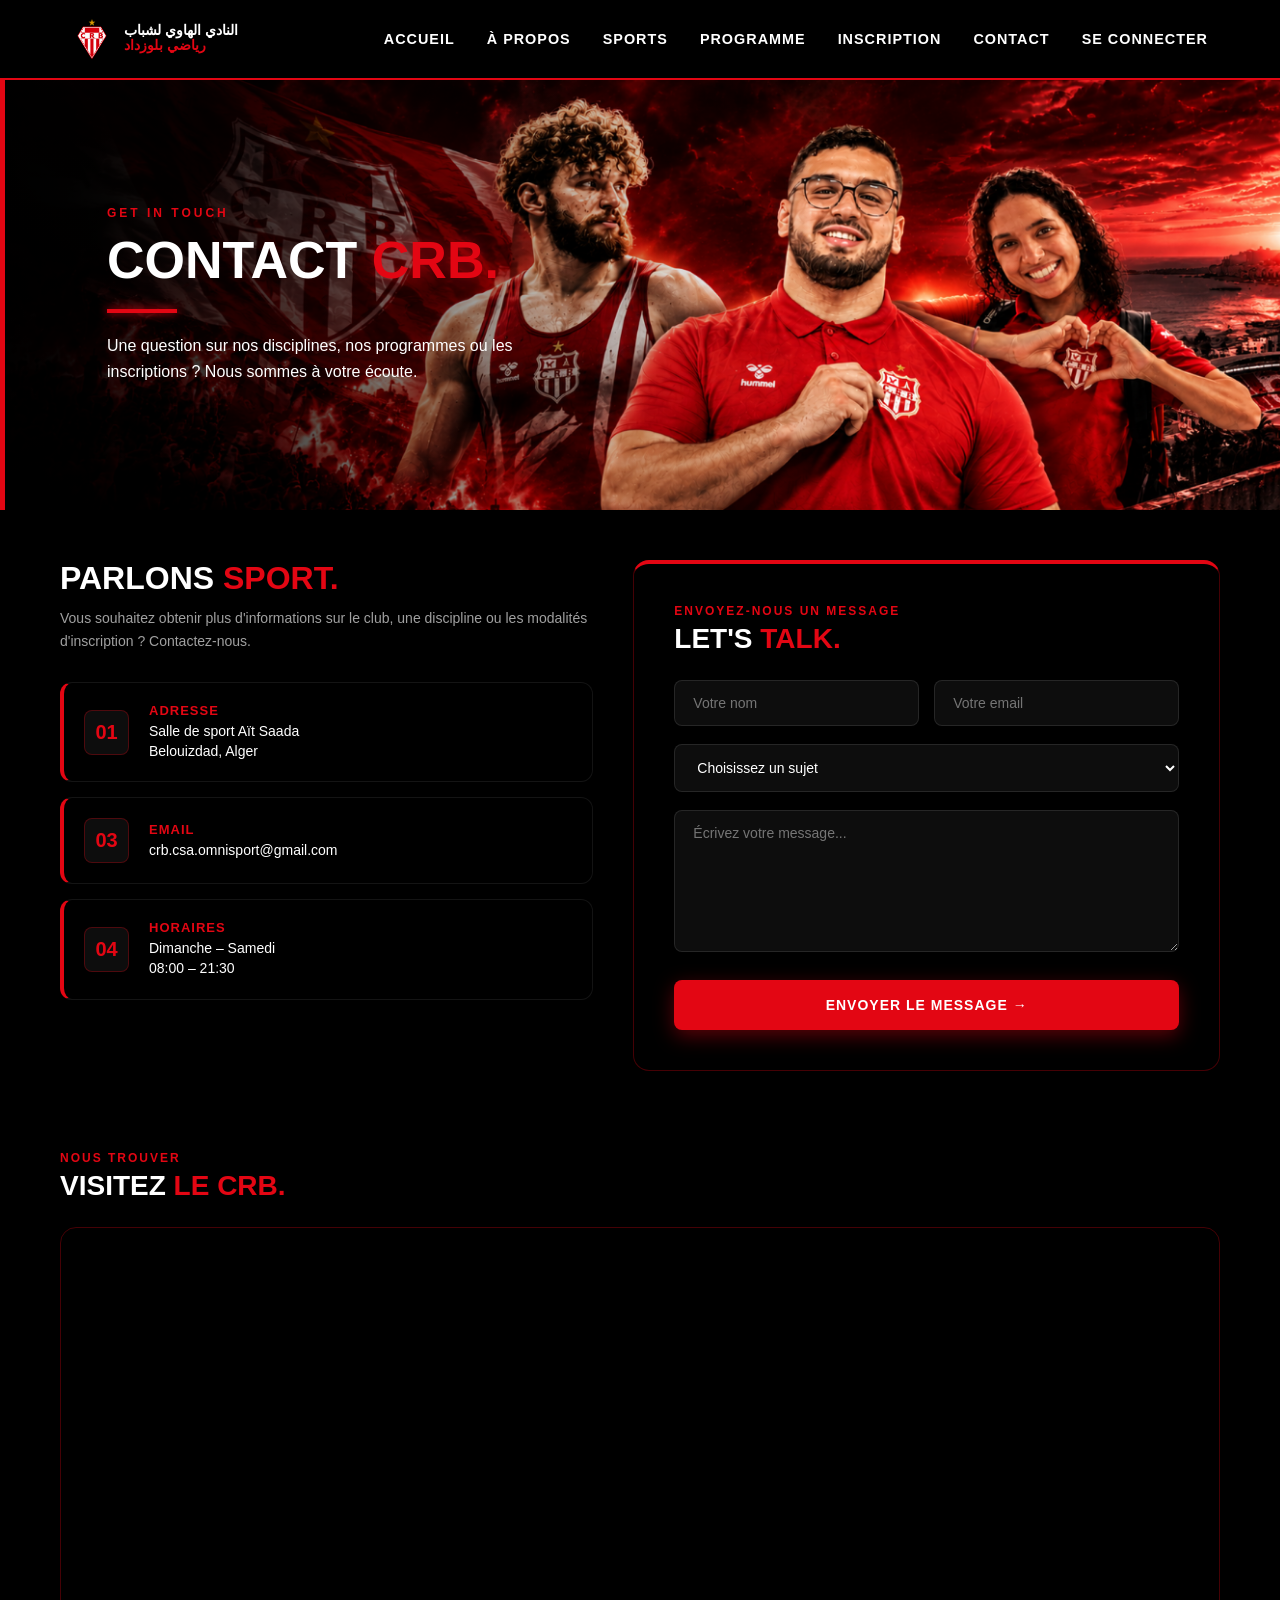
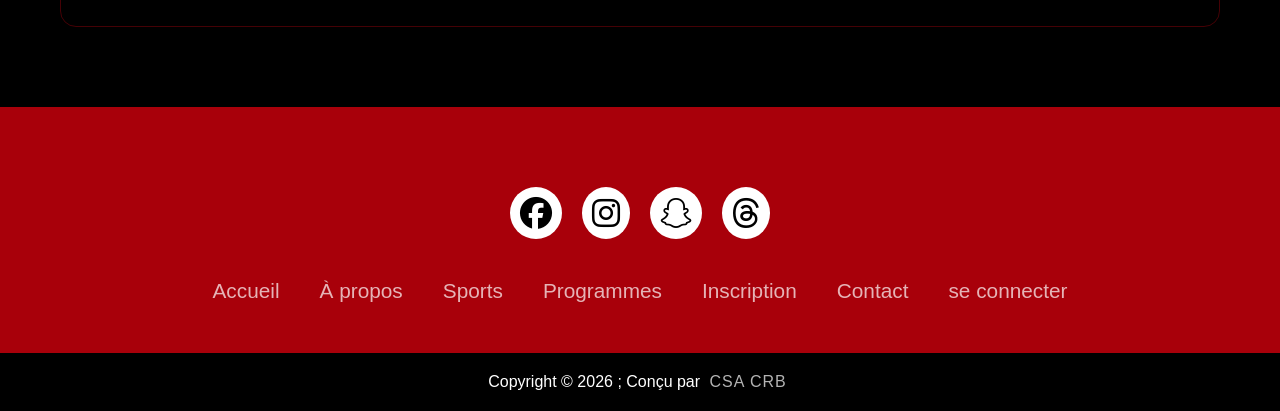
==== html/contact.html @ 75513d18 "Add new logregister page and related styles: Create logregister.html and logregister.css for user lo" ====
<!doctype html>
<html lang="en">
  <head>
    <meta charset="UTF-8" />
    <meta name="viewport" content="width=device-width, initial-scale=1.0" />

    <title>CRB | program</title>

    <!-- Main CSS -->
    <link rel="stylesheet" href="../css/style.css" />

    <!-- Contact CSS -->
    <link rel="stylesheet" href="../css/contact.css" />

    <!--footer css-->
     <link rel="stylesheet" href="../css/footer.css" />

     <link rel="stylesheet" href="https://cdnjs.cloudflare.com/ajax/libs/font-awesome/6.5.1/css/all.min.css" integrity="sha512-DTOQO9RWCH3ppGqcWaEA1BIZOC6xxalwEsw9c2QQeAIftl+Vegovlnee1c9QX4TctnWMn13TZye+giMm8e2LwA==" crossorigin="anonymous" referrerpolicy="no-referrer" />

  </head>

  <body>
    <!-- NAVBAR -->
    <header>
      <nav>
        <a href="index.html" class="logo">
          <img src="../images/CRB étoilé.png" alt="CRB Logo" />
          <div class="logo-text">النادي الهاوي لشباب<span>رياضي بلوزداد</span></div>
        </a>

        <ul>
          <!-- links -->
          <li><a href="index.html">accueil</a></li>

            <li><a href="index.html#about">À propos</a></li>

            <li><a href="index.html#sports">sports</a></li>

            <li><a href="index.html#program">programme</a></li>

            <li><a href="login.html">inscription</a></li>

            <li><a href="contact.html">Contact</a></li>

            <li><a href="logregister.html">se connecter</a></li>

        </ul>
      </nav>
    </header>
  </body>
</html>

 <!-- ================= HERO ================= -->

  <section class="contact-hero">

    <div class="contact-hero-content">

      <p class="small-title">GET IN TOUCH</p>

      <h1>
        CONTACT <span>CRB.</span>
      </h1>

      <div class="red-line"></div>

      <p>
        Une question sur nos disciplines, nos programmes
        ou les inscriptions ? Nous sommes à votre écoute.
      </p>

       <div class="hero-image">
          <img src="../images/BETTER.PNG" alt="legends" />
        </div>

    </div>

  </section>


  <!-- ================= CONTACT INFO ================= -->

  <main>

    <section class="contact-section">

      <div class="contact-grid">

        <!-- LEFT -->

        <div class="contact-info">

          <h2>
            PARLONS <span>SPORT.</span>
          </h2>

          <p class="intro">
            Vous souhaitez obtenir plus d'informations sur le club,
            une discipline ou les modalités d'inscription ?
            Contactez-nous.
          </p>


          <!-- ADDRESS -->

          <div class="info-card">

            <div class="info-number">01</div>

            <div>
              <h3>ADRESSE</h3>
              <p>
               Salle de sport Aït Saada<br>
                Belouizdad, Alger
              </p>
            </div>

          </div>


      

          <!-- EMAIL -->

          <div class="info-card">

            <div class="info-number">03</div>

            <div>
              <h3>EMAIL</h3>
              <p>
                crb.csa.omnisport@gmail.com
              </p>
            </div>

          </div>


          <!-- HOURS -->

          <div class="info-card">

            <div class="info-number">04</div>

            <div>
              <h3>HORAIRES</h3>
              <p>
                Dimanche – Samedi<br>
                08:00 – 21:30
              </p>
            </div>

          </div>

        </div>


        <!-- RIGHT : FORM -->

        <div class="contact-form">

          <p class="form-title">ENVOYEZ-NOUS UN MESSAGE</p>

          <h2>LET'S <span>TALK.</span></h2>

          <form>

            <div class="input-row">

              <input
                type="text"
                placeholder="Votre nom"
                required
              >

              <input
                type="email"
                placeholder="Votre email"
                required
              >

            </div>


            <select required>

              <option value="" disabled selected>
                Choisissez un sujet
              </option>

              <option>
                Information sur une discipline
              </option>

              <option>
                Programmes d'entraînement
              </option>

              <option>
                Inscription
              </option>

              <option>
                Autre demande
              </option>

            </select>


            <textarea
              placeholder="Écrivez votre message..."
              rows="7"
              required
            ></textarea>


            <button type="submit">
              ENVOYER LE MESSAGE →
            </button>

          </form>

        </div>

      </div>

    </section>


  

    <!-- ================= MAP ================= -->

    <section class="map-section">

      <div class="map-title">

        <p class="small-title">NOUS TROUVER</p>

        <h2>
          VISITEZ <span>LE CRB.</span>
        </h2>

      </div>


      <div class="map">

        <!-- Remplace cette iframe par la vraie localisation du club -->

        <iframe
          src="https://www.google.com/maps?q=Salle+de+sport+Aït+Saâda,Belouizdad,Alger&output=embed"
          loading="lazy"
          allowfullscreen>
        </iframe>

      </div>

    </section>

  </main>


      <!--footer-->
   <footer>
    <div class="footerContainer">
    <div class="socialIcons">
        
        <a href="https://www.facebook.com/p/CSA-CRB-Club-Omni-Sport-61580819447930/?locale=fr_FR" target="_blank"><i class="fa-brands fa-facebook"></i></a>
        <a href="https://www.instagram.com/crb_csa/" target="_blank"><i class="fa-brands fa-instagram"></i></a>
        <a href="https://www.snapchat.com/@crbelouizdadcsa" target="_blank"><i class="fa-brands fa-snapchat"></i></a>
        <a href="https://www.threads.com/@crb_csa" target="_blank"><i class="fa-brands fa-threads"></i></a>
        
    </div>

    <div class="footerNav">
        
        <ul>
            <li><a href="index.html">Accueil</a></li>
            <li><a href="index.html#about">À propos</a></li>
            <li><a href="index.html#sports">Sports</a></li>
            <li><a href="index.html#program">Programmes</a></li>
            <li><a href="login.html">Inscription</a></li>
            <li><a href="contact.html">Contact</a></li>
            <li><a href="logregister.html">se connecter</a></li>
        </ul>
    </div>
</div>
    <div class="footerBottom">
        <p>Copyright © 2026 ; Conçu par <span class="designer">CSA CRB</span></p>
    </div>
</footer>

   <script src="../js/main.js"></script>


  </body>
</html>
---- css/style.css ----
/* COLOR PALETTE & VARIABLES (CRB THEME)*/
:root {
  --crb-red: #e30613;
  --crb-red-dark: #a8000a;
  --crb-black: #000000;
  --crb-dark-bg: #0d0d0d;
  --crb-white: #ffffff;
  --crb-gray: #a0a0a0;
  --font-main: "Segoe UI", Tahoma, Geneva, Verdana, sans-serif;
}

/*GLOBAL & RESET STYLES */
* {
  margin: 0;
  padding: 0;
  box-sizing: border-box;
  font-family: var(--font-main);
}

body {
  background-color: var(--crb-dark-bg);
  color: var(--crb-white);
  overflow-x: hidden;
}

a {
  text-decoration: none;
  color: inherit;
}

/* HEADER & NAVBAR */
header {
  background-color: rgba(0, 0, 0, 0.459);
  border-bottom: 0.5px solid var(--crb-red);
  position: sticky;
  top: 0;
  z-index: 1000;
  backdrop-filter: blur(5px);
}

nav {
  max-width: 1200px;
  margin: 0 auto;
  display: flex;
  justify-content: space-between;
  align-items: center;
  padding: 1.2rem 2rem;
}

/* Logo*/
.logo {
  display: flex;
  align-items: center;
  gap: 0.75rem;
  text-decoration: none;
  color: var(--crb-white);
  font-weight: bold;
}

/* Image*/
.logo img {
  height: 40px;
  width: auto;
}


.logo-text {
  display: flex;
  flex-direction: column;
  font-size: 0.85rem;
  line-height: 1.1;
}

.logo-text span {
  color: var(--crb-red);
}


/* Nav Links */
nav ul {
  display: flex;
  list-style: none;
  gap: 2rem;
}

nav ul li a {
  text-transform: uppercase;
  font-size: 0.9rem;
  font-weight: 600;
  letter-spacing: 1px;
  transition: color 0.3s ease;
}

nav ul li a:hover {
  color: var(--crb-red-dark)
}

/*RESET*/

* {
  margin: 0;
  padding: 0;
  box-sizing: border-box;
}

body {
  font-family: Arial, Helvetica, sans-serif;
  background: #000;
  color: white;
}

/* HERO */

.hero {
  position: relative;

  width: 100%;
  height: 430px;

  overflow: hidden;

  background: #000;
}

/* IMAGE*/

.hero-image {
  position: absolute;

  top: 0;
  left: 0;

  width: 100%;
  height: 100%;

  z-index: 1;
}

.hero-image img {
  width: 100%;
  height: 100%;

  object-fit: cover;

  display: block;
}

.hero-image::after {
  content: "";

  position: absolute;

  top: 0;
  left: 0;

  width: 65%;
  height: 100%;

  background: linear-gradient(
    to right,
    rgba(0, 0, 0, 0.9),
    rgba(0, 0, 0, 0.6),
    transparent
  );
}

/* TEXT */

.hero-text {
  position: relative;

  z-index: 2;

  width: 50%;
  height: 100%;

  display: flex;
  flex-direction: column;
  justify-content: center;

  padding-left: 45px;
}

/*  SMALL TITLE*/

.small-title {
  color: white;

  font-size: 14px;

  font-weight: bold;

  text-transform: uppercase;

  margin-bottom: 5px;
}

/*  MAIN TITLE */

.hero h1 {
  color: white;

  font-size: 55px;

  line-height: 0.95;

  font-weight: 900;

  text-transform: uppercase;

  margin-bottom: 15px;
}

.hero h1 span {
  color: #e30613;
}

/* DESCRIPTION */

.description {
  max-width: 430px;

  color: white;

  font-size: 11px;

  line-height: 1.5;

  margin-bottom: 12px;
}

/* POWER*/

.Power {
  color: rgb(255, 255, 255);

  font-size: 15px;

  font-weight: bold;

  font-style: italic;

  text-transform: uppercase;

  margin-bottom: 15px;
}

/*BUTTON */

.buttons {
  display: flex;

  gap: 10px;
}

.main-btn {
  display: inline-block;

  padding: 10px 15px;

  border-radius: 8px;

  background: #e30613;

  color: white;

  text-decoration: none;

  font-size: 15px;

  font-weight: bold;

  text-transform: uppercase;

  border: none;

  transition: 0.3s;
}

.main-btn:hover {
  background: white;

  color: #e30613;
}

/* ================= RESPONSIVE ================= */

/* ---------- TABLET ---------- */
@media (max-width: 992px) {

  /* NAVBAR */
  nav {
    max-width: 100%;
    padding: 1rem 1.5rem;
  }

  nav ul {
    gap: 1.2rem;
  }

  nav ul li a {
    font-size: 0.8rem;
  }

  .logo img {
    height: 36px;
  }

  .logo-text {
    font-size: 0.75rem;
  }

  /* HERO */
  .hero {
    height: 400px;
  }

  .hero-text {
    width: 55%;
    padding-left: 35px;
  }

  .hero h1 {
    font-size: 45px;
  }

  .description {
    max-width: 380px;
    font-size: 11px;
  }
}


/* ---------- MOBILE ---------- */
@media (max-width: 768px) {

  /* HEADER */
  header {
    position: relative;
  }

  nav {
    flex-direction: column;
    justify-content: center;
    gap: 15px;
    padding: 15px 10px;
  }

  /* LOGO */
  .logo {
    justify-content: center;
  }

  .logo img {
    height: 38px;
  }

  .logo-text {
    font-size: 0.75rem;
  }

  /* NAV LINKS */
  nav ul {
    width: 100%;
    justify-content: center;
    flex-wrap: wrap;
    gap: 10px 18px;
  }

  nav ul li a {
    font-size: 0.7rem;
    letter-spacing: 0.5px;
  }


  /* HERO */
  .hero {
    height: 500px;
  }

  /* IMAGE */
  .hero-image img {
    object-fit: cover;
    object-position: center;
  }

  /* DARK OVERLAY */
  .hero-image::after {
    width: 100%;
    height: 100%;
    background: linear-gradient(
      to right,
      rgba(0, 0, 0, 0.85),
      rgba(0, 0, 0, 0.55),
      rgba(0, 0, 0, 0.15)
    );
  }

  /* TEXT */
  .hero-text {
    width: 100%;
    height: 100%;
    padding: 0 25px;
    justify-content: center;
  }

  /* SMALL TITLE */
  .small-title {
    font-size: 12px;
    letter-spacing: 2px;
    margin-bottom: 8px;
  }

  /* MAIN TITLE */
  .hero h1 {
    font-size: 40px;
    line-height: 1;
    margin-bottom: 15px;
  }

  /* DESCRIPTION */
  .description {
    max-width: 330px;
    font-size: 11px;
    line-height: 1.6;
    margin-bottom: 12px;
  }

  /* POWER */
  .Power {
    font-size: 13px;
    margin-bottom: 15px;
  }

  /* BUTTON */
  .buttons {
    gap: 8px;
  }

  .main-btn {
    padding: 10px 13px;
    font-size: 12px;
  }
}


/* ---------- SMALL PHONES ---------- */
@media (max-width: 480px) {

  /* NAVBAR */
  nav {
    padding: 12px 8px;
    gap: 12px;
  }

  .logo img {
    height: 34px;
  }

  .logo-text {
    font-size: 0.7rem;
  }

  nav ul {
    gap: 8px 12px;
  }

  nav ul li a {
    font-size: 0.62rem;
  }


  /* HERO */
  .hero {
    height: 520px;
  }

  .hero-text {
    padding: 0 20px;
  }

  .small-title {
    font-size: 11px;
    letter-spacing: 2px;
  }

  .hero h1 {
    font-size: 34px;
    line-height: 1;
  }

  .description {
    max-width: 290px;
    font-size: 10px;
  }

  .Power {
    font-size: 12px;
  }

  .main-btn {
    padding: 9px 12px;
    font-size: 11px;
  }
}


/* ---------- VERY SMALL PHONES ---------- */
@media (max-width: 360px) {

  .logo img {
    height: 30px;
  }

  .logo-text {
    font-size: 0.65rem;
  }

  nav ul {
    gap: 7px 10px;
  }

  nav ul li a {
    font-size: 0.58rem;
  }

  .hero {
    height: 500px;
  }

  .hero h1 {
    font-size: 30px;
  }

  .description {
    max-width: 260px;
    font-size: 10px;
  }

  .main-btn {
    font-size: 10px;
    padding: 8px 10px;
  }
}
---- css/contact.css ----
/* =========================================================
   ================= HEADER & NAVBAR ========================
   ========================================================= */

header {
  background-color: rgba(0, 0, 0, 0.9);
  border-bottom: 2px solid var(--crb-red);

  position: sticky;
  top: 0;
  z-index: 1000;

  backdrop-filter: blur(5px);
}

nav {
  max-width: 1200px;
  margin: 0 auto;

  display: flex;
  justify-content: space-between;
  align-items: center;

  padding: 1.2rem 2rem;
}


/* ================= LOGO ================= */

.logo {
  display: flex;
  align-items: center;

  gap: 0.75rem;

  text-decoration: none;

  color: var(--crb-white);

  font-weight: bold;
}


/* ================= LOGO IMAGE ================= */

.logo img {
  height: 40px;
  width: auto;
}

.logo-text {
  display: flex;
  flex-direction: column;

  font-size: 0.85rem;

  line-height: 1.1;
}

.logo-text span {
  color: var(--crb-red);
}


/* =========================================================
   ================= HERO BACKGROUND =======================
   ========================================================= */

.login__bg {
  position: absolute;

  top: 0;
  left: 0;

  width: 100%;
  height: 100%;

  object-fit: cover;

  filter: brightness(0.5);

  z-index: -1;
}


/* =========================================================
   ================= CONTACT HERO ==========================
   ========================================================= */

.contact-hero {
  position: relative;

  width: 100%;
  height: 430px;

  overflow: hidden;

  background: #000;

  border-left: 5px solid var(--crb-red);

  padding: 0;
}


/* =========================================================
   ================= HERO IMAGE =============================
   ========================================================= */

/*
   الصورة موجودة داخل contact-hero-content في HTML،
   لذلك نخليها absolute بالنسبة للـ contact-hero
   عن طريق جعل contact-hero-content غير positioned.
*/

.contact-hero .hero-image {
  position: absolute;

  top: 0;
  left: 0;

  width: 100%;
  height: 100%;

  margin: 0;
  padding: 0;

  z-index: 1;
}

.contact-hero .hero-image img {
  width: 100%;
  height: 100%;

  display: block;

  object-fit: cover;
  object-position: center center;
}


/* =========================================================
   ================= DARK OVERLAY ===========================
   ========================================================= */

.contact-hero .hero-image::after {
  content: "";

  position: absolute;

  top: 0;
  left: 0;

  width: 65%;
  height: 100%;

  background: linear-gradient(
    to right,
    rgba(0, 0, 0, 0.95),
    rgba(0, 0, 0, 0.70),
    rgba(0, 0, 0, 0.25),
    transparent
  );

  z-index: 2;

  pointer-events: none;
}


/* =========================================================
   ================= HERO CONTENT ===========================
   ========================================================= */

.contact-hero-content {
  position: static;

  width: 100%;
  height: 100%;

  max-width: none;

  padding: 0 8%;

  box-sizing: border-box;

  display: flex;
  flex-direction: column;
  justify-content: center;

  z-index: 3;
}


/* =========================================================
   ================= SMALL TITLE ============================
   ========================================================= */

.contact-hero-content .small-title {
  position: relative;

  z-index: 4;

  color: var(--crb-red, #e30613);

  font-size: 12px;

  font-weight: 800;

  letter-spacing: 3px;

  text-transform: uppercase;

  margin: 0 0 12px;
}


/* =========================================================
   ================= MAIN TITLE =============================
   ========================================================= */

.contact-hero-content h1 {
  position: relative;

  z-index: 4;

  width: 50%;

  color: var(--crb-white, #ffffff);

  font-size: 52px;

  font-weight: 900;

  text-transform: uppercase;

  line-height: 1.1;

  margin: 0;
}

.contact-hero-content h1 span {
  color: var(--crb-red, #e30613);

  text-shadow: 0 0 15px rgba(227, 6, 19, 0.6);
}


/* =========================================================
   ================= RED LINE ===============================
   ========================================================= */

.contact-hero-content .red-line {
  position: relative;

  z-index: 4;

  width: 70px;
  height: 4px;

  background-color: var(--crb-red, #e30613);

  margin: 20px 0;

  box-shadow: 0 0 10px var(--crb-red, #e30613);
}


/* =========================================================
   ================= HERO DESCRIPTION ======================
   ========================================================= */

.contact-hero-content > p:not(.small-title) {
  position: relative;

  z-index: 4;

  width: 50%;
  max-width: 430px;

  color: var(--crb-white, #ffffff);

  font-size: 16px;

  line-height: 1.6;

  margin: 0;
}


/* =========================================================
   ================= MAIN SECTION & GRID ====================
   ========================================================= */

.contact-section {
  max-width: 1200px;

  margin: 0 auto;

  padding: 50px 20px;
}

.contact-grid {
  display: grid;

  grid-template-columns: 1fr 1.1fr;

  gap: 40px;

  align-items: start;
}


/* =========================================================
   ================= LEFT COLUMN ============================
   ========================================================= */

.contact-info h2 {
  font-size: 32px;

  font-weight: 900;

  text-transform: uppercase;

  margin-bottom: 10px;
}

.contact-info h2 span {
  color: var(--crb-red, #e30613);
}

.contact-info .intro {
  color: var(--crb-gray, #a0a0a0);

  font-size: 14px;

  line-height: 1.6;

  margin-bottom: 30px;
}


/* =========================================================
   ================= CONTACT INFO CARDS =====================
   ========================================================= */

.info-card {
  background-color: var(--crb-black, #000);

  border: 1px solid rgba(255, 255, 255, 0.08);

  border-left: 4px solid var(--crb-red, #e30613);

  padding: 20px;

  border-radius: 12px;

  margin-bottom: 15px;

  display: flex;

  align-items: center;

  gap: 20px;

  transition: all 0.3s ease;
}

.info-card:hover {
  background-color: rgba(227, 6, 19, 0.05);

  transform: translateX(5px);

  border-color: rgba(227, 6, 19, 0.4);
}


/* =========================================================
   ================= INFO NUMBER ============================
   ========================================================= */

.info-number {
  font-size: 20px;

  font-weight: 900;

  color: var(--crb-red, #e30613);

  background: var(--crb-dark-bg, #0d0d0d);

  width: 45px;
  height: 45px;

  display: flex;

  align-items: center;
  justify-content: center;

  border-radius: 8px;

  border: 1px solid rgba(227, 6, 19, 0.3);

  flex-shrink: 0;
}

.info-card h3 {
  font-size: 13px;

  font-weight: 800;

  color: var(--crb-red, #e30613);

  letter-spacing: 1px;

  margin-bottom: 4px;
}

.info-card p {
  font-size: 14px;

  color: var(--crb-white, #fff);

  line-height: 1.4;
}


/* =========================================================
   ================= CONTACT FORM ===========================
   ========================================================= */

.contact-form {
  background-color: var(--crb-black, #000);

  padding: 40px;

  border-radius: 16px;

  border: 1px solid rgba(227, 6, 19, 0.3);

  border-top: 4px solid var(--crb-red, #e30613);

  box-shadow: 0 15px 35px rgba(0, 0, 0, 0.8);
}

.contact-form .form-title {
  color: var(--crb-red, #e30613);

  font-size: 12px;

  font-weight: 800;

  letter-spacing: 2px;

  margin-bottom: 5px;
}

.contact-form h2 {
  font-size: 28px;

  font-weight: 900;

  margin-bottom: 25px;
}

.contact-form h2 span {
  color: var(--crb-red, #e30613);
}


/* =========================================================
   ================= FORM ================================
   ========================================================= */

.contact-form form {
  display: flex;

  flex-direction: column;

  gap: 18px;
}

.input-row {
  display: grid;

  grid-template-columns: 1fr 1fr;

  gap: 15px;
}


/* =========================================================
   ================= INPUTS ================================
   ========================================================= */

.contact-form input,
.contact-form select,
.contact-form textarea {
  width: 100%;

  padding: 14px 18px;

  background-color: var(--crb-dark-bg, #0d0d0d);

  border: 1px solid rgba(255, 255, 255, 0.1);

  border-radius: 8px;

  color: var(--crb-white, #fff);

  font-size: 14px;

  outline: none;

  transition: all 0.3s ease;

  box-sizing: border-box;
}

.contact-form input:focus,
.contact-form select:focus,
.contact-form textarea:focus {
  border-color: var(--crb-red, #e30613);

  box-shadow: 0 0 10px rgba(227, 6, 19, 0.3);
}

.contact-form select option {
  background-color: var(--crb-black, #000);

  color: var(--crb-white, #fff);
}


/* =========================================================
   ================= SUBMIT BUTTON ==========================
   ========================================================= */

.contact-form button[type="submit"] {
  height: 50px;

  background-color: var(--crb-red, #e30613);

  color: var(--crb-white, #fff);

  border: none;

  border-radius: 8px;

  font-size: 14px;

  font-weight: 800;

  letter-spacing: 1px;

  text-transform: uppercase;

  cursor: pointer;

  transition: all 0.3s ease;

  box-shadow: 0 6px 20px rgba(227, 6, 19, 0.4);

  margin-top: 10px;
}

.contact-form button[type="submit"]:hover {
  background-color: var(--crb-red-dark, #a8000a);

  transform: translateY(-2px);

  box-shadow: 0 8px 25px rgba(227, 6, 19, 0.6);
}


/* =========================================================
   ================= MAP SECTION ============================
   ========================================================= */

.map-section {
  max-width: 1200px;

  margin: 0 auto;

  padding: 30px 20px 80px;
}

.map-title {
  margin-bottom: 25px;
}

.map-title .small-title {
  color: var(--crb-red, #e30613);

  font-size: 12px;

  font-weight: 800;

  letter-spacing: 2px;
}

.map-title h2 {
  font-size: 28px;

  font-weight: 900;
}

.map-title h2 span {
  color: var(--crb-red, #e30613);
}


/* =========================================================
   ================= MAP ================================
   ========================================================= */

.map {
  border-radius: 16px;

  overflow: hidden;

  border: 1px solid rgba(227, 6, 19, 0.3);

  box-shadow: 0 15px 35px rgba(0, 0, 0, 0.8);

  height: 400px;
}

.map iframe {
  width: 100%;

  height: 100%;

  border: none;

  filter: grayscale(20%) contrast(1.1);
}


/* =========================================================
   ================= RESPONSIVE =============================
   ========================================================= */

@media (max-width: 992px) {

  .contact-grid {
    grid-template-columns: 1fr;
  }
}


@media (max-width: 768px) {

  /* ================= NAVBAR ================= */

  nav {
    flex-direction: column;

    gap: 15px;
  }


  /* ================= HERO ================= */

  .contact-hero {
    height: 400px;
  }

  .contact-hero-content {
    padding: 0 25px;
  }

  .contact-hero-content h1 {
    width: 90%;

    font-size: 36px;
  }

  .contact-hero-content > p:not(.small-title) {
    width: 90%;

    font-size: 13px;
  }


  /* ================= HERO OVERLAY ================= */

  .contact-hero .hero-image::after {
    width: 100%;

    background: linear-gradient(
      to right,
      rgba(0, 0, 0, 0.9),
      rgba(0, 0, 0, 0.55),
      transparent
    );
  }


  /* ================= FORM ================= */

  .input-row {
    grid-template-columns: 1fr;
  }

  .contact-form {
    padding: 25px;
  }
}
---- css/footer.css ----
*{
    padding: 0;
    margin: 0;
    box-sizing: border-box;
}
footer{
    background-color: var(--crb-red-dark);
}
.footerContainer{
    width: 100%;
    padding: 70px 30px 20px ;
}
.socialIcons{
    display: flex;
    justify-content: center;
}
.socialIcons a{
    text-decoration: none;
    padding:  10px;
    background-color: var(--crb-white);
    margin: 10px;
    border-radius: 50%;
}
.socialIcons a i{
    font-size: 2em;
    color: black;
    opacity: 0,9;
}

.socialIcons a:hover{
    background-color: #111;
    transition: 0.5s;
}
.socialIcons a:hover i{
    color: var(--crb-white)
    transition 0.5s;
}
.footerNav{
    margin: 30px 0;
}
.footerNav ul{
    display: flex;
    justify-content: center;
    list-style-type: none;
}
.footerNav ul li a{
    color:var(--crb-white);
    margin: 20px;
    text-decoration: none;
    font-size: 1.3em;
    opacity: 0.7;
    transition: 0.5s;

}
.footerNav ul li a:hover{
    opacity: 1;
}
.footerBottom{
    background-color: #000;
    padding: 20px;
    text-align: center;
}
.footerBottom p{
    color: white;
}
.designer{
    opacity: 0.7;
    text-transform: uppercase;
    letter-spacing: 1px;
    font-weight: 400;
    margin: 0px 5px;
}


/* ================================
   RESPONSIVE FOOTER
================================ */

@media (max-width: 992px) {

    .footerContainer {
        padding: 60px 25px 20px;
    }

    .socialIcons a {
        padding: 9px;
        margin: 8px;
    }

    .socialIcons a i {
        font-size: 1.7em;
    }

    .footerNav {
        margin: 25px 0;
    }

    .footerNav ul {
        flex-wrap: wrap;
        gap: 5px;
    }

    .footerNav ul li a {
        font-size: 1.1em;
        margin: 12px;
    }

}


/* ================================
   TABLET / MOBILE
================================ */

@media (max-width: 768px) {

    .footerContainer {
        padding: 50px 20px 15px;
    }

    .socialIcons {
        flex-wrap: wrap;
    }

    .socialIcons a {
        padding: 8px;
        margin: 6px;
    }

    .socialIcons a i {
        font-size: 1.5em;
    }

    .footerNav {
        margin: 20px 0;
    }

    .footerNav ul {
        flex-wrap: wrap;
        gap: 5px 10px;
    }

    .footerNav ul li a {
        font-size: 0.95em;
        margin: 8px;
    }

    .footerBottom {
        padding: 18px 12px;
    }

    .footerBottom p {
        font-size: 13px;
        line-height: 1.6;
    }

}


/* ================================
   MOBILE
================================ */

@media (max-width: 480px) {

    .footerContainer {
        padding: 40px 15px 15px;
    }

    .socialIcons {
        gap: 5px;
    }

    .socialIcons a {
        padding: 8px;
        margin: 4px;
    }

    .socialIcons a i {
        font-size: 1.3em;
    }

    .footerNav {
        margin: 20px 0;
    }

    .footerNav ul {
        flex-direction: column;
        gap: 8px;
    }

    .footerNav ul li {
        text-align: center;
    }

    .footerNav ul li a {
        display: block;
        font-size: 0.9em;
        margin: 5px;
    }

    .footerBottom {
        padding: 15px 10px;
    }

    .footerBottom p {
        font-size: 11px;
        line-height: 1.7;
    }

    .designer {
        font-size: 11px;
        letter-spacing: 0.8px;
        margin: 0 3px;
    }

}


/* ================================
   SMALL PHONES
================================ */

@media (max-width: 360px) {

    .footerContainer {
        padding: 35px 10px 12px;
    }

    .socialIcons a {
        padding: 7px;
        margin: 3px;
    }

    .socialIcons a i {
        font-size: 1.1em;
    }

    .footerNav ul li a {
        font-size: 0.8em;
    }

    .footerBottom {
        padding: 12px 8px;
    }

    .footerBottom p {
        font-size: 10px;
    }

    .designer {
        font-size: 10px;
    }

}
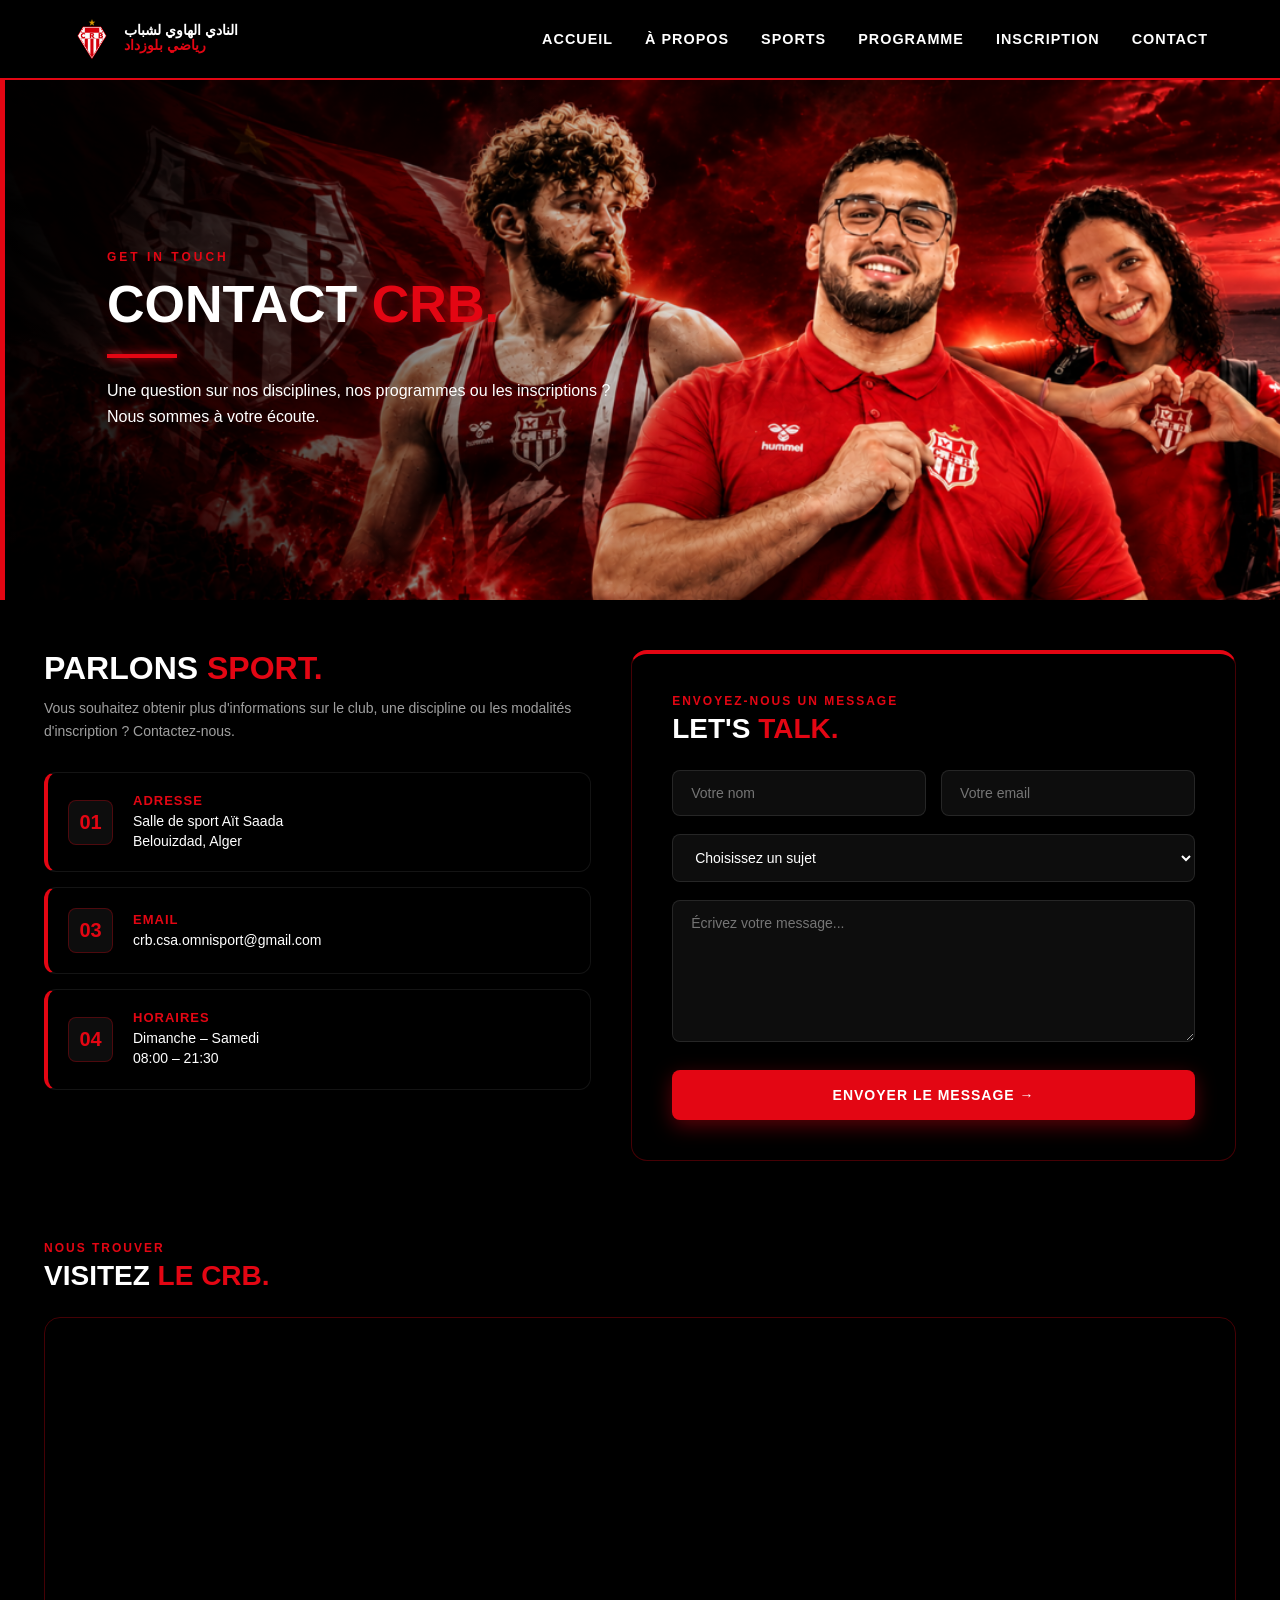
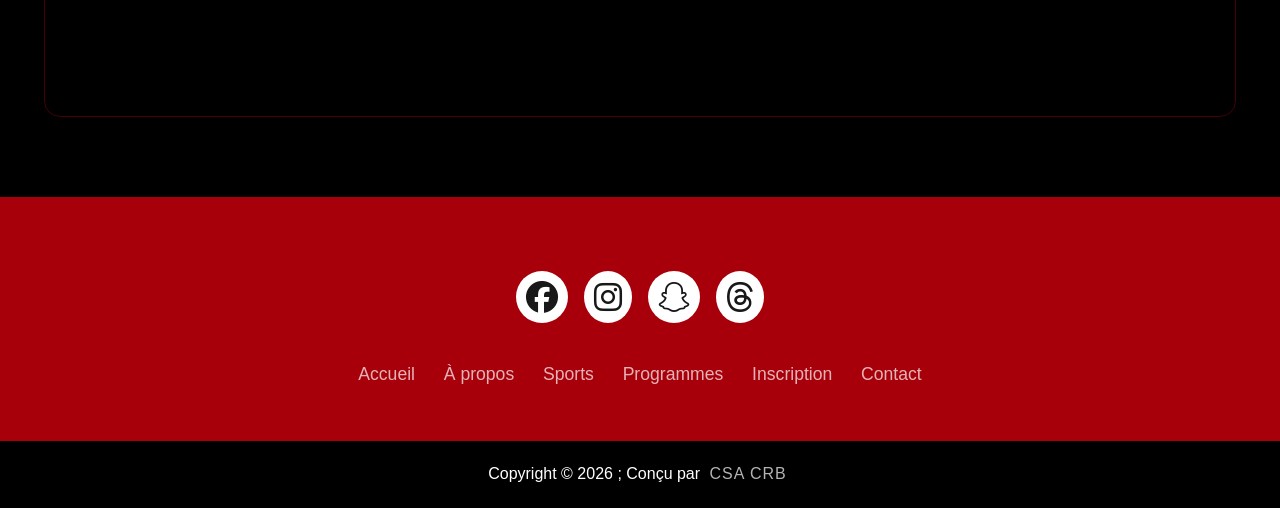
==== commit b2c7c1ad: "Refactor CSS styles for footer, learn more, login, program, and sport pages; enhance responsiveness " ====
--- a/html/contact.html
+++ b/html/contact.html
@@ -15,7 +15,11 @@
     <!--footer css-->
      <link rel="stylesheet" href="../css/footer.css" />
 
-     <link rel="stylesheet" href="https://cdnjs.cloudflare.com/ajax/libs/font-awesome/6.5.1/css/all.min.css" integrity="sha512-DTOQO9RWCH3ppGqcWaEA1BIZOC6xxalwEsw9c2QQeAIftl+Vegovlnee1c9QX4TctnWMn13TZye+giMm8e2LwA==" crossorigin="anonymous" referrerpolicy="no-referrer" />
+    <!--crb responsive-->
+    <link rel="stylesheet" href="../css/crbresponsive.css" />
+
+    <!-- Font Awesome -->
+   <link rel="stylesheet" href="https://cdnjs.cloudflare.com/ajax/libs/font-awesome/6.5.1/css/all.min.css" integrity="sha512-DTOQO9RWCH3ppGqcWaEA1BIZOC6xxalwEsw9c2QQeAIftl+Vegovlnee1c9QX4TctnWMn13TZye+giMm8e2LwA==" crossorigin="anonymous" referrerpolicy="no-referrer" />
 
   </head>
 
@@ -41,8 +45,6 @@
             <li><a href="login.html">inscription</a></li>
 
             <li><a href="contact.html">Contact</a></li>
-
-            <li><a href="logregister.html">se connecter</a></li>
 
         </ul>
       </nav>
@@ -282,7 +284,6 @@
             <li><a href="index.html#program">Programmes</a></li>
             <li><a href="login.html">Inscription</a></li>
             <li><a href="contact.html">Contact</a></li>
-            <li><a href="logregister.html">se connecter</a></li>
         </ul>
     </div>
 </div>
--- a/css/style.css
+++ b/css/style.css
@@ -31,7 +31,7 @@
 /* HEADER & NAVBAR */
 header {
   background-color: rgba(0, 0, 0, 0.459);
-  border-bottom: 0.5px solid var(--crb-red);
+  border-bottom: 0.5px solid #d4af37;
   position: sticky;
   top: 0;
   z-index: 1000;
@@ -63,7 +63,6 @@
   width: auto;
 }
 
-
 .logo-text {
   display: flex;
   flex-direction: column;
@@ -74,7 +73,6 @@
 .logo-text span {
   color: var(--crb-red);
 }
-
 
 /* Nav Links */
 nav ul {
@@ -92,7 +90,7 @@
 }
 
 nav ul li a:hover {
-  color: var(--crb-red-dark)
+  color: var(--crb-red-dark);
 }
 
 /*RESET*/
@@ -287,7 +285,6 @@
 
 /* ---------- TABLET ---------- */
 @media (max-width: 992px) {
-
   /* NAVBAR */
   nav {
     max-width: 100%;
@@ -330,10 +327,8 @@
   }
 }
 
-
 /* ---------- MOBILE ---------- */
 @media (max-width: 768px) {
-
   /* HEADER */
   header {
     position: relative;
@@ -371,7 +366,6 @@
     font-size: 0.7rem;
     letter-spacing: 0.5px;
   }
-
 
   /* HERO */
   .hero {
@@ -443,10 +437,8 @@
   }
 }
 
-
 /* ---------- SMALL PHONES ---------- */
 @media (max-width: 480px) {
-
   /* NAVBAR */
   nav {
     padding: 12px 8px;
@@ -469,7 +461,6 @@
     font-size: 0.62rem;
   }
 
-
   /* HERO */
   .hero {
     height: 520px;
@@ -504,10 +495,8 @@
   }
 }
 
-
 /* ---------- VERY SMALL PHONES ---------- */
 @media (max-width: 360px) {
-
   .logo img {
     height: 30px;
   }
@@ -541,4 +530,4 @@
     font-size: 10px;
     padding: 8px 10px;
   }
-}+}
--- a/css/contact.css
+++ b/css/contact.css
@@ -24,7 +24,6 @@
   padding: 1.2rem 2rem;
 }
 
-
 /* ================= LOGO ================= */
 
 .logo {
@@ -40,7 +39,6 @@
   font-weight: bold;
 }
 
-
 /* ================= LOGO IMAGE ================= */
 
 .logo img {
@@ -61,7 +59,6 @@
   color: var(--crb-red);
 }
 
-
 /* =========================================================
    ================= HERO BACKGROUND =======================
    ========================================================= */
@@ -82,7 +79,6 @@
   z-index: -1;
 }
 
-
 /* =========================================================
    ================= CONTACT HERO ==========================
    ========================================================= */
@@ -101,7 +97,6 @@
 
   padding: 0;
 }
-
 
 /* =========================================================
    ================= HERO IMAGE =============================
@@ -138,7 +133,6 @@
   object-position: center center;
 }
 
-
 /* =========================================================
    ================= DARK OVERLAY ===========================
    ========================================================= */
@@ -157,7 +151,7 @@
   background: linear-gradient(
     to right,
     rgba(0, 0, 0, 0.95),
-    rgba(0, 0, 0, 0.70),
+    rgba(0, 0, 0, 0.7),
     rgba(0, 0, 0, 0.25),
     transparent
   );
@@ -167,7 +161,6 @@
   pointer-events: none;
 }
 
-
 /* =========================================================
    ================= HERO CONTENT ===========================
    ========================================================= */
@@ -191,7 +184,6 @@
   z-index: 3;
 }
 
-
 /* =========================================================
    ================= SMALL TITLE ============================
    ========================================================= */
@@ -214,7 +206,6 @@
   margin: 0 0 12px;
 }
 
-
 /* =========================================================
    ================= MAIN TITLE =============================
    ========================================================= */
@@ -245,7 +236,6 @@
   text-shadow: 0 0 15px rgba(227, 6, 19, 0.6);
 }
 
-
 /* =========================================================
    ================= RED LINE ===============================
    ========================================================= */
@@ -265,7 +255,6 @@
   box-shadow: 0 0 10px var(--crb-red, #e30613);
 }
 
-
 /* =========================================================
    ================= HERO DESCRIPTION ======================
    ========================================================= */
@@ -287,7 +276,6 @@
   margin: 0;
 }
 
-
 /* =========================================================
    ================= MAIN SECTION & GRID ====================
    ========================================================= */
@@ -310,7 +298,6 @@
   align-items: start;
 }
 
-
 /* =========================================================
    ================= LEFT COLUMN ============================
    ========================================================= */
@@ -339,7 +326,6 @@
   margin-bottom: 30px;
 }
 
-
 /* =========================================================
    ================= CONTACT INFO CARDS =====================
    ========================================================= */
@@ -374,7 +360,6 @@
   border-color: rgba(227, 6, 19, 0.4);
 }
 
-
 /* =========================================================
    ================= INFO NUMBER ============================
    ========================================================= */
@@ -423,7 +408,6 @@
   line-height: 1.4;
 }
 
-
 /* =========================================================
    ================= CONTACT FORM ===========================
    ========================================================= */
@@ -466,7 +450,6 @@
   color: var(--crb-red, #e30613);
 }
 
-
 /* =========================================================
    ================= FORM ================================
    ========================================================= */
@@ -486,7 +469,6 @@
 
   gap: 15px;
 }
-
 
 /* =========================================================
    ================= INPUTS ================================
@@ -530,7 +512,6 @@
   color: var(--crb-white, #fff);
 }
 
-
 /* =========================================================
    ================= SUBMIT BUTTON ==========================
    ========================================================= */
@@ -571,7 +552,6 @@
   box-shadow: 0 8px 25px rgba(227, 6, 19, 0.6);
 }
 
-
 /* =========================================================
    ================= MAP SECTION ============================
    ========================================================= */
@@ -608,7 +588,6 @@
   color: var(--crb-red, #e30613);
 }
 
-
 /* =========================================================
    ================= MAP ================================
    ========================================================= */
@@ -635,21 +614,17 @@
   filter: grayscale(20%) contrast(1.1);
 }
 
-
 /* =========================================================
    ================= RESPONSIVE =============================
    ========================================================= */
 
 @media (max-width: 992px) {
-
   .contact-grid {
     grid-template-columns: 1fr;
   }
 }
 
-
 @media (max-width: 768px) {
-
   /* ================= NAVBAR ================= */
 
   nav {
@@ -658,7 +633,6 @@
     gap: 15px;
   }
 
-
   /* ================= HERO ================= */
 
   .contact-hero {
@@ -680,7 +654,6 @@
 
     font-size: 13px;
   }
-
 
   /* ================= HERO OVERLAY ================= */
 
@@ -695,7 +668,6 @@
     );
   }
 
-
   /* ================= FORM ================= */
 
   .input-row {
@@ -705,4 +677,4 @@
   .contact-form {
     padding: 25px;
   }
-}+}
--- a/css/footer.css
+++ b/css/footer.css
@@ -1,255 +1,241 @@
-*{
-    padding: 0;
-    margin: 0;
-    box-sizing: border-box;
-}
-footer{
-    background-color: var(--crb-red-dark);
-}
-.footerContainer{
-    width: 100%;
-    padding: 70px 30px 20px ;
-}
-.socialIcons{
-    display: flex;
-    justify-content: center;
-}
-.socialIcons a{
-    text-decoration: none;
-    padding:  10px;
-    background-color: var(--crb-white);
-    margin: 10px;
-    border-radius: 50%;
-}
-.socialIcons a i{
-    font-size: 2em;
-    color: black;
-    opacity: 0,9;
-}
-
-.socialIcons a:hover{
-    background-color: #111;
-    transition: 0.5s;
-}
-.socialIcons a:hover i{
-    color: var(--crb-white)
-    transition 0.5s;
-}
-.footerNav{
-    margin: 30px 0;
-}
-.footerNav ul{
-    display: flex;
-    justify-content: center;
-    list-style-type: none;
-}
-.footerNav ul li a{
-    color:var(--crb-white);
-    margin: 20px;
-    text-decoration: none;
+* {
+  padding: 0;
+  margin: 0;
+  box-sizing: border-box;
+}
+footer {
+  background-color: var(--crb-red-dark);
+}
+.footerContainer {
+  width: 100%;
+  padding: 70px 30px 20px;
+}
+.socialIcons {
+  display: flex;
+  justify-content: center;
+}
+.socialIcons a {
+  text-decoration: none;
+  padding: 10px;
+  background-color: var(--crb-white);
+  margin: 10px;
+  border-radius: 50%;
+}
+.socialIcons a i {
+  font-size: 2em;
+  color: black;
+  opacity: 0, 9;
+}
+
+.socialIcons a:hover {
+  background-color: #111;
+  transition: 0.5s;
+}
+.socialIcons a:hover i {
+  color: var(--crb-white) transition 0.5s;
+}
+.footerNav {
+  margin: 30px 0;
+}
+.footerNav ul {
+  display: flex;
+  justify-content: center;
+  list-style-type: none;
+}
+.footerNav ul li a {
+  color: var(--crb-white);
+  margin: 20px;
+  text-decoration: none;
+  font-size: 1.3em;
+  opacity: 0.7;
+  transition: 0.5s;
+}
+.footerNav ul li a:hover {
+  opacity: 1;
+}
+.footerBottom {
+  background-color: #000;
+  padding: 20px;
+  text-align: center;
+}
+.footerBottom p {
+  color: white;
+}
+.designer {
+  opacity: 0.7;
+  text-transform: uppercase;
+  letter-spacing: 1px;
+  font-weight: 400;
+  margin: 0px 5px;
+}
+
+/* ================================
+   RESPONSIVE FOOTER
+================================ */
+
+@media (max-width: 992px) {
+  .footerContainer {
+    padding: 60px 25px 20px;
+  }
+
+  .socialIcons a {
+    padding: 9px;
+    margin: 8px;
+  }
+
+  .socialIcons a i {
+    font-size: 1.7em;
+  }
+
+  .footerNav {
+    margin: 25px 0;
+  }
+
+  .footerNav ul {
+    flex-wrap: wrap;
+    gap: 5px;
+  }
+
+  .footerNav ul li a {
+    font-size: 1.1em;
+    margin: 12px;
+  }
+}
+
+/* ================================
+   TABLET / MOBILE
+================================ */
+
+@media (max-width: 768px) {
+  .footerContainer {
+    padding: 50px 20px 15px;
+  }
+
+  .socialIcons {
+    flex-wrap: wrap;
+  }
+
+  .socialIcons a {
+    padding: 8px;
+    margin: 6px;
+  }
+
+  .socialIcons a i {
+    font-size: 1.5em;
+  }
+
+  .footerNav {
+    margin: 20px 0;
+  }
+
+  .footerNav ul {
+    flex-wrap: wrap;
+    gap: 5px 10px;
+  }
+
+  .footerNav ul li a {
+    font-size: 0.95em;
+    margin: 8px;
+  }
+
+  .footerBottom {
+    padding: 18px 12px;
+  }
+
+  .footerBottom p {
+    font-size: 13px;
+    line-height: 1.6;
+  }
+}
+
+/* ================================
+   MOBILE
+================================ */
+
+@media (max-width: 480px) {
+  .footerContainer {
+    padding: 40px 15px 15px;
+  }
+
+  .socialIcons {
+    gap: 5px;
+  }
+
+  .socialIcons a {
+    padding: 8px;
+    margin: 4px;
+  }
+
+  .socialIcons a i {
     font-size: 1.3em;
-    opacity: 0.7;
-    transition: 0.5s;
-
-}
-.footerNav ul li a:hover{
-    opacity: 1;
-}
-.footerBottom{
-    background-color: #000;
-    padding: 20px;
+  }
+
+  .footerNav {
+    margin: 20px 0;
+  }
+
+  .footerNav ul {
+    flex-direction: column;
+    gap: 8px;
+  }
+
+  .footerNav ul li {
     text-align: center;
-}
-.footerBottom p{
-    color: white;
-}
-.designer{
-    opacity: 0.7;
-    text-transform: uppercase;
-    letter-spacing: 1px;
-    font-weight: 400;
-    margin: 0px 5px;
-}
-
-
-/* ================================
-   RESPONSIVE FOOTER
-================================ */
-
-@media (max-width: 992px) {
-
-    .footerContainer {
-        padding: 60px 25px 20px;
-    }
-
-    .socialIcons a {
-        padding: 9px;
-        margin: 8px;
-    }
-
-    .socialIcons a i {
-        font-size: 1.7em;
-    }
-
-    .footerNav {
-        margin: 25px 0;
-    }
-
-    .footerNav ul {
-        flex-wrap: wrap;
-        gap: 5px;
-    }
-
-    .footerNav ul li a {
-        font-size: 1.1em;
-        margin: 12px;
-    }
-
-}
-
-
-/* ================================
-   TABLET / MOBILE
-================================ */
-
-@media (max-width: 768px) {
-
-    .footerContainer {
-        padding: 50px 20px 15px;
-    }
-
-    .socialIcons {
-        flex-wrap: wrap;
-    }
-
-    .socialIcons a {
-        padding: 8px;
-        margin: 6px;
-    }
-
-    .socialIcons a i {
-        font-size: 1.5em;
-    }
-
-    .footerNav {
-        margin: 20px 0;
-    }
-
-    .footerNav ul {
-        flex-wrap: wrap;
-        gap: 5px 10px;
-    }
-
-    .footerNav ul li a {
-        font-size: 0.95em;
-        margin: 8px;
-    }
-
-    .footerBottom {
-        padding: 18px 12px;
-    }
-
-    .footerBottom p {
-        font-size: 13px;
-        line-height: 1.6;
-    }
-
-}
-
-
-/* ================================
-   MOBILE
-================================ */
-
-@media (max-width: 480px) {
-
-    .footerContainer {
-        padding: 40px 15px 15px;
-    }
-
-    .socialIcons {
-        gap: 5px;
-    }
-
-    .socialIcons a {
-        padding: 8px;
-        margin: 4px;
-    }
-
-    .socialIcons a i {
-        font-size: 1.3em;
-    }
-
-    .footerNav {
-        margin: 20px 0;
-    }
-
-    .footerNav ul {
-        flex-direction: column;
-        gap: 8px;
-    }
-
-    .footerNav ul li {
-        text-align: center;
-    }
-
-    .footerNav ul li a {
-        display: block;
-        font-size: 0.9em;
-        margin: 5px;
-    }
-
-    .footerBottom {
-        padding: 15px 10px;
-    }
-
-    .footerBottom p {
-        font-size: 11px;
-        line-height: 1.7;
-    }
-
-    .designer {
-        font-size: 11px;
-        letter-spacing: 0.8px;
-        margin: 0 3px;
-    }
-
-}
-
+  }
+
+  .footerNav ul li a {
+    display: block;
+    font-size: 0.9em;
+    margin: 5px;
+  }
+
+  .footerBottom {
+    padding: 15px 10px;
+  }
+
+  .footerBottom p {
+    font-size: 11px;
+    line-height: 1.7;
+  }
+
+  .designer {
+    font-size: 11px;
+    letter-spacing: 0.8px;
+    margin: 0 3px;
+  }
+}
 
 /* ================================
    SMALL PHONES
 ================================ */
 
 @media (max-width: 360px) {
-
-    .footerContainer {
-        padding: 35px 10px 12px;
-    }
-
-    .socialIcons a {
-        padding: 7px;
-        margin: 3px;
-    }
-
-    .socialIcons a i {
-        font-size: 1.1em;
-    }
-
-    .footerNav ul li a {
-        font-size: 0.8em;
-    }
-
-    .footerBottom {
-        padding: 12px 8px;
-    }
-
-    .footerBottom p {
-        font-size: 10px;
-    }
-
-    .designer {
-        font-size: 10px;
-    }
-
-}+  .footerContainer {
+    padding: 35px 10px 12px;
+  }
+
+  .socialIcons a {
+    padding: 7px;
+    margin: 3px;
+  }
+
+  .socialIcons a i {
+    font-size: 1.1em;
+  }
+
+  .footerNav ul li a {
+    font-size: 0.8em;
+  }
+
+  .footerBottom {
+    padding: 12px 8px;
+  }
+
+  .footerBottom p {
+    font-size: 10px;
+  }
+
+  .designer {
+    font-size: 10px;
+  }
+}
--- a/css/crbresponsive.css
+++ b/css/crbresponsive.css
@@ -0,0 +1,1341 @@
+/*
+ * CRB RESPONSIVE ENHANCEMENTS
+ * Ajoutez ce fichier APRÈS les feuilles CSS existantes.
+ * Objectif : corriger le responsive et quelques erreurs CSS sans remplacer
+ * la palette, les images, les textes ou l'identité visuelle existante.
+ */
+
+/* =========================================================
+   1. BASE RESPONSIVE / PREVENT OVERFLOW
+   ========================================================= */
+
+:root {
+  --crb-red: #e30613;
+  --crb-red-dark: #a8000a;
+  --crb-black: #000000;
+  --crb-dark-bg: #0d0d0d;
+  --crb-white: #ffffff;
+  --crb-gray: #a0a0a0;
+  --crb-font-main: "Segoe UI", Tahoma, Geneva, Verdana, sans-serif;
+}
+
+*,
+*::before,
+*::after {
+  box-sizing: border-box;
+}
+
+html {
+  width: 100%;
+  max-width: 100%;
+  -webkit-text-size-adjust: 100%;
+  text-size-adjust: 100%;
+  scroll-behavior: smooth;
+}
+
+body {
+  width: 100%;
+  max-width: 100%;
+  min-width: 0;
+  overflow-x: clip;
+}
+
+img,
+video,
+svg,
+canvas {
+  max-width: 100%;
+}
+
+img {
+  height: auto;
+}
+
+iframe {
+  max-width: 100%;
+}
+
+button,
+input,
+select,
+textarea {
+  max-width: 100%;
+  font: inherit;
+}
+
+button,
+a,
+input,
+select,
+textarea {
+  -webkit-tap-highlight-color: transparent;
+}
+
+a,
+button {
+  touch-action: manipulation;
+}
+
+p,
+h1,
+h2,
+h3,
+h4,
+h5,
+h6,
+li,
+td,
+th {
+  overflow-wrap: anywhere;
+}
+
+:focus-visible {
+  outline: 2px solid var(--crb-red, #e30613);
+  outline-offset: 3px;
+}
+
+/* Keep the current theme; do not force colors on page-specific sections. */
+body {
+  font-family: var(--font-main, var(--crb-font-main));
+}
+
+/* =========================================================
+   2. HEADER / NAVIGATION
+   ========================================================= */
+
+header {
+  width: 100%;
+  max-width: 100%;
+}
+
+nav {
+  width: 100%;
+  min-width: 0;
+  gap: clamp(0.75rem, 2vw, 2rem);
+}
+
+.logo {
+  min-width: 0;
+  flex-shrink: 0;
+}
+
+.logo img {
+  display: block;
+  max-width: 100%;
+  object-fit: contain;
+}
+
+.logo-text {
+  min-width: 0;
+  overflow-wrap: normal;
+}
+
+nav ul {
+  min-width: 0;
+  align-items: center;
+}
+
+nav ul li {
+  min-width: 0;
+}
+
+nav ul li a {
+  display: inline-block;
+  text-decoration: none;
+  text-underline-offset: 0.25em;
+}
+
+@media (max-width: 1100px) {
+  nav {
+    padding-left: clamp(1rem, 3vw, 2rem);
+    padding-right: clamp(1rem, 3vw, 2rem);
+  }
+
+  nav ul {
+    gap: clamp(0.65rem, 1.5vw, 1.5rem);
+  }
+
+  nav ul li a {
+    letter-spacing: 0.04em;
+  }
+}
+
+@media (max-width: 768px) {
+  nav {
+    flex-direction: column;
+    justify-content: center;
+    gap: 0.85rem;
+    padding: 0.9rem 1rem;
+  }
+
+  .logo {
+    max-width: 100%;
+  }
+
+  nav ul {
+    width: 100%;
+    flex-wrap: wrap;
+    justify-content: center;
+    gap: 0.5rem 1rem;
+    padding: 0;
+    margin: 0;
+  }
+
+  nav ul li a {
+    padding: 0.35rem 0.1rem;
+    font-size: clamp(0.68rem, 2.2vw, 0.85rem);
+    white-space: normal;
+    text-align: center;
+  }
+}
+
+@media (max-width: 380px) {
+  nav {
+    padding-left: 0.65rem;
+    padding-right: 0.65rem;
+  }
+
+  .logo {
+    gap: 0.5rem;
+  }
+
+  .logo img {
+    max-height: 32px;
+    width: auto;
+  }
+
+  .logo-text {
+    font-size: 0.65rem;
+  }
+
+  nav ul {
+    gap: 0.35rem 0.65rem;
+  }
+
+  nav ul li a {
+    font-size: 0.62rem;
+  }
+}
+
+/* =========================================================
+   3. HOME HERO
+   ========================================================= */
+
+.hero {
+  width: 100%;
+  min-height: 360px;
+  height: clamp(390px, 43vw, 620px);
+  isolation: isolate;
+}
+
+.hero-image {
+  overflow: hidden;
+}
+
+.hero-image img {
+  width: 100%;
+  height: 100%;
+  object-fit: cover;
+  object-position: center;
+}
+
+.hero-image::after {
+  pointer-events: none;
+}
+
+.hero-text {
+  width: min(58%, 720px);
+  min-width: 0;
+  padding-left: clamp(1.25rem, 5vw, 4rem);
+  padding-right: clamp(1rem, 3vw, 2rem);
+}
+
+.hero h1 {
+  font-size: clamp(2rem, 5vw, 4rem);
+  line-height: 1.02;
+  overflow-wrap: normal;
+}
+
+.description {
+  width: 100%;
+  max-width: 34rem;
+  font-size: clamp(0.8rem, 1.1vw, 1rem);
+  line-height: 1.65;
+}
+
+.buttons {
+  flex-wrap: wrap;
+  align-items: center;
+}
+
+.main-btn {
+  min-height: 42px;
+  max-width: 100%;
+  text-align: center;
+  line-height: 1.35;
+}
+
+@media (max-width: 768px) {
+  .hero {
+    height: clamp(430px, 82svh, 560px);
+    min-height: 430px;
+  }
+
+  .hero-image img {
+    object-position: center;
+  }
+
+  .hero-image::after {
+    width: 100%;
+    background: linear-gradient(
+      90deg,
+      rgba(0, 0, 0, 0.88),
+      rgba(0, 0, 0, 0.62) 58%,
+      rgba(0, 0, 0, 0.28)
+    );
+  }
+
+  .hero-text {
+    width: 100%;
+    padding: 2rem clamp(1.1rem, 5vw, 2rem);
+  }
+
+  .hero h1 {
+    max-width: 13ch;
+    font-size: clamp(2.15rem, 8vw, 3.25rem);
+  }
+
+  .description {
+    max-width: 32rem;
+    font-size: 0.85rem;
+  }
+
+  .buttons {
+    gap: 0.6rem;
+  }
+
+  .main-btn {
+    padding: 0.7rem 0.9rem;
+    font-size: 0.8rem;
+  }
+}
+
+@media (max-width: 380px) {
+  .hero {
+    min-height: 410px;
+    height: 480px;
+  }
+
+  .hero h1 {
+    font-size: clamp(1.8rem, 9vw, 2.2rem);
+  }
+
+  .buttons {
+    align-items: stretch;
+  }
+
+  .buttons .main-btn {
+    flex: 1 1 auto;
+  }
+}
+
+/* =========================================================
+   4. ABOUT SPLIT SECTION (.about)
+   ========================================================= */
+
+.about {
+  min-width: 0;
+  gap: clamp(2rem, 5vw, 5rem);
+}
+
+.about-image,
+.about-text {
+  min-width: 0;
+}
+
+.about-image {
+  width: min(50%, 650px);
+}
+
+.about-image img {
+  object-fit: cover;
+}
+
+.about-text {
+  width: min(45%, 600px);
+}
+
+.about-text h2 {
+  font-size: clamp(2rem, 5vw, 4.5rem);
+  overflow-wrap: normal;
+}
+
+.about-text > p {
+  max-width: 100%;
+  line-height: 1.75;
+}
+
+.about-btn {
+  min-height: 42px;
+  text-align: center;
+}
+
+@media (max-width: 900px) {
+  .about {
+    min-height: 0;
+    padding: clamp(3.5rem, 8vw, 5rem) 6%;
+    gap: 2.5rem;
+  }
+
+  .about-image {
+    width: 46%;
+    height: clamp(300px, 48vw, 440px);
+  }
+
+  .about-text {
+    width: 54%;
+  }
+
+  .about-title {
+    max-width: 100%;
+    font-size: clamp(0.8rem, 2vw, 1.15rem);
+    letter-spacing: clamp(0.05em, 0.4vw, 0.18em);
+    padding-left: clamp(1rem, 3vw, 2.5rem);
+  }
+}
+
+@media (max-width: 680px) {
+  .about {
+    flex-direction: column;
+    align-items: stretch;
+    padding: 3.5rem 6%;
+    gap: 2.5rem;
+  }
+
+  .about-image {
+    width: calc(100% - 0.5rem);
+    max-width: 600px;
+    height: clamp(240px, 70vw, 390px);
+    margin-right: 0.5rem;
+  }
+
+  .about-image::before {
+    transform: translate(-0.5rem, 0.5rem);
+  }
+
+  .about-image::after {
+    width: clamp(45px, 13vw, 75px);
+    height: clamp(45px, 13vw, 75px);
+    right: -0.5rem;
+    bottom: -0.5rem;
+  }
+
+  .about-text {
+    width: 100%;
+    max-width: 600px;
+  }
+
+  .about-text h2 {
+    font-size: clamp(2rem, 9vw, 3.2rem);
+    line-height: 1;
+  }
+
+  .about-text > p {
+    font-size: clamp(0.82rem, 2.5vw, 1rem);
+  }
+}
+
+/* =========================================================
+   5. ABOUT PAGE (.about-hero / .about-section)
+   ========================================================= */
+
+.about-hero,
+.about-section,
+.values-section,
+.athletes-section,
+.about-cta,
+.sports-banner {
+  min-width: 0;
+}
+
+.about-hero {
+  min-height: clamp(300px, 35vw, 430px);
+}
+
+.hero-content {
+  min-width: 0;
+  width: 100%;
+}
+
+.about-hero h1 {
+  font-size: clamp(2.2rem, 6vw, 5rem);
+  overflow-wrap: normal;
+}
+
+.about-section {
+  width: 100%;
+  max-width: 1260px;
+  grid-template-columns: minmax(0, 1fr) minmax(0, 1fr);
+  padding-left: clamp(1.25rem, 4vw, 2rem);
+  padding-right: clamp(1.25rem, 4vw, 2rem);
+  gap: clamp(2rem, 5vw, 4.5rem);
+}
+
+.about-image2 {
+  min-width: 0;
+  height: clamp(260px, 38vw, 480px);
+}
+
+.about-image2 img {
+  width: 100%;
+  height: 100%;
+  object-fit: cover;
+}
+
+.about-content {
+  min-width: 0;
+}
+
+.about-content h2,
+.section-header h2,
+.about-cta h2 {
+  font-size: clamp(2rem, 5vw, 4rem);
+  overflow-wrap: normal;
+}
+
+.values-grid {
+  grid-template-columns: repeat(4, minmax(0, 1fr));
+}
+
+.value-card {
+  min-width: 0;
+}
+
+.sports-banner {
+  flex-wrap: wrap;
+}
+
+.athletes-grid {
+  grid-template-columns: repeat(3, minmax(0, 1fr));
+}
+
+.athlete-card {
+  min-width: 0;
+}
+
+.about-cta {
+  flex-wrap: wrap;
+}
+
+@media (max-width: 1000px) {
+  .about-section {
+    grid-template-columns: minmax(0, 1fr);
+    gap: 2.25rem;
+  }
+
+  .about-image2 {
+    height: clamp(280px, 55vw, 430px);
+  }
+
+  .values-grid {
+    grid-template-columns: repeat(2, minmax(0, 1fr));
+  }
+
+  .athletes-grid {
+    grid-template-columns: repeat(2, minmax(0, 1fr));
+  }
+
+  .sports-banner {
+    align-items: flex-start;
+    flex-direction: column;
+  }
+}
+
+@media (max-width: 600px) {
+  .about-hero {
+    min-height: 300px;
+    padding: 3.5rem 6%;
+  }
+
+  .about-hero h1 {
+    font-size: clamp(2rem, 9vw, 2.8rem);
+  }
+
+  .about-section,
+  .values-section,
+  .athletes-section {
+    padding-top: 3.5rem;
+    padding-bottom: 3.5rem;
+  }
+
+  .about-image2 {
+    height: clamp(220px, 68vw, 340px);
+  }
+
+  .values-grid,
+  .athletes-grid {
+    grid-template-columns: minmax(0, 1fr);
+  }
+
+  .value-card {
+    min-height: 0;
+  }
+
+  .value-number {
+    margin-bottom: 2rem;
+  }
+
+  .athlete-card {
+    height: clamp(300px, 95vw, 430px);
+  }
+
+  .sports-banner {
+    padding: 3.5rem 6%;
+    gap: 1.5rem;
+  }
+
+  .about-cta {
+    padding: 3.5rem 6%;
+    flex-direction: column;
+    align-items: stretch;
+  }
+
+  .about-cta .main-btn,
+  .about-cta .outline-btn {
+    width: 100%;
+    text-align: center;
+  }
+}
+
+/* =========================================================
+   6. SPORTS CARDS
+   ========================================================= */
+
+.sports {
+  padding-left: clamp(1rem, 6vw, 5rem);
+  padding-right: clamp(1rem, 6vw, 5rem);
+}
+
+.sport-container {
+  grid-template-columns: repeat(5, minmax(0, 1fr));
+}
+
+.sport-card {
+  min-width: 0;
+  height: clamp(220px, 23vw, 320px);
+}
+
+.sport-card img {
+  width: 100%;
+  height: 100%;
+  object-fit: cover;
+}
+
+.sport-card h3 {
+  max-width: calc(100% - 3.5rem);
+  font-size: clamp(0.85rem, 1.4vw, 1.2rem);
+  overflow-wrap: normal;
+}
+
+.sport-card a {
+  text-decoration: none;
+}
+
+@media (max-width: 1200px) {
+  .sport-container {
+    grid-template-columns: repeat(3, minmax(0, 1fr));
+  }
+}
+
+@media (max-width: 900px) {
+  .sport-container {
+    grid-template-columns: repeat(2, minmax(0, 1fr));
+  }
+
+  .sports > h2 {
+    font-size: clamp(1.8rem, 5vw, 2.5rem);
+  }
+
+  .sport-card {
+    height: clamp(230px, 38vw, 320px);
+  }
+}
+
+@media (max-width: 560px) {
+  .sport-container {
+    grid-template-columns: minmax(0, 1fr);
+    max-width: 460px;
+  }
+
+  .sport-card {
+    height: clamp(230px, 72vw, 320px);
+  }
+
+  .sports > h2 {
+    font-size: clamp(1.6rem, 7vw, 2rem);
+    line-height: 1.15;
+  }
+}
+
+/* =========================================================
+   7. PROGRAM OVERVIEW (.program)
+   ========================================================= */
+
+.program {
+  width: 100%;
+  min-width: 0;
+  background-position: center;
+  background-size: cover;
+}
+
+.program-content {
+  min-width: 0;
+}
+
+.program-info {
+  min-width: 0;
+}
+
+.program-item,
+.program-card {
+  min-width: 0;
+}
+
+.program-card {
+  width: min(320px, 100%);
+}
+
+.program-item p,
+.program-card p,
+.program-intro {
+  line-height: 1.65;
+  overflow-wrap: anywhere;
+}
+
+.program-btn {
+  gap: 0.75rem;
+  text-decoration: none;
+}
+
+@media (max-width: 992px) {
+  .program-content {
+    flex-direction: column;
+  }
+
+  .program-card {
+    width: 100%;
+    max-width: 560px;
+    margin-inline: auto;
+  }
+}
+
+@media (max-width: 480px) {
+  .program {
+    padding-left: 5%;
+    padding-right: 5%;
+  }
+
+  .program-header h2 {
+    font-size: clamp(1.4rem, 7vw, 1.9rem);
+    overflow-wrap: normal;
+  }
+
+  .program-item,
+  .program-card {
+    padding: 1rem;
+  }
+}
+
+/* =========================================================
+   8. PROGRAM SCHEDULE TABLES
+   ========================================================= */
+
+.program-section {
+  width: min(100% - 2rem, 1200px);
+  min-width: 0;
+  margin-left: auto;
+  margin-right: auto;
+}
+
+.program-section table {
+  width: 100%;
+  max-width: 100%;
+  border-collapse: collapse;
+}
+
+.program-section th,
+.program-section td {
+  overflow-wrap: anywhere;
+}
+
+.program-section .football-table,
+.program-section .athletics-table {
+  max-width: 100%;
+}
+
+/* Tables can scroll on narrow screens without stretching the whole page. */
+@media (max-width: 767px) {
+  .program-section {
+    width: calc(100% - 1rem);
+    padding: clamp(0.65rem, 3vw, 1rem);
+  }
+
+  .program-section table {
+    display: block;
+    width: 100%;
+    max-width: 100%;
+    overflow-x: auto;
+    overscroll-behavior-x: contain;
+    -webkit-overflow-scrolling: touch;
+  }
+
+  .program-section table thead,
+  .program-section table tbody {
+    width: auto;
+  }
+
+  .program-section th,
+  .program-section td {
+    min-width: 5rem;
+    white-space: normal;
+  }
+
+  .program-header h1 {
+    font-size: clamp(1rem, 4vw, 1.35rem);
+    line-height: 1.4;
+  }
+
+  .program-header h2 {
+    font-size: clamp(0.9rem, 3.7vw, 1.15rem);
+  }
+
+  .program-header h3 {
+    font-size: clamp(0.75rem, 3vw, 0.95rem);
+  }
+
+  .program-header h4 {
+    font-size: clamp(0.72rem, 2.8vw, 0.9rem);
+  }
+}
+
+/* =========================================================
+   9. JOIN CRB SECTION
+   ========================================================= */
+
+.join-crb {
+  width: 100%;
+  min-width: 0;
+}
+
+.join-content {
+  width: 100%;
+  max-width: 700px;
+}
+
+.join-crb h2 {
+  font-size: clamp(1.8rem, 4.5vw, 3rem);
+  overflow-wrap: normal;
+}
+
+.join-crb p {
+  line-height: 1.7;
+}
+
+.join-values {
+  align-items: flex-start;
+}
+
+.join-values span {
+  overflow-wrap: anywhere;
+}
+
+@media (max-width: 520px) {
+  .join-crb {
+    padding: 3rem 5%;
+  }
+
+  .join-values {
+    flex-direction: column;
+    gap: 0.75rem;
+  }
+
+  .join-crb h2 {
+    font-size: clamp(1.6rem, 8vw, 2.2rem);
+  }
+}
+
+/* =========================================================
+   10. CONTACT PAGE
+   ========================================================= */
+
+.contact-hero {
+  isolation: isolate;
+  min-height: 360px;
+  height: clamp(360px, 43vw, 520px);
+}
+
+.contact-hero .hero-image {
+  overflow: hidden;
+}
+
+.contact-hero .hero-image img {
+  width: 100%;
+  height: 100%;
+  object-fit: cover;
+}
+
+.contact-hero-content {
+  position: relative;
+  z-index: 3;
+  min-width: 0;
+}
+
+.contact-hero-content h1 {
+  max-width: 100%;
+  font-size: clamp(2rem, 5.2vw, 3.25rem);
+}
+
+.contact-hero-content > p:not(.small-title) {
+  max-width: 34rem;
+  line-height: 1.65;
+}
+
+.contact-section,
+.map-section {
+  width: 100%;
+  max-width: 1240px;
+  min-width: 0;
+  padding-left: clamp(1rem, 3vw, 1.5rem);
+  padding-right: clamp(1rem, 3vw, 1.5rem);
+}
+
+.contact-grid {
+  grid-template-columns: minmax(0, 0.95fr) minmax(0, 1.05fr);
+  gap: clamp(1.5rem, 4vw, 2.5rem);
+}
+
+.contact-info,
+.contact-form {
+  min-width: 0;
+}
+
+.info-card {
+  min-width: 0;
+  gap: clamp(0.75rem, 2vw, 1.25rem);
+}
+
+.info-card > div {
+  min-width: 0;
+}
+
+.contact-form {
+  padding: clamp(1.25rem, 4vw, 2.5rem);
+}
+
+.input-row {
+  grid-template-columns: repeat(2, minmax(0, 1fr));
+}
+
+.contact-form input,
+.contact-form select,
+.contact-form textarea {
+  min-width: 0;
+  min-height: 44px;
+}
+
+.contact-form textarea {
+  resize: vertical;
+}
+
+.map {
+  width: 100%;
+  height: clamp(250px, 42vw, 400px);
+}
+
+.map iframe {
+  display: block;
+}
+
+@media (max-width: 900px) {
+  .contact-grid {
+    grid-template-columns: minmax(0, 1fr);
+  }
+
+  .contact-info h2 {
+    font-size: clamp(1.6rem, 5vw, 2rem);
+  }
+}
+
+@media (max-width: 600px) {
+  .contact-hero {
+    height: auto;
+    min-height: 360px;
+  }
+
+  .contact-hero-content {
+    padding: 3.5rem 1.25rem;
+  }
+
+  .contact-hero-content h1 {
+    width: 100%;
+    font-size: clamp(1.8rem, 8vw, 2.4rem);
+  }
+
+  .contact-hero-content > p:not(.small-title) {
+    width: 100%;
+    font-size: 0.85rem;
+  }
+
+  .contact-hero .hero-image::after {
+    width: 100%;
+    background: linear-gradient(
+      90deg,
+      rgba(0, 0, 0, 0.9),
+      rgba(0, 0, 0, 0.58),
+      rgba(0, 0, 0, 0.3)
+    );
+  }
+
+  .input-row {
+    grid-template-columns: minmax(0, 1fr);
+  }
+
+  .contact-form {
+    padding: 1.15rem;
+    border-radius: 12px;
+  }
+
+  .contact-form h2 {
+    font-size: clamp(1.35rem, 6vw, 1.75rem);
+  }
+
+  .info-card {
+    padding: 1rem;
+    align-items: flex-start;
+  }
+
+  .info-number {
+    width: 38px;
+    height: 38px;
+    font-size: 1rem;
+  }
+
+  .map {
+    height: 260px;
+  }
+}
+
+/* =========================================================
+   11. REGISTRATION / INSCRIPTION PAGE
+   ========================================================= */
+
+.inscription-hero {
+  min-height: 340px;
+  height: clamp(360px, 42vw, 480px);
+  isolation: isolate;
+}
+
+.inscription-hero .hero-image {
+  overflow: hidden;
+}
+
+.inscription-hero .hero-image img {
+  width: 100%;
+  height: 100%;
+  object-fit: cover;
+}
+
+.inscription-hero .hero-content {
+  position: relative;
+  z-index: 3;
+}
+
+.inscription-hero .hero-content h1 {
+  max-width: 100%;
+  font-size: clamp(2rem, 5.2vw, 3.25rem);
+}
+
+.registration {
+  width: 100%;
+  max-width: 1240px;
+  min-width: 0;
+  padding-left: clamp(1rem, 3vw, 1.5rem);
+  padding-right: clamp(1rem, 3vw, 1.5rem);
+}
+
+.registration-grid {
+  grid-template-columns: minmax(0, 1.1fr) minmax(0, 0.9fr);
+  gap: clamp(1.25rem, 3vw, 2.5rem);
+}
+
+.registration-grid > *,
+.left-col,
+.right-col {
+  min-width: 0;
+}
+
+.fiche-actions {
+  flex-wrap: wrap;
+}
+
+.download-btn,
+.print-btn {
+  min-width: 0;
+  min-height: 44px;
+}
+
+.documents li {
+  overflow-wrap: anywhere;
+}
+
+.info-box {
+  min-width: 0;
+}
+
+@media (max-width: 900px) {
+  .registration-grid {
+    grid-template-columns: minmax(0, 1fr);
+  }
+
+  .registration {
+    padding-top: 2.5rem;
+    padding-bottom: 3.5rem;
+  }
+}
+
+@media (max-width: 600px) {
+  .inscription-hero {
+    height: auto;
+    min-height: 360px;
+  }
+
+  .inscription-hero .hero-content {
+    padding: 3.5rem 1.25rem;
+  }
+
+  .inscription-hero .hero-content h1 {
+    width: 100%;
+    font-size: clamp(1.8rem, 8vw, 2.4rem);
+  }
+
+  .inscription-hero .hero-content .description {
+    width: 100%;
+    font-size: 0.85rem;
+  }
+
+  .fiche-actions {
+    flex-direction: column;
+  }
+
+  .download-btn,
+  .print-btn {
+    width: 100%;
+  }
+
+  .documents {
+    padding: 1.1rem;
+  }
+
+  .documents li {
+    padding: 0.8rem 0.8rem 0.8rem 2.3rem;
+  }
+
+  .documents li::before {
+    left: 0.8rem;
+  }
+
+  .info-box {
+    align-items: flex-start;
+    padding: 1rem;
+  }
+
+  .info-box strong {
+    font-size: 1.25rem;
+  }
+}
+
+/* =========================================================
+   12. FOOTER
+   ========================================================= */
+
+footer {
+  width: 100%;
+  min-width: 0;
+}
+
+.footerContainer {
+  width: 100%;
+  padding-left: clamp(1rem, 3vw, 1.875rem);
+  padding-right: clamp(1rem, 3vw, 1.875rem);
+}
+
+.socialIcons {
+  display: flex;
+  justify-content: center;
+  align-items: center;
+  flex-wrap: wrap;
+  gap: 0.5rem;
+}
+
+.socialIcons a {
+  display: inline-flex;
+  align-items: center;
+  justify-content: center;
+  min-width: 42px;
+  min-height: 42px;
+  margin: 0.25rem;
+  transition:
+    background-color 0.3s ease,
+    color 0.3s ease;
+}
+
+.socialIcons a i {
+  opacity: 0.9;
+}
+
+.socialIcons a:hover i {
+  color: var(--crb-white);
+  transition: color 0.3s ease;
+}
+
+.footerNav ul {
+  display: flex;
+  flex-wrap: wrap;
+  justify-content: center;
+  align-items: center;
+  gap: 0.35rem 1rem;
+  padding: 0;
+}
+
+.footerNav ul li {
+  min-width: 0;
+}
+
+.footerNav ul li a {
+  display: inline-block;
+  margin: 0.4rem;
+  font-size: clamp(0.8rem, 1.5vw, 1.1rem);
+  text-align: center;
+}
+
+.footerBottom {
+  padding-left: 1rem;
+  padding-right: 1rem;
+}
+
+.footerBottom p {
+  line-height: 1.65;
+  overflow-wrap: anywhere;
+}
+
+@media (max-width: 480px) {
+  .footerContainer {
+    padding: 2.5rem 1rem 1rem;
+  }
+
+  .footerNav ul {
+    flex-direction: column;
+    gap: 0.35rem;
+  }
+
+  .footerNav ul li,
+  .footerNav ul li a {
+    width: 100%;
+    text-align: center;
+  }
+
+  .footerNav ul li a {
+    margin: 0.25rem 0;
+    padding: 0.25rem;
+  }
+
+  .footerBottom p {
+    font-size: 0.75rem;
+  }
+
+  .designer {
+    overflow-wrap: anywhere;
+  }
+}
+
+/* =========================================================
+   13. TABLET / SMALL DESKTOP GENERAL ADJUSTMENTS
+   ========================================================= */
+
+@media (min-width: 769px) and (max-width: 1100px) {
+  .values-grid {
+    grid-template-columns: repeat(2, minmax(0, 1fr));
+  }
+
+  .athletes-grid {
+    grid-template-columns: repeat(2, minmax(0, 1fr));
+  }
+}
+
+@media (min-width: 1600px) {
+  .hero-text {
+    padding-left: max(4rem, calc((100vw - 1400px) / 2));
+  }
+
+  .about,
+  .sports,
+  .values-section,
+  .athletes-section,
+  .sports-banner,
+  .about-cta {
+    padding-left: max(6%, calc((100vw - 1400px) / 2));
+    padding-right: max(6%, calc((100vw - 1400px) / 2));
+  }
+}
+
+/* =========================================================
+   14. REDUCED MOTION ACCESSIBILITY
+   ========================================================= */
+
+@media (prefers-reduced-motion: reduce) {
+  *,
+  *::before,
+  *::after {
+    scroll-behavior: auto !important;
+    animation-duration: 0.01ms !important;
+    animation-iteration-count: 1 !important;
+    transition-duration: 0.01ms !important;
+  }
+}
+
+/* =========================================================
+   15. PRINT
+   ========================================================= */
+
+@media print {
+  html,
+  body {
+    width: 100%;
+    overflow: visible !important;
+    background: #fff !important;
+    color: #000 !important;
+  }
+
+  img {
+    max-width: 100% !important;
+  }
+
+  .contact-hero,
+  .inscription-hero,
+  .fiche-actions,
+  footer {
+    display: none !important;
+  }
+
+  .registration,
+  .fiche-container,
+  .contact-section,
+  .contact-form {
+    width: 100% !important;
+    max-width: none !important;
+    margin: 0 !important;
+    padding: 0 !important;
+    box-shadow: none !important;
+    border: none !important;
+  }
+}
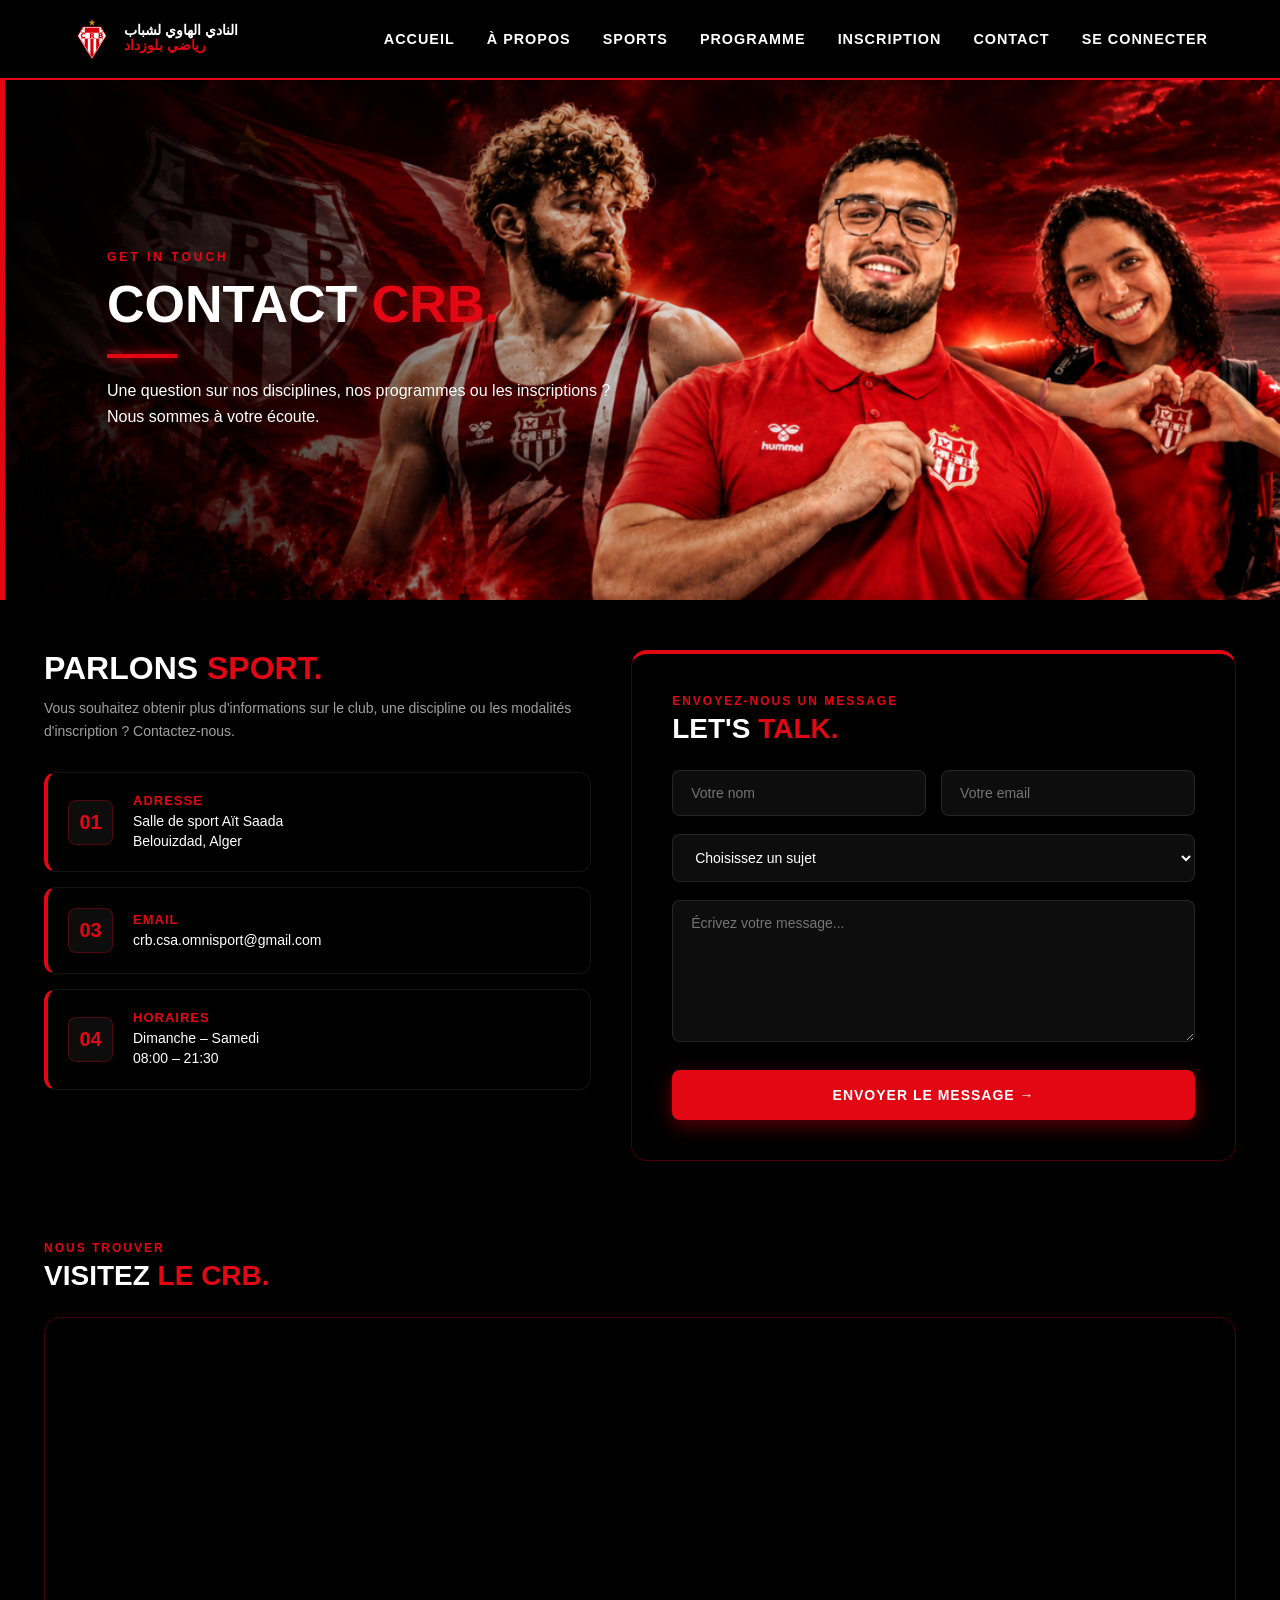
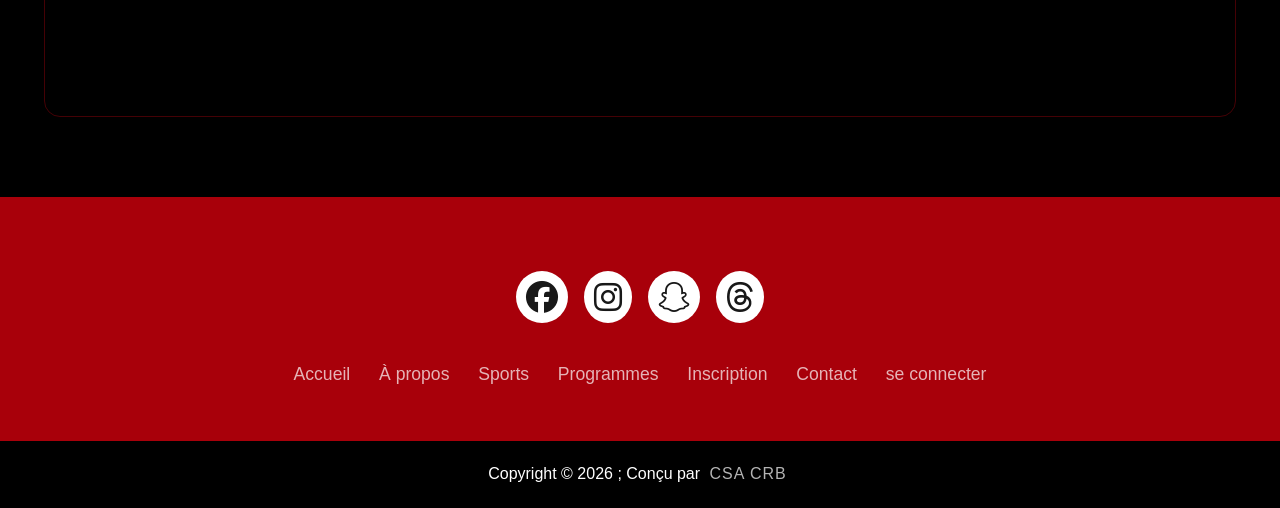
==== commit 74d54c2f: "Merge branch 'main' of https://github.com/imenebousebsi/FINAL.Project" ====
--- a/html/contact.html
+++ b/html/contact.html
@@ -45,6 +45,8 @@
             <li><a href="login.html">inscription</a></li>
 
             <li><a href="contact.html">Contact</a></li>
+
+            <li><a href="logregister.html">se connecter</a></li>
 
         </ul>
       </nav>
@@ -284,6 +286,7 @@
             <li><a href="index.html#program">Programmes</a></li>
             <li><a href="login.html">Inscription</a></li>
             <li><a href="contact.html">Contact</a></li>
+            <li><a href="logregister.html">se connecter</a></li>
         </ul>
     </div>
 </div>
--- a/css/style.css
+++ b/css/style.css
@@ -31,7 +31,7 @@
 /* HEADER & NAVBAR */
 header {
   background-color: rgba(0, 0, 0, 0.459);
-  border-bottom: 0.5px solid #d4af37;
+  border-bottom: 0.5px solid var(--crb-red);
   position: sticky;
   top: 0;
   z-index: 1000;
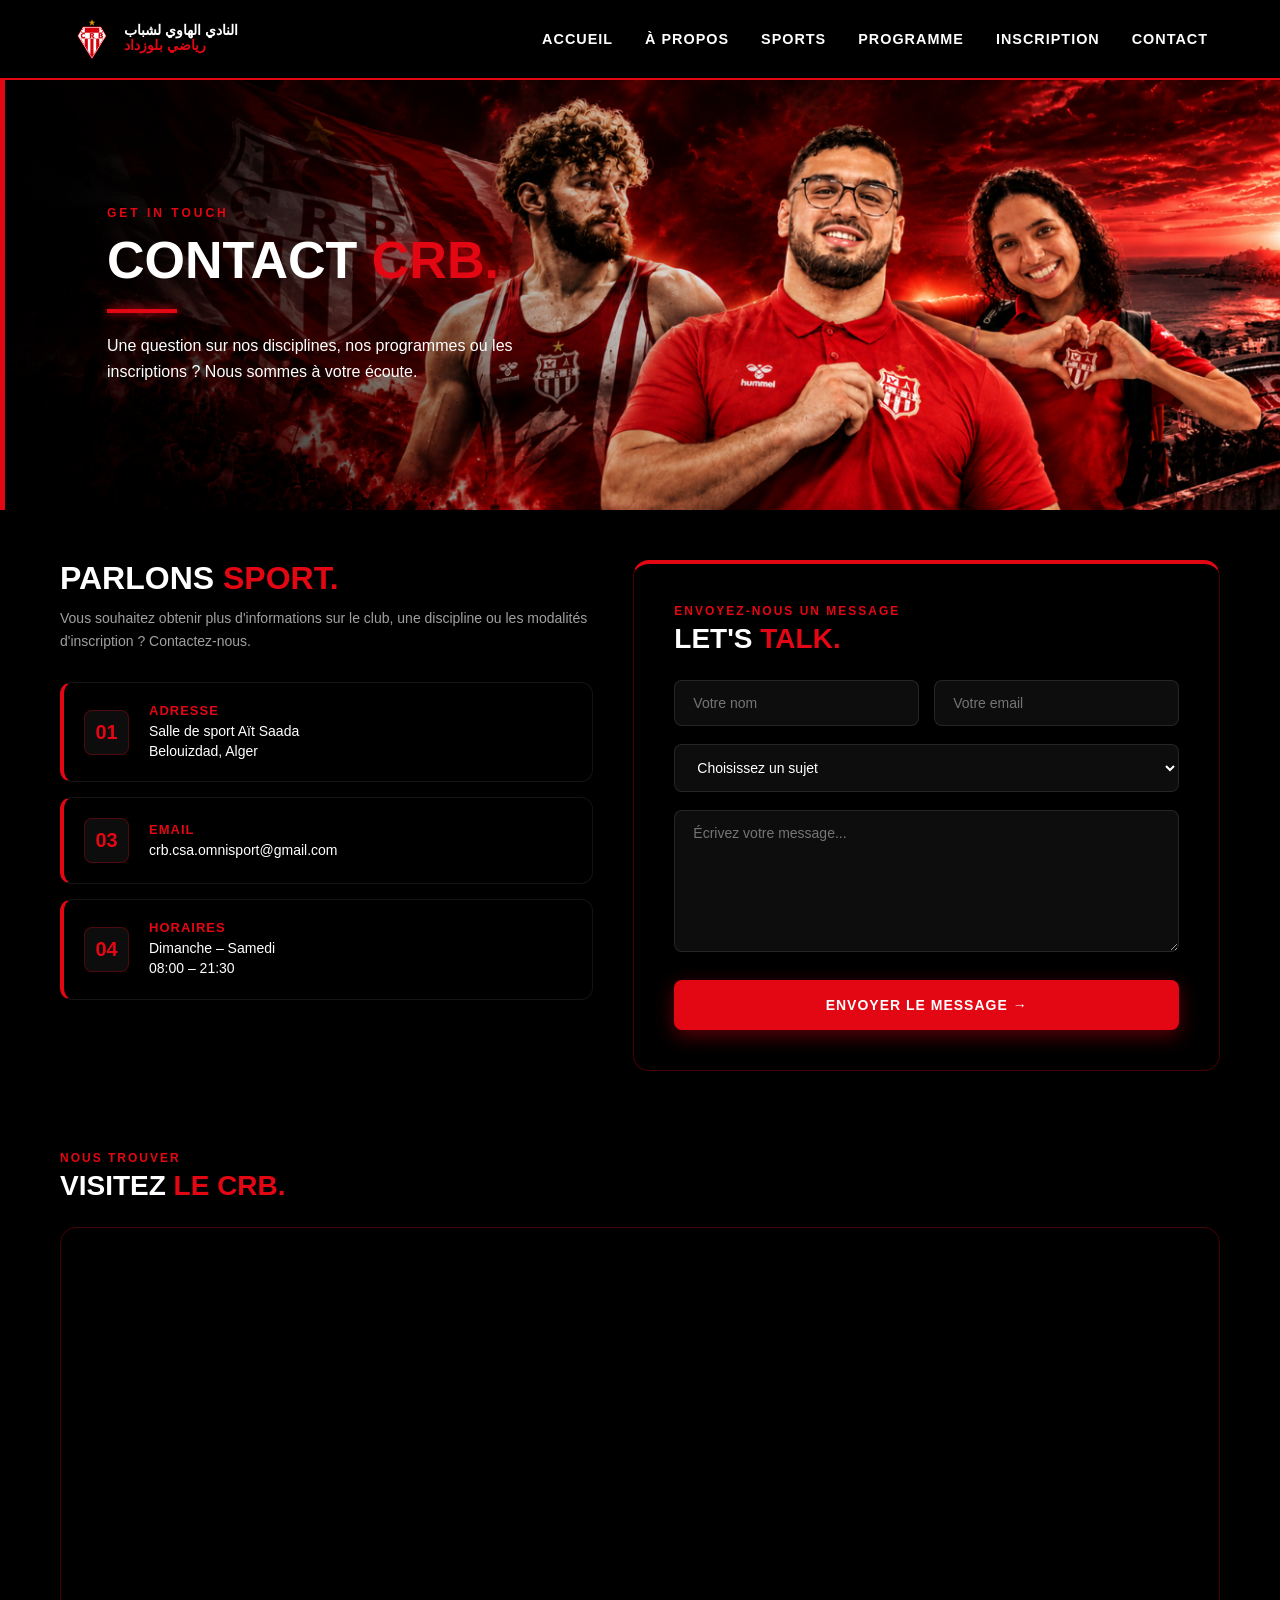
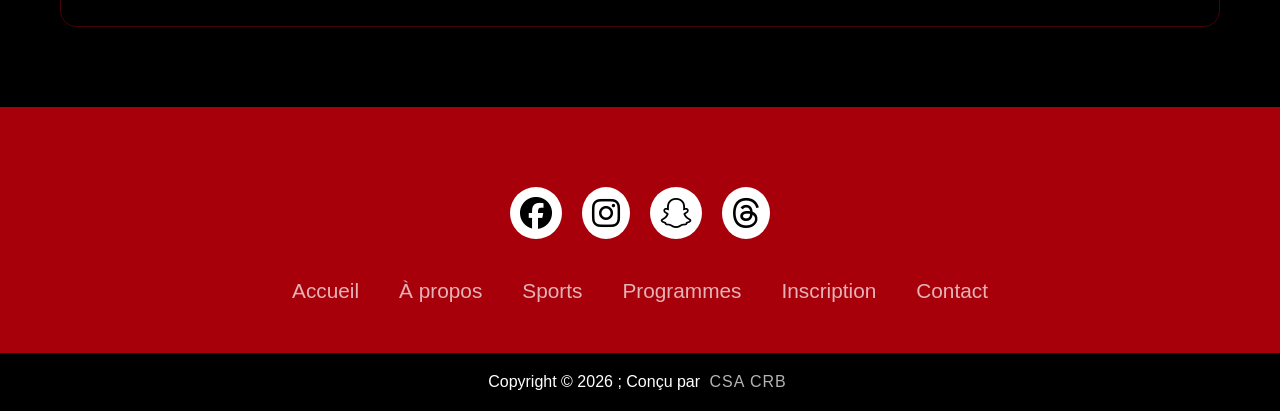
==== commit cad24e9f: "Refactor navigation links and clean up HTML structure - Removed "se connecter" link from multiple HT" ====
--- a/html/contact.html
+++ b/html/contact.html
@@ -46,7 +46,6 @@
 
             <li><a href="contact.html">Contact</a></li>
 
-            <li><a href="logregister.html">se connecter</a></li>
 
         </ul>
       </nav>
@@ -286,7 +285,7 @@
             <li><a href="index.html#program">Programmes</a></li>
             <li><a href="login.html">Inscription</a></li>
             <li><a href="contact.html">Contact</a></li>
-            <li><a href="logregister.html">se connecter</a></li>
+
         </ul>
     </div>
 </div>
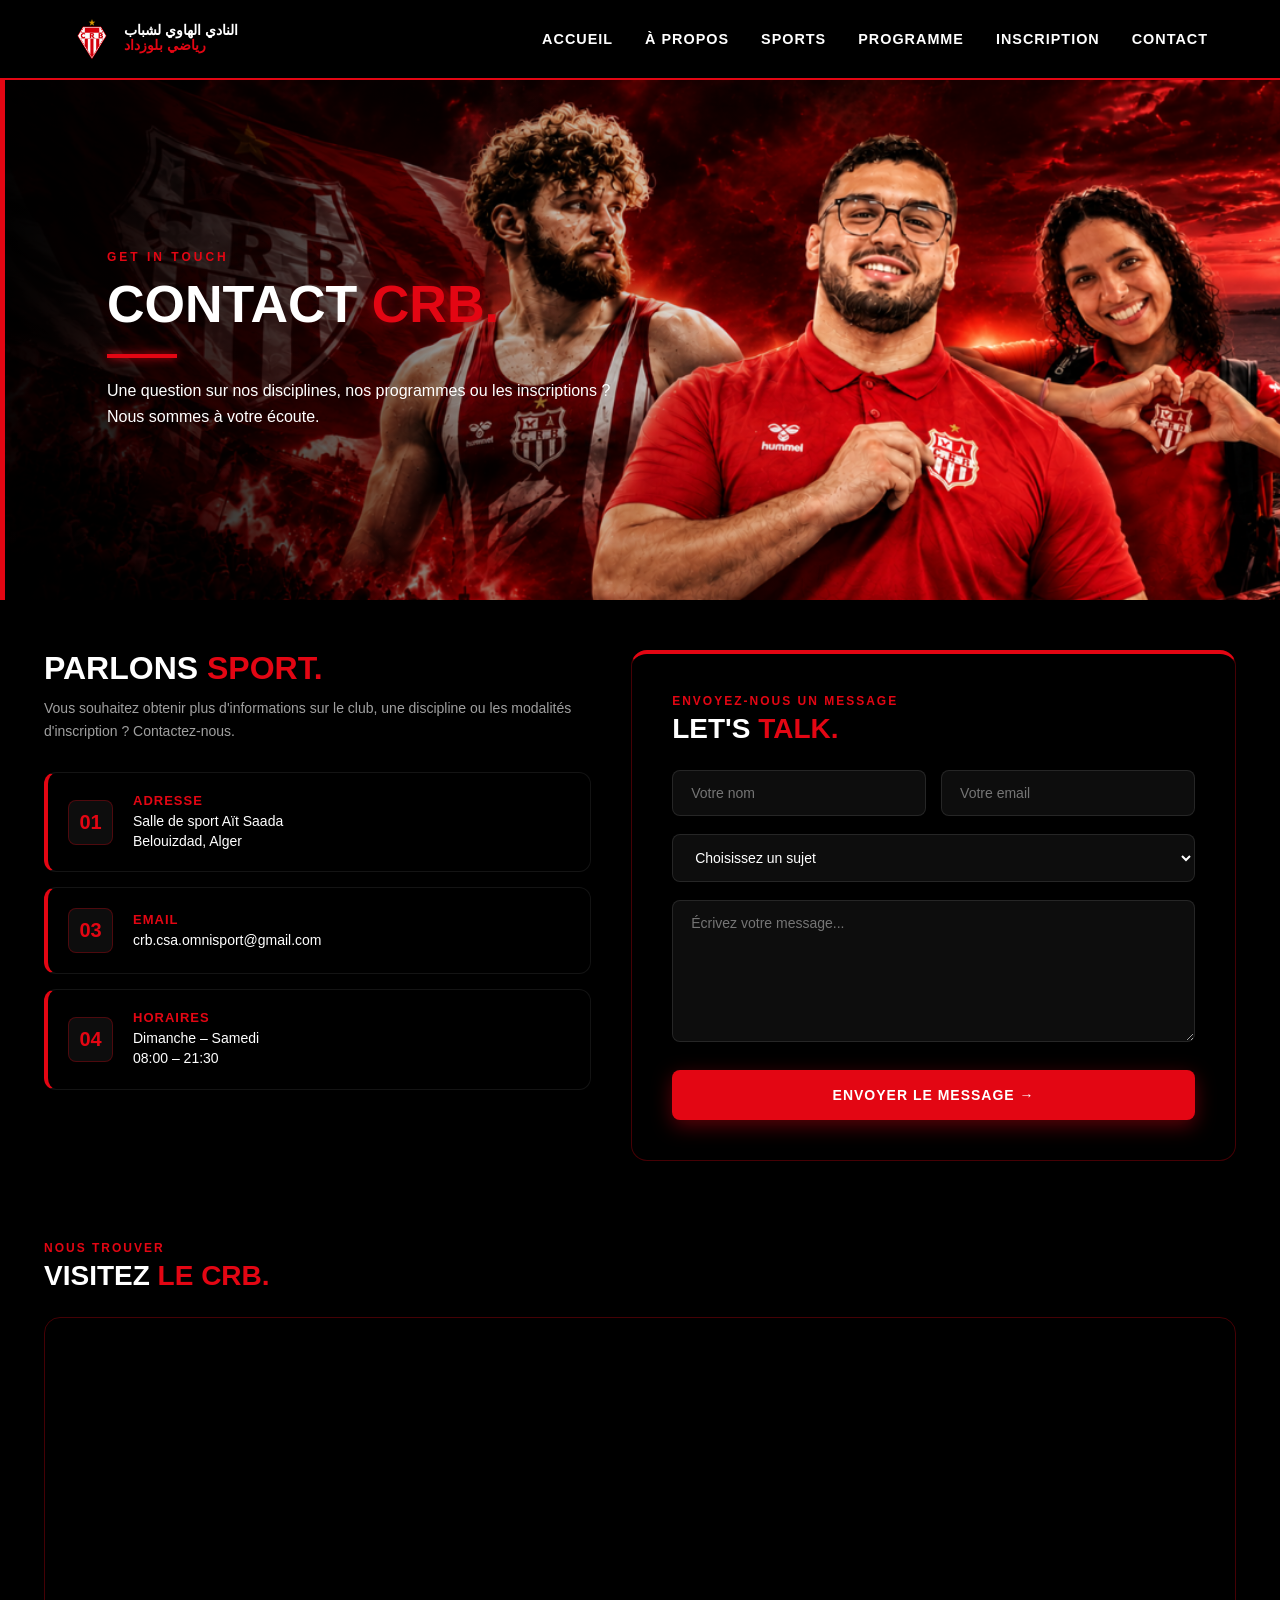
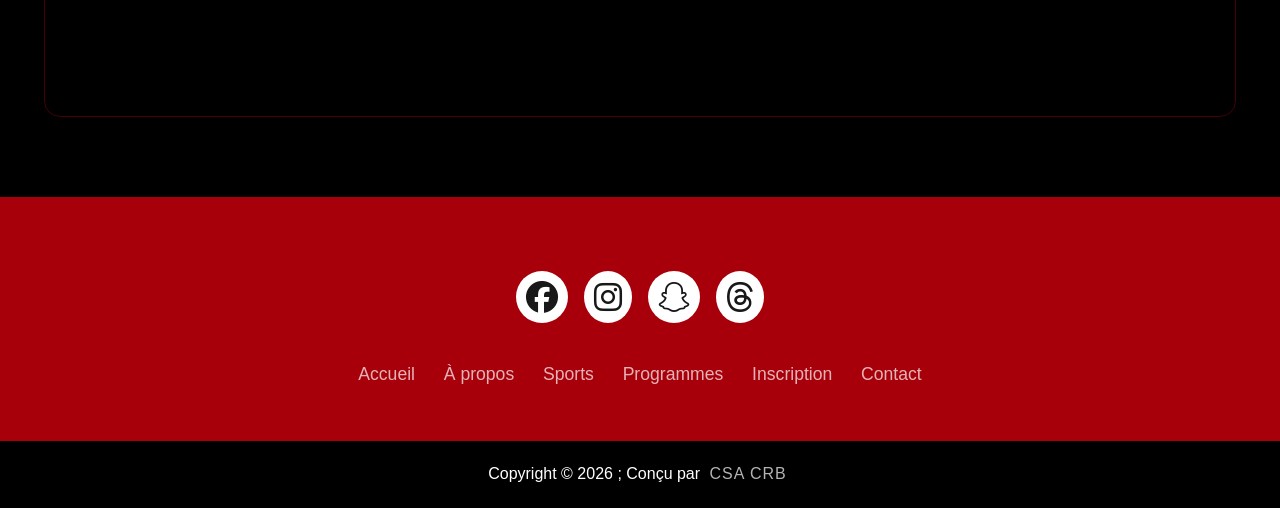
==== commit 43ec42b7: "Refactor HTML structure and update CSS links for consistency; add form validation script" ====
--- a/html/contact.html
+++ b/html/contact.html
@@ -1,4 +1,4 @@
-<!doctype html>
+<!DOCTYPE html>
 <html lang="en">
   <head>
     <meta charset="UTF-8" />
@@ -16,7 +16,7 @@
      <link rel="stylesheet" href="../css/footer.css" />
 
     <!--crb responsive-->
-    <link rel="stylesheet" href="../css/crbresponsive.css" />
+    <link rel="stylesheet" href="../css/responsive.css" />
 
     <!-- Font Awesome -->
    <link rel="stylesheet" href="https://cdnjs.cloudflare.com/ajax/libs/font-awesome/6.5.1/css/all.min.css" integrity="sha512-DTOQO9RWCH3ppGqcWaEA1BIZOC6xxalwEsw9c2QQeAIftl+Vegovlnee1c9QX4TctnWMn13TZye+giMm8e2LwA==" crossorigin="anonymous" referrerpolicy="no-referrer" />
@@ -294,7 +294,7 @@
     </div>
 </footer>
 
-   <script src="../js/main.js"></script>
+    <script src="../js/script.js"></script>
 
 
   </body>
--- a/css/contact.css
+++ b/css/contact.css
@@ -102,11 +102,6 @@
    ================= HERO IMAGE =============================
    ========================================================= */
 
-/*
-   الصورة موجودة داخل contact-hero-content في HTML،
-   لذلك نخليها absolute بالنسبة للـ contact-hero
-   عن طريق جعل contact-hero-content غير positioned.
-*/
 
 .contact-hero .hero-image {
   position: absolute;
--- a/css/footer.css
+++ b/css/footer.css
@@ -74,168 +74,179 @@
 ================================ */
 
 @media (max-width: 992px) {
-  .footerContainer {
-    padding: 60px 25px 20px;
-  }
-
-  .socialIcons a {
-    padding: 9px;
-    margin: 8px;
-  }
-
-  .socialIcons a i {
-    font-size: 1.7em;
-  }
-
-  .footerNav {
-    margin: 25px 0;
-  }
-
-  .footerNav ul {
-    flex-wrap: wrap;
-    gap: 5px;
-  }
-
-  .footerNav ul li a {
-    font-size: 1.1em;
-    margin: 12px;
-  }
-}
+
+    .footerContainer {
+        padding: 60px 25px 20px;
+    }
+
+    .socialIcons a {
+        padding: 9px;
+        margin: 8px;
+    }
+
+    .socialIcons a i {
+        font-size: 1.7em;
+    }
+
+    .footerNav {
+        margin: 25px 0;
+    }
+
+    .footerNav ul {
+        flex-wrap: wrap;
+        gap: 5px;
+    }
+
+    .footerNav ul li a {
+        font-size: 1.1em;
+        margin: 12px;
+    }
+
+}
+
 
 /* ================================
    TABLET / MOBILE
 ================================ */
 
 @media (max-width: 768px) {
-  .footerContainer {
-    padding: 50px 20px 15px;
-  }
-
-  .socialIcons {
-    flex-wrap: wrap;
-  }
-
-  .socialIcons a {
-    padding: 8px;
-    margin: 6px;
-  }
-
-  .socialIcons a i {
-    font-size: 1.5em;
-  }
-
-  .footerNav {
-    margin: 20px 0;
-  }
-
-  .footerNav ul {
-    flex-wrap: wrap;
-    gap: 5px 10px;
-  }
-
-  .footerNav ul li a {
-    font-size: 0.95em;
-    margin: 8px;
-  }
-
-  .footerBottom {
-    padding: 18px 12px;
-  }
-
-  .footerBottom p {
-    font-size: 13px;
-    line-height: 1.6;
-  }
-}
+
+    .footerContainer {
+        padding: 50px 20px 15px;
+    }
+
+    .socialIcons {
+        flex-wrap: wrap;
+    }
+
+    .socialIcons a {
+        padding: 8px;
+        margin: 6px;
+    }
+
+    .socialIcons a i {
+        font-size: 1.5em;
+    }
+
+    .footerNav {
+        margin: 20px 0;
+    }
+
+    .footerNav ul {
+        flex-wrap: wrap;
+        gap: 5px 10px;
+    }
+
+    .footerNav ul li a {
+        font-size: 0.95em;
+        margin: 8px;
+    }
+
+    .footerBottom {
+        padding: 18px 12px;
+    }
+
+    .footerBottom p {
+        font-size: 13px;
+        line-height: 1.6;
+    }
+
+}
+
 
 /* ================================
    MOBILE
 ================================ */
 
 @media (max-width: 480px) {
-  .footerContainer {
-    padding: 40px 15px 15px;
-  }
-
-  .socialIcons {
-    gap: 5px;
-  }
-
-  .socialIcons a {
-    padding: 8px;
-    margin: 4px;
-  }
-
-  .socialIcons a i {
-    font-size: 1.3em;
-  }
-
-  .footerNav {
-    margin: 20px 0;
-  }
-
-  .footerNav ul {
-    flex-direction: column;
-    gap: 8px;
-  }
-
-  .footerNav ul li {
-    text-align: center;
-  }
-
-  .footerNav ul li a {
-    display: block;
-    font-size: 0.9em;
-    margin: 5px;
-  }
-
-  .footerBottom {
-    padding: 15px 10px;
-  }
-
-  .footerBottom p {
-    font-size: 11px;
-    line-height: 1.7;
-  }
-
-  .designer {
-    font-size: 11px;
-    letter-spacing: 0.8px;
-    margin: 0 3px;
-  }
-}
+
+    .footerContainer {
+        padding: 40px 15px 15px;
+    }
+
+    .socialIcons {
+        gap: 5px;
+    }
+
+    .socialIcons a {
+        padding: 8px;
+        margin: 4px;
+    }
+
+    .socialIcons a i {
+        font-size: 1.3em;
+    }
+
+    .footerNav {
+        margin: 20px 0;
+    }
+
+    .footerNav ul {
+        flex-direction: column;
+        gap: 8px;
+    }
+
+    .footerNav ul li {
+        text-align: center;
+    }
+
+    .footerNav ul li a {
+        display: block;
+        font-size: 0.9em;
+        margin: 5px;
+    }
+
+    .footerBottom {
+        padding: 15px 10px;
+    }
+
+    .footerBottom p {
+        font-size: 11px;
+        line-height: 1.7;
+    }
+
+    .designer {
+        font-size: 11px;
+        letter-spacing: 0.8px;
+        margin: 0 3px;
+    }
+
+}
+
 
 /* ================================
    SMALL PHONES
 ================================ */
 
 @media (max-width: 360px) {
-  .footerContainer {
-    padding: 35px 10px 12px;
-  }
-
-  .socialIcons a {
-    padding: 7px;
-    margin: 3px;
-  }
-
-  .socialIcons a i {
-    font-size: 1.1em;
-  }
-
-  .footerNav ul li a {
-    font-size: 0.8em;
-  }
-
-  .footerBottom {
-    padding: 12px 8px;
-  }
-
-  .footerBottom p {
-    font-size: 10px;
-  }
-
-  .designer {
-    font-size: 10px;
-  }
-}
+
+    .footerContainer {
+        padding: 35px 10px 12px;
+    }
+
+    .socialIcons a {
+        padding: 7px;
+        margin: 3px;
+    }
+
+    .socialIcons a i {
+        font-size: 1.1em;
+    }
+
+    .footerNav ul li a {
+        font-size: 0.8em;
+    }
+
+    .footerBottom {
+        padding: 12px 8px;
+    }
+
+    .footerBottom p {
+        font-size: 10px;
+    }
+
+    .designer {
+        font-size: 10px;
+    }
+
+}
--- a/css/responsive.css
+++ b/css/responsive.css
@@ -0,0 +1,1341 @@
+/*
+- CRB RESPONSIVE ENHANCEMENTS
+- Ajoutez ce fichier APRÈS les feuilles CSS existantes.
+- Objectif : corriger le responsive et quelques erreurs CSS sans remplacer
+- la palette, les images, les textes ou l'identité visuelle existante.
+ */
+
+/* =========================================================
+1. BASE RESPONSIVE / PREVENT OVERFLOW
+   ========================================================= */
+
+:root {
+  --crb-red: #e30613;
+  --crb-red-dark: #a8000a;
+  --crb-black: #000000;
+  --crb-dark-bg: #0d0d0d;
+  --crb-white: #ffffff;
+  --crb-gray: #a0a0a0;
+  --crb-font-main: "Segoe UI", Tahoma, Geneva, Verdana, sans-serif;
+}
+
+*,
+*::before,
+*::after {
+  box-sizing: border-box;
+}
+
+html {
+  width: 100%;
+  max-width: 100%;
+  -webkit-text-size-adjust: 100%;
+  text-size-adjust: 100%;
+  scroll-behavior: smooth;
+}
+
+body {
+  width: 100%;
+  max-width: 100%;
+  min-width: 0;
+  overflow-x: clip;
+}
+
+img,
+video,
+svg,
+canvas {
+  max-width: 100%;
+}
+
+img {
+  height: auto;
+}
+
+iframe {
+  max-width: 100%;
+}
+
+button,
+input,
+select,
+textarea {
+  max-width: 100%;
+  font: inherit;
+}
+
+button,
+a,
+input,
+select,
+textarea {
+  -webkit-tap-highlight-color: transparent;
+}
+
+a,
+button {
+  touch-action: manipulation;
+}
+
+p,
+h1,
+h2,
+h3,
+h4,
+h5,
+h6,
+li,
+td,
+th {
+  overflow-wrap: anywhere;
+}
+
+:focus-visible {
+  outline: 2px solid var(--crb-red, #e30613);
+  outline-offset: 3px;
+}
+
+/* Keep the current theme; do not force colors on page-specific sections. */
+body {
+  font-family: var(--font-main, var(--crb-font-main));
+}
+
+/* =========================================================
+2. HEADER / NAVIGATION
+   ========================================================= */
+
+header {
+  width: 100%;
+  max-width: 100%;
+}
+
+nav {
+  width: 100%;
+  min-width: 0;
+  gap: clamp(0.75rem, 2vw, 2rem);
+}
+
+.logo {
+  min-width: 0;
+  flex-shrink: 0;
+}
+
+.logo img {
+  display: block;
+  max-width: 100%;
+  object-fit: contain;
+}
+
+.logo-text {
+  min-width: 0;
+  overflow-wrap: normal;
+}
+
+nav ul {
+  min-width: 0;
+  align-items: center;
+}
+
+nav ul li {
+  min-width: 0;
+}
+
+nav ul li a {
+  display: inline-block;
+  text-decoration: none;
+  text-underline-offset: 0.25em;
+}
+
+@media (max-width: 1100px) {
+  nav {
+    padding-left: clamp(1rem, 3vw, 2rem);
+    padding-right: clamp(1rem, 3vw, 2rem);
+  }
+
+  nav ul {
+    gap: clamp(0.65rem, 1.5vw, 1.5rem);
+  }
+
+  nav ul li a {
+    letter-spacing: 0.04em;
+  }
+}
+
+@media (max-width: 768px) {
+  nav {
+    flex-direction: column;
+    justify-content: center;
+    gap: 0.85rem;
+    padding: 0.9rem 1rem;
+  }
+
+  .logo {
+    max-width: 100%;
+  }
+
+  nav ul {
+    width: 100%;
+    flex-wrap: wrap;
+    justify-content: center;
+    gap: 0.5rem 1rem;
+    padding: 0;
+    margin: 0;
+  }
+
+  nav ul li a {
+    padding: 0.35rem 0.1rem;
+    font-size: clamp(0.68rem, 2.2vw, 0.85rem);
+    white-space: normal;
+    text-align: center;
+  }
+}
+
+@media (max-width: 380px) {
+  nav {
+    padding-left: 0.65rem;
+    padding-right: 0.65rem;
+  }
+
+  .logo {
+    gap: 0.5rem;
+  }
+
+  .logo img {
+    max-height: 32px;
+    width: auto;
+  }
+
+  .logo-text {
+    font-size: 0.65rem;
+  }
+
+  nav ul {
+    gap: 0.35rem 0.65rem;
+  }
+
+  nav ul li a {
+    font-size: 0.62rem;
+  }
+}
+
+/* =========================================================
+3. HOME HERO
+   ========================================================= */
+
+.hero {
+  width: 100%;
+  min-height: 360px;
+  height: clamp(390px, 43vw, 620px);
+  isolation: isolate;
+}
+
+.hero-image {
+  overflow: hidden;
+}
+
+.hero-image img {
+  width: 100%;
+  height: 100%;
+  object-fit: cover;
+  object-position: center;
+}
+
+.hero-image::after {
+  pointer-events: none;
+}
+
+.hero-text {
+  width: min(58%, 720px);
+  min-width: 0;
+  padding-left: clamp(1.25rem, 5vw, 4rem);
+  padding-right: clamp(1rem, 3vw, 2rem);
+}
+
+.hero h1 {
+  font-size: clamp(2rem, 5vw, 4rem);
+  line-height: 1.02;
+  overflow-wrap: normal;
+}
+
+.description {
+  width: 100%;
+  max-width: 34rem;
+  font-size: clamp(0.8rem, 1.1vw, 1rem);
+  line-height: 1.65;
+}
+
+.buttons {
+  flex-wrap: wrap;
+  align-items: center;
+}
+
+.main-btn {
+  min-height: 42px;
+  max-width: 100%;
+  text-align: center;
+  line-height: 1.35;
+}
+
+@media (max-width: 768px) {
+  .hero {
+    height: clamp(430px, 82svh, 560px);
+    min-height: 430px;
+  }
+
+  .hero-image img {
+    object-position: center;
+  }
+
+  .hero-image::after {
+    width: 100%;
+    background: linear-gradient(
+      90deg,
+      rgba(0, 0, 0, 0.88),
+      rgba(0, 0, 0, 0.62) 58%,
+      rgba(0, 0, 0, 0.28)
+    );
+  }
+
+  .hero-text {
+    width: 100%;
+    padding: 2rem clamp(1.1rem, 5vw, 2rem);
+  }
+
+  .hero h1 {
+    max-width: 13ch;
+    font-size: clamp(2.15rem, 8vw, 3.25rem);
+  }
+
+  .description {
+    max-width: 32rem;
+    font-size: 0.85rem;
+  }
+
+  .buttons {
+    gap: 0.6rem;
+  }
+
+  .main-btn {
+    padding: 0.7rem 0.9rem;
+    font-size: 0.8rem;
+  }
+}
+
+@media (max-width: 380px) {
+  .hero {
+    min-height: 410px;
+    height: 480px;
+  }
+
+  .hero h1 {
+    font-size: clamp(1.8rem, 9vw, 2.2rem);
+  }
+
+  .buttons {
+    align-items: stretch;
+  }
+
+  .buttons .main-btn {
+    flex: 1 1 auto;
+  }
+}
+
+/* =========================================================
+4. ABOUT SPLIT SECTION (.about)
+   ========================================================= */
+
+.about {
+  min-width: 0;
+  gap: clamp(2rem, 5vw, 5rem);
+}
+
+.about-image,
+.about-text {
+  min-width: 0;
+}
+
+.about-image {
+  width: min(50%, 650px);
+}
+
+.about-image img {
+  object-fit: cover;
+}
+
+.about-text {
+  width: min(45%, 600px);
+}
+
+.about-text h2 {
+  font-size: clamp(2rem, 5vw, 4.5rem);
+  overflow-wrap: normal;
+}
+
+.about-text > p {
+  max-width: 100%;
+  line-height: 1.75;
+}
+
+.about-btn {
+  min-height: 42px;
+  text-align: center;
+}
+
+@media (max-width: 900px) {
+  .about {
+    min-height: 0;
+    padding: clamp(3.5rem, 8vw, 5rem) 6%;
+    gap: 2.5rem;
+  }
+
+  .about-image {
+    width: 46%;
+    height: clamp(300px, 48vw, 440px);
+  }
+
+  .about-text {
+    width: 54%;
+  }
+
+  .about-title {
+    max-width: 100%;
+    font-size: clamp(0.8rem, 2vw, 1.15rem);
+    letter-spacing: clamp(0.05em, 0.4vw, 0.18em);
+    padding-left: clamp(1rem, 3vw, 2.5rem);
+  }
+}
+
+@media (max-width: 680px) {
+  .about {
+    flex-direction: column;
+    align-items: stretch;
+    padding: 3.5rem 6%;
+    gap: 2.5rem;
+  }
+
+  .about-image {
+    width: calc(100% - 0.5rem);
+    max-width: 600px;
+    height: clamp(240px, 70vw, 390px);
+    margin-right: 0.5rem;
+  }
+
+  .about-image::before {
+    transform: translate(-0.5rem, 0.5rem);
+  }
+
+  .about-image::after {
+    width: clamp(45px, 13vw, 75px);
+    height: clamp(45px, 13vw, 75px);
+    right: -0.5rem;
+    bottom: -0.5rem;
+  }
+
+  .about-text {
+    width: 100%;
+    max-width: 600px;
+  }
+
+  .about-text h2 {
+    font-size: clamp(2rem, 9vw, 3.2rem);
+    line-height: 1;
+  }
+
+  .about-text > p {
+    font-size: clamp(0.82rem, 2.5vw, 1rem);
+  }
+}
+
+/* =========================================================
+5. ABOUT PAGE (.about-hero / .about-section)
+   ========================================================= */
+
+.about-hero,
+.about-section,
+.values-section,
+.athletes-section,
+.about-cta,
+.sports-banner {
+  min-width: 0;
+}
+
+.about-hero {
+  min-height: clamp(300px, 35vw, 430px);
+}
+
+.hero-content {
+  min-width: 0;
+  width: 100%;
+}
+
+.about-hero h1 {
+  font-size: clamp(2.2rem, 6vw, 5rem);
+  overflow-wrap: normal;
+}
+
+.about-section {
+  width: 100%;
+  max-width: 1260px;
+  grid-template-columns: minmax(0, 1fr) minmax(0, 1fr);
+  padding-left: clamp(1.25rem, 4vw, 2rem);
+  padding-right: clamp(1.25rem, 4vw, 2rem);
+  gap: clamp(2rem, 5vw, 4.5rem);
+}
+
+.about-image2 {
+  min-width: 0;
+  height: clamp(260px, 38vw, 480px);
+}
+
+.about-image2 img {
+  width: 100%;
+  height: 100%;
+  object-fit: cover;
+}
+
+.about-content {
+  min-width: 0;
+}
+
+.about-content h2,
+.section-header h2,
+.about-cta h2 {
+  font-size: clamp(2rem, 5vw, 4rem);
+  overflow-wrap: normal;
+}
+
+.values-grid {
+  grid-template-columns: repeat(4, minmax(0, 1fr));
+}
+
+.value-card {
+  min-width: 0;
+}
+
+.sports-banner {
+  flex-wrap: wrap;
+}
+
+.athletes-grid {
+  grid-template-columns: repeat(3, minmax(0, 1fr));
+}
+
+.athlete-card {
+  min-width: 0;
+}
+
+.about-cta {
+  flex-wrap: wrap;
+}
+
+@media (max-width: 1000px) {
+  .about-section {
+    grid-template-columns: minmax(0, 1fr);
+    gap: 2.25rem;
+  }
+
+  .about-image2 {
+    height: clamp(280px, 55vw, 430px);
+  }
+
+  .values-grid {
+    grid-template-columns: repeat(2, minmax(0, 1fr));
+  }
+
+  .athletes-grid {
+    grid-template-columns: repeat(2, minmax(0, 1fr));
+  }
+
+  .sports-banner {
+    align-items: flex-start;
+    flex-direction: column;
+  }
+}
+
+@media (max-width: 600px) {
+  .about-hero {
+    min-height: 300px;
+    padding: 3.5rem 6%;
+  }
+
+  .about-hero h1 {
+    font-size: clamp(2rem, 9vw, 2.8rem);
+  }
+
+  .about-section,
+  .values-section,
+  .athletes-section {
+    padding-top: 3.5rem;
+    padding-bottom: 3.5rem;
+  }
+
+  .about-image2 {
+    height: clamp(220px, 68vw, 340px);
+  }
+
+  .values-grid,
+  .athletes-grid {
+    grid-template-columns: minmax(0, 1fr);
+  }
+
+  .value-card {
+    min-height: 0;
+  }
+
+  .value-number {
+    margin-bottom: 2rem;
+  }
+
+  .athlete-card {
+    height: clamp(300px, 95vw, 430px);
+  }
+
+  .sports-banner {
+    padding: 3.5rem 6%;
+    gap: 1.5rem;
+  }
+
+  .about-cta {
+    padding: 3.5rem 6%;
+    flex-direction: column;
+    align-items: stretch;
+  }
+
+  .about-cta .main-btn,
+  .about-cta .outline-btn {
+    width: 100%;
+    text-align: center;
+  }
+}
+
+/* =========================================================
+6. SPORTS CARDS
+   ========================================================= */
+
+.sports {
+  padding-left: clamp(1rem, 6vw, 5rem);
+  padding-right: clamp(1rem, 6vw, 5rem);
+}
+
+.sport-container {
+  grid-template-columns: repeat(5, minmax(0, 1fr));
+}
+
+.sport-card {
+  min-width: 0;
+  height: clamp(220px, 23vw, 320px);
+}
+
+.sport-card img {
+  width: 100%;
+  height: 100%;
+  object-fit: cover;
+}
+
+.sport-card h3 {
+  max-width: calc(100% - 3.5rem);
+  font-size: clamp(0.85rem, 1.4vw, 1.2rem);
+  overflow-wrap: normal;
+}
+
+.sport-card a {
+  text-decoration: none;
+}
+
+@media (max-width: 1200px) {
+  .sport-container {
+    grid-template-columns: repeat(3, minmax(0, 1fr));
+  }
+}
+
+@media (max-width: 900px) {
+  .sport-container {
+    grid-template-columns: repeat(2, minmax(0, 1fr));
+  }
+
+  .sports > h2 {
+    font-size: clamp(1.8rem, 5vw, 2.5rem);
+  }
+
+  .sport-card {
+    height: clamp(230px, 38vw, 320px);
+  }
+}
+
+@media (max-width: 560px) {
+  .sport-container {
+    grid-template-columns: minmax(0, 1fr);
+    max-width: 460px;
+  }
+
+  .sport-card {
+    height: clamp(230px, 72vw, 320px);
+  }
+
+  .sports > h2 {
+    font-size: clamp(1.6rem, 7vw, 2rem);
+    line-height: 1.15;
+  }
+}
+
+/* =========================================================
+7. PROGRAM OVERVIEW (.program)
+   ========================================================= */
+
+.program {
+  width: 100%;
+  min-width: 0;
+  background-position: center;
+  background-size: cover;
+}
+
+.program-content {
+  min-width: 0;
+}
+
+.program-info {
+  min-width: 0;
+}
+
+.program-item,
+.program-card {
+  min-width: 0;
+}
+
+.program-card {
+  width: min(320px, 100%);
+}
+
+.program-item p,
+.program-card p,
+.program-intro {
+  line-height: 1.65;
+  overflow-wrap: anywhere;
+}
+
+.program-btn {
+  gap: 0.75rem;
+  text-decoration: none;
+}
+
+@media (max-width: 992px) {
+  .program-content {
+    flex-direction: column;
+  }
+
+  .program-card {
+    width: 100%;
+    max-width: 560px;
+    margin-inline: auto;
+  }
+}
+
+@media (max-width: 480px) {
+  .program {
+    padding-left: 5%;
+    padding-right: 5%;
+  }
+
+  .program-header h2 {
+    font-size: clamp(1.4rem, 7vw, 1.9rem);
+    overflow-wrap: normal;
+  }
+
+  .program-item,
+  .program-card {
+    padding: 1rem;
+  }
+}
+
+/* =========================================================
+8. PROGRAM SCHEDULE TABLES
+   ========================================================= */
+
+.program-section {
+  width: min(100% - 2rem, 1200px);
+  min-width: 0;
+  margin-left: auto;
+  margin-right: auto;
+}
+
+.program-section table {
+  width: 100%;
+  max-width: 100%;
+  border-collapse: collapse;
+}
+
+.program-section th,
+.program-section td {
+  overflow-wrap: anywhere;
+}
+
+.program-section .football-table,
+.program-section .athletics-table {
+  max-width: 100%;
+}
+
+/* Tables can scroll on narrow screens without stretching the whole page. */
+@media (max-width: 767px) {
+  .program-section {
+    width: calc(100% - 1rem);
+    padding: clamp(0.65rem, 3vw, 1rem);
+  }
+
+  .program-section table {
+    display: block;
+    width: 100%;
+    max-width: 100%;
+    overflow-x: auto;
+    overscroll-behavior-x: contain;
+    -webkit-overflow-scrolling: touch;
+  }
+
+  .program-section table thead,
+  .program-section table tbody {
+    width: auto;
+  }
+
+  .program-section th,
+  .program-section td {
+    min-width: 5rem;
+    white-space: normal;
+  }
+
+  .program-header h1 {
+    font-size: clamp(1rem, 4vw, 1.35rem);
+    line-height: 1.4;
+  }
+
+  .program-header h2 {
+    font-size: clamp(0.9rem, 3.7vw, 1.15rem);
+  }
+
+  .program-header h3 {
+    font-size: clamp(0.75rem, 3vw, 0.95rem);
+  }
+
+  .program-header h4 {
+    font-size: clamp(0.72rem, 2.8vw, 0.9rem);
+  }
+}
+
+/* =========================================================
+9. JOIN CRB SECTION
+   ========================================================= */
+
+.join-crb {
+  width: 100%;
+  min-width: 0;
+}
+
+.join-content {
+  width: 100%;
+  max-width: 700px;
+}
+
+.join-crb h2 {
+  font-size: clamp(1.8rem, 4.5vw, 3rem);
+  overflow-wrap: normal;
+}
+
+.join-crb p {
+  line-height: 1.7;
+}
+
+.join-values {
+  align-items: flex-start;
+}
+
+.join-values span {
+  overflow-wrap: anywhere;
+}
+
+@media (max-width: 520px) {
+  .join-crb {
+    padding: 3rem 5%;
+  }
+
+  .join-values {
+    flex-direction: column;
+    gap: 0.75rem;
+  }
+
+  .join-crb h2 {
+    font-size: clamp(1.6rem, 8vw, 2.2rem);
+  }
+}
+
+/* =========================================================
+10. CONTACT PAGE
+   ========================================================= */
+
+.contact-hero {
+  isolation: isolate;
+  min-height: 360px;
+  height: clamp(360px, 43vw, 520px);
+}
+
+.contact-hero .hero-image {
+  overflow: hidden;
+}
+
+.contact-hero .hero-image img {
+  width: 100%;
+  height: 100%;
+  object-fit: cover;
+}
+
+.contact-hero-content {
+  position: relative;
+  z-index: 3;
+  min-width: 0;
+}
+
+.contact-hero-content h1 {
+  max-width: 100%;
+  font-size: clamp(2rem, 5.2vw, 3.25rem);
+}
+
+.contact-hero-content > p:not(.small-title) {
+  max-width: 34rem;
+  line-height: 1.65;
+}
+
+.contact-section,
+.map-section {
+  width: 100%;
+  max-width: 1240px;
+  min-width: 0;
+  padding-left: clamp(1rem, 3vw, 1.5rem);
+  padding-right: clamp(1rem, 3vw, 1.5rem);
+}
+
+.contact-grid {
+  grid-template-columns: minmax(0, 0.95fr) minmax(0, 1.05fr);
+  gap: clamp(1.5rem, 4vw, 2.5rem);
+}
+
+.contact-info,
+.contact-form {
+  min-width: 0;
+}
+
+.info-card {
+  min-width: 0;
+  gap: clamp(0.75rem, 2vw, 1.25rem);
+}
+
+.info-card > div {
+  min-width: 0;
+}
+
+.contact-form {
+  padding: clamp(1.25rem, 4vw, 2.5rem);
+}
+
+.input-row {
+  grid-template-columns: repeat(2, minmax(0, 1fr));
+}
+
+.contact-form input,
+.contact-form select,
+.contact-form textarea {
+  min-width: 0;
+  min-height: 44px;
+}
+
+.contact-form textarea {
+  resize: vertical;
+}
+
+.map {
+  width: 100%;
+  height: clamp(250px, 42vw, 400px);
+}
+
+.map iframe {
+  display: block;
+}
+
+@media (max-width: 900px) {
+  .contact-grid {
+    grid-template-columns: minmax(0, 1fr);
+  }
+
+  .contact-info h2 {
+    font-size: clamp(1.6rem, 5vw, 2rem);
+  }
+}
+
+@media (max-width: 600px) {
+  .contact-hero {
+    height: auto;
+    min-height: 360px;
+  }
+
+  .contact-hero-content {
+    padding: 3.5rem 1.25rem;
+  }
+
+  .contact-hero-content h1 {
+    width: 100%;
+    font-size: clamp(1.8rem, 8vw, 2.4rem);
+  }
+
+  .contact-hero-content > p:not(.small-title) {
+    width: 100%;
+    font-size: 0.85rem;
+  }
+
+  .contact-hero .hero-image::after {
+    width: 100%;
+    background: linear-gradient(
+      90deg,
+      rgba(0, 0, 0, 0.9),
+      rgba(0, 0, 0, 0.58),
+      rgba(0, 0, 0, 0.3)
+    );
+  }
+
+  .input-row {
+    grid-template-columns: minmax(0, 1fr);
+  }
+
+  .contact-form {
+    padding: 1.15rem;
+    border-radius: 12px;
+  }
+
+  .contact-form h2 {
+    font-size: clamp(1.35rem, 6vw, 1.75rem);
+  }
+
+  .info-card {
+    padding: 1rem;
+    align-items: flex-start;
+  }
+
+  .info-number {
+    width: 38px;
+    height: 38px;
+    font-size: 1rem;
+  }
+
+  .map {
+    height: 260px;
+  }
+}
+
+/* =========================================================
+11. REGISTRATION / INSCRIPTION PAGE
+   ========================================================= */
+
+.inscription-hero {
+  min-height: 340px;
+  height: clamp(360px, 42vw, 480px);
+  isolation: isolate;
+}
+
+.inscription-hero .hero-image {
+  overflow: hidden;
+}
+
+.inscription-hero .hero-image img {
+  width: 100%;
+  height: 100%;
+  object-fit: cover;
+}
+
+.inscription-hero .hero-content {
+  position: relative;
+  z-index: 3;
+}
+
+.inscription-hero .hero-content h1 {
+  max-width: 100%;
+  font-size: clamp(2rem, 5.2vw, 3.25rem);
+}
+
+.registration {
+  width: 100%;
+  max-width: 1240px;
+  min-width: 0;
+  padding-left: clamp(1rem, 3vw, 1.5rem);
+  padding-right: clamp(1rem, 3vw, 1.5rem);
+}
+
+.registration-grid {
+  grid-template-columns: minmax(0, 1.1fr) minmax(0, 0.9fr);
+  gap: clamp(1.25rem, 3vw, 2.5rem);
+}
+
+.registration-grid > *,
+.left-col,
+.right-col {
+  min-width: 0;
+}
+
+.fiche-actions {
+  flex-wrap: wrap;
+}
+
+.download-btn,
+.print-btn {
+  min-width: 0;
+  min-height: 44px;
+}
+
+.documents li {
+  overflow-wrap: anywhere;
+}
+
+.info-box {
+  min-width: 0;
+}
+
+@media (max-width: 900px) {
+  .registration-grid {
+    grid-template-columns: minmax(0, 1fr);
+  }
+
+  .registration {
+    padding-top: 2.5rem;
+    padding-bottom: 3.5rem;
+  }
+}
+
+@media (max-width: 600px) {
+  .inscription-hero {
+    height: auto;
+    min-height: 360px;
+  }
+
+  .inscription-hero .hero-content {
+    padding: 3.5rem 1.25rem;
+  }
+
+  .inscription-hero .hero-content h1 {
+    width: 100%;
+    font-size: clamp(1.8rem, 8vw, 2.4rem);
+  }
+
+  .inscription-hero .hero-content .description {
+    width: 100%;
+    font-size: 0.85rem;
+  }
+
+  .fiche-actions {
+    flex-direction: column;
+  }
+
+  .download-btn,
+  .print-btn {
+    width: 100%;
+  }
+
+  .documents {
+    padding: 1.1rem;
+  }
+
+  .documents li {
+    padding: 0.8rem 0.8rem 0.8rem 2.3rem;
+  }
+
+  .documents li::before {
+    left: 0.8rem;
+  }
+
+  .info-box {
+    align-items: flex-start;
+    padding: 1rem;
+  }
+
+  .info-box strong {
+    font-size: 1.25rem;
+  }
+}
+
+/* =========================================================
+12. FOOTER
+   ========================================================= */
+
+footer {
+  width: 100%;
+  min-width: 0;
+}
+
+.footerContainer {
+  width: 100%;
+  padding-left: clamp(1rem, 3vw, 1.875rem);
+  padding-right: clamp(1rem, 3vw, 1.875rem);
+}
+
+.socialIcons {
+  display: flex;
+  justify-content: center;
+  align-items: center;
+  flex-wrap: wrap;
+  gap: 0.5rem;
+}
+
+.socialIcons a {
+  display: inline-flex;
+  align-items: center;
+  justify-content: center;
+  min-width: 42px;
+  min-height: 42px;
+  margin: 0.25rem;
+  transition:
+    background-color 0.3s ease,
+    color 0.3s ease;
+}
+
+.socialIcons a i {
+  opacity: 0.9;
+}
+
+.socialIcons a:hover i {
+  color: var(--crb-white);
+  transition: color 0.3s ease;
+}
+
+.footerNav ul {
+  display: flex;
+  flex-wrap: wrap;
+  justify-content: center;
+  align-items: center;
+  gap: 0.35rem 1rem;
+  padding: 0;
+}
+
+.footerNav ul li {
+  min-width: 0;
+}
+
+.footerNav ul li a {
+  display: inline-block;
+  margin: 0.4rem;
+  font-size: clamp(0.8rem, 1.5vw, 1.1rem);
+  text-align: center;
+}
+
+.footerBottom {
+  padding-left: 1rem;
+  padding-right: 1rem;
+}
+
+.footerBottom p {
+  line-height: 1.65;
+  overflow-wrap: anywhere;
+}
+
+@media (max-width: 480px) {
+  .footerContainer {
+    padding: 2.5rem 1rem 1rem;
+  }
+
+  .footerNav ul {
+    flex-direction: column;
+    gap: 0.35rem;
+  }
+
+  .footerNav ul li,
+  .footerNav ul li a {
+    width: 100%;
+    text-align: center;
+  }
+
+  .footerNav ul li a {
+    margin: 0.25rem 0;
+    padding: 0.25rem;
+  }
+
+  .footerBottom p {
+    font-size: 0.75rem;
+  }
+
+  .designer {
+    overflow-wrap: anywhere;
+  }
+}
+
+/* =========================================================
+13. TABLET / SMALL DESKTOP GENERAL ADJUSTMENTS
+   ========================================================= */
+
+@media (min-width: 769px) and (max-width: 1100px) {
+  .values-grid {
+    grid-template-columns: repeat(2, minmax(0, 1fr));
+  }
+
+  .athletes-grid {
+    grid-template-columns: repeat(2, minmax(0, 1fr));
+  }
+}
+
+@media (min-width: 1600px) {
+  .hero-text {
+    padding-left: max(4rem, calc((100vw - 1400px) / 2));
+  }
+
+  .about,
+  .sports,
+  .values-section,
+  .athletes-section,
+  .sports-banner,
+  .about-cta {
+    padding-left: max(6%, calc((100vw - 1400px) / 2));
+    padding-right: max(6%, calc((100vw - 1400px) / 2));
+  }
+}
+
+/* =========================================================
+14. REDUCED MOTION ACCESSIBILITY
+   ========================================================= */
+
+@media (prefers-reduced-motion: reduce) {
+  *,
+  *::before,
+  *::after {
+    scroll-behavior: auto !important;
+    animation-duration: 0.01ms !important;
+    animation-iteration-count: 1 !important;
+    transition-duration: 0.01ms !important;
+  }
+}
+
+/* =========================================================
+15. PRINT
+   ========================================================= */
+
+@media print {
+  html,
+  body {
+    width: 100%;
+    overflow: visible !important;
+    background: #fff !important;
+    color: #000 !important;
+  }
+
+  img {
+    max-width: 100% !important;
+  }
+
+  .contact-hero,
+  .inscription-hero,
+  .fiche-actions,
+  footer {
+    display: none !important;
+  }
+
+  .registration,
+  .fiche-container,
+  .contact-section,
+  .contact-form {
+    width: 100% !important;
+    max-width: none !important;
+    margin: 0 !important;
+    padding: 0 !important;
+    box-shadow: none !important;
+    border: none !important;
+  }
+}
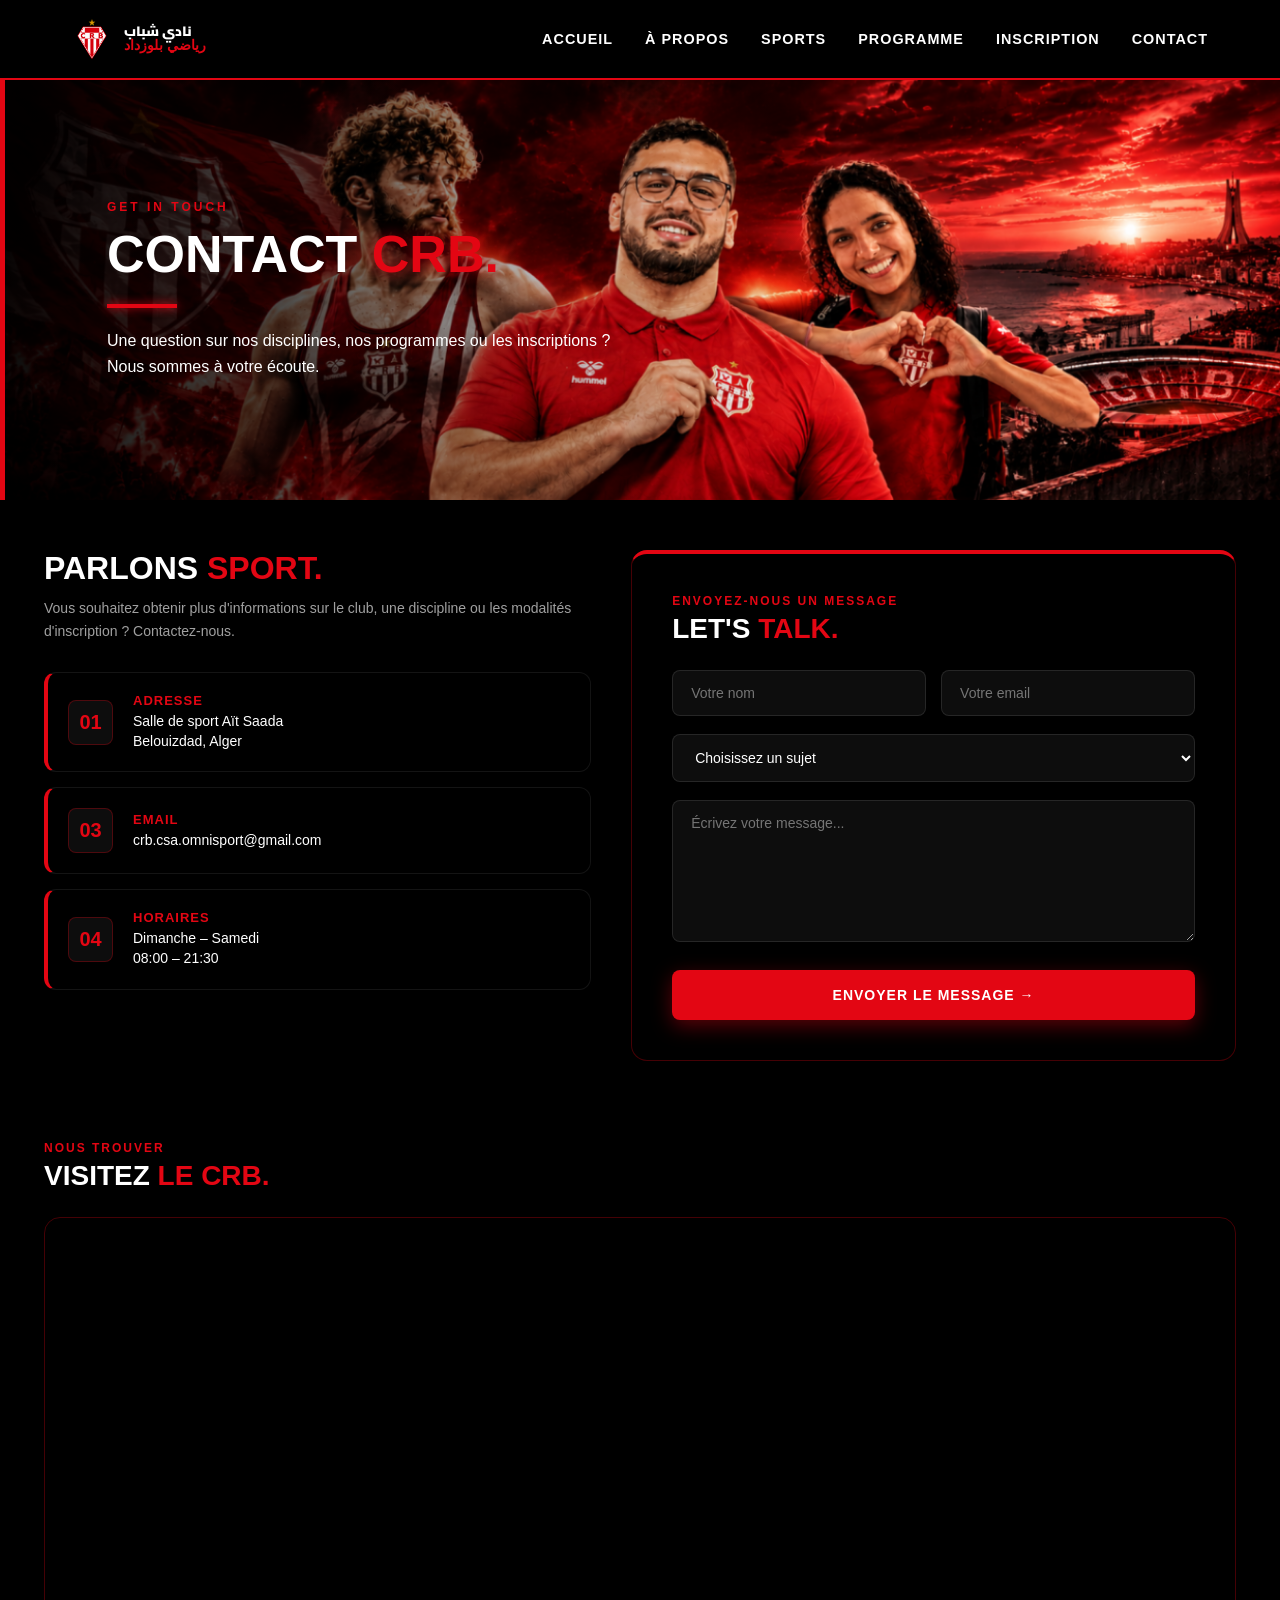
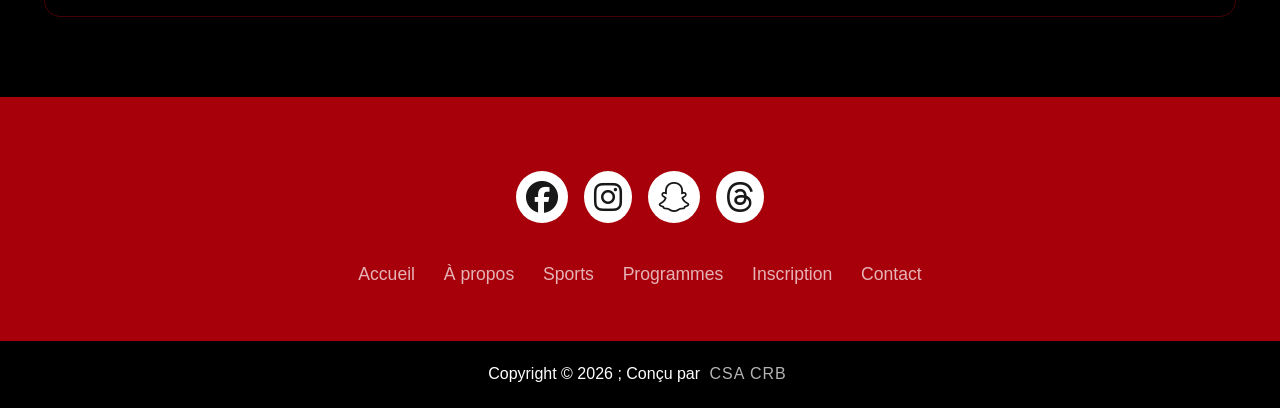
==== commit d0925eb1: "Enhance logo styling across multiple CSS files; update hero images and fix image paths in HTML files" ====
--- a/html/contact.html
+++ b/html/contact.html
@@ -21,6 +21,8 @@
     <!-- Font Awesome -->
    <link rel="stylesheet" href="https://cdnjs.cloudflare.com/ajax/libs/font-awesome/6.5.1/css/all.min.css" integrity="sha512-DTOQO9RWCH3ppGqcWaEA1BIZOC6xxalwEsw9c2QQeAIftl+Vegovlnee1c9QX4TctnWMn13TZye+giMm8e2LwA==" crossorigin="anonymous" referrerpolicy="no-referrer" />
 
+
+   <link href="https://fonts.googleapis.com/css2?family=Cairo:wght@700;900&display=swap" rel="stylesheet">
   </head>
 
   <body>
@@ -29,7 +31,7 @@
       <nav>
         <a href="index.html" class="logo">
           <img src="../images/CRB étoilé.png" alt="CRB Logo" />
-          <div class="logo-text">النادي الهاوي لشباب<span>رياضي بلوزداد</span></div>
+          <div class="logo-text">نادي شباب<span>رياضي بلوزداد</span></div>
         </a>
 
         <ul>
@@ -73,7 +75,7 @@
       </p>
 
        <div class="hero-image">
-          <img src="../images/BETTER.PNG" alt="legends" />
+          <img src="../images/better2.png" alt="legends" />
         </div>
 
     </div>
--- a/css/style.css
+++ b/css/style.css
@@ -55,6 +55,12 @@
   text-decoration: none;
   color: var(--crb-white);
   font-weight: bold;
+  .logo-text,
+  .site-title {
+    font-family: "Cairo", sans-serif !important;
+    font-weight: 900 !important; /* وزن ثقيل وقوي ليتناسب مع اللوجو الرياضي */
+    text-transform: uppercase;
+  }
 }
 
 /* Image*/
--- a/css/contact.css
+++ b/css/contact.css
@@ -37,6 +37,13 @@
   color: var(--crb-white);
 
   font-weight: bold;
+
+  .logo-text,
+  .site-title {
+    font-family: "Cairo", sans-serif !important;
+    font-weight: 900 !important; /* وزن ثقيل وقوي ليتناسب مع اللوجو الرياضي */
+    text-transform: uppercase;
+  }
 }
 
 /* ================= LOGO IMAGE ================= */
@@ -101,7 +108,6 @@
 /* =========================================================
    ================= HERO IMAGE =============================
    ========================================================= */
-
 
 .contact-hero .hero-image {
   position: absolute;
--- a/css/responsive.css
+++ b/css/responsive.css
@@ -1339,3 +1339,76 @@
     border: none !important;
   }
 }
+
+/* =========================================
+   تعديل حجم الهيرو في صفحتي Contact و Inscription
+   ========================================= */
+.contact-hero,
+.inscription-hero {
+  height: 380px !important;
+  min-height: 380px !important;
+  max-height: 420px !important;
+}
+
+.contact-hero .hero-image,
+.inscription-hero .hero-image {
+  height: 100% !important;
+}
+
+.contact-hero .hero-image img,
+.inscription-hero .hero-image img {
+  width: 100% !important;
+  height: 100% !important;
+  object-fit: cover !important;
+}
+
+/* =========================================
+   الحل الجذري والموحد لكل صور الهيرو في الموقع
+   ========================================= */
+
+/* 1. ضبط الشاشات الكبيرة (الكمبيوتر واللابتوب) */
+.hero,
+.contact-hero,
+.inscription-hero,
+.about-hero,
+.sports-hero {
+  height: 450px !important;
+  position: relative !important;
+  overflow: hidden !important;
+}
+
+.hero img,
+.contact-hero img,
+.inscription-hero img,
+.about-hero img,
+.sports-hero img,
+.hero-image img {
+  width: 100% !important;
+  height: 100% !important;
+  object-fit: cover !important;
+  object-position: center 30% !important;
+}
+
+/* 2. ضبط الهواتف الذكية (لجميع الصفحات دفعة واحدة) */
+@media (max-width: 768px) {
+  .hero,
+  .contact-hero,
+  .inscription-hero,
+  .about-hero,
+  .sports-hero {
+    height: 330px !important;
+    min-height: 330px !important;
+  }
+
+  .hero img,
+  .contact-hero img,
+  .inscription-hero img,
+  .about-hero img,
+  .sports-hero img,
+  .hero-image img {
+    width: 100% !important;
+    height: 100% !important;
+    object-fit: cover !important;
+    object-position: 50% 35% !important;
+  }
+}
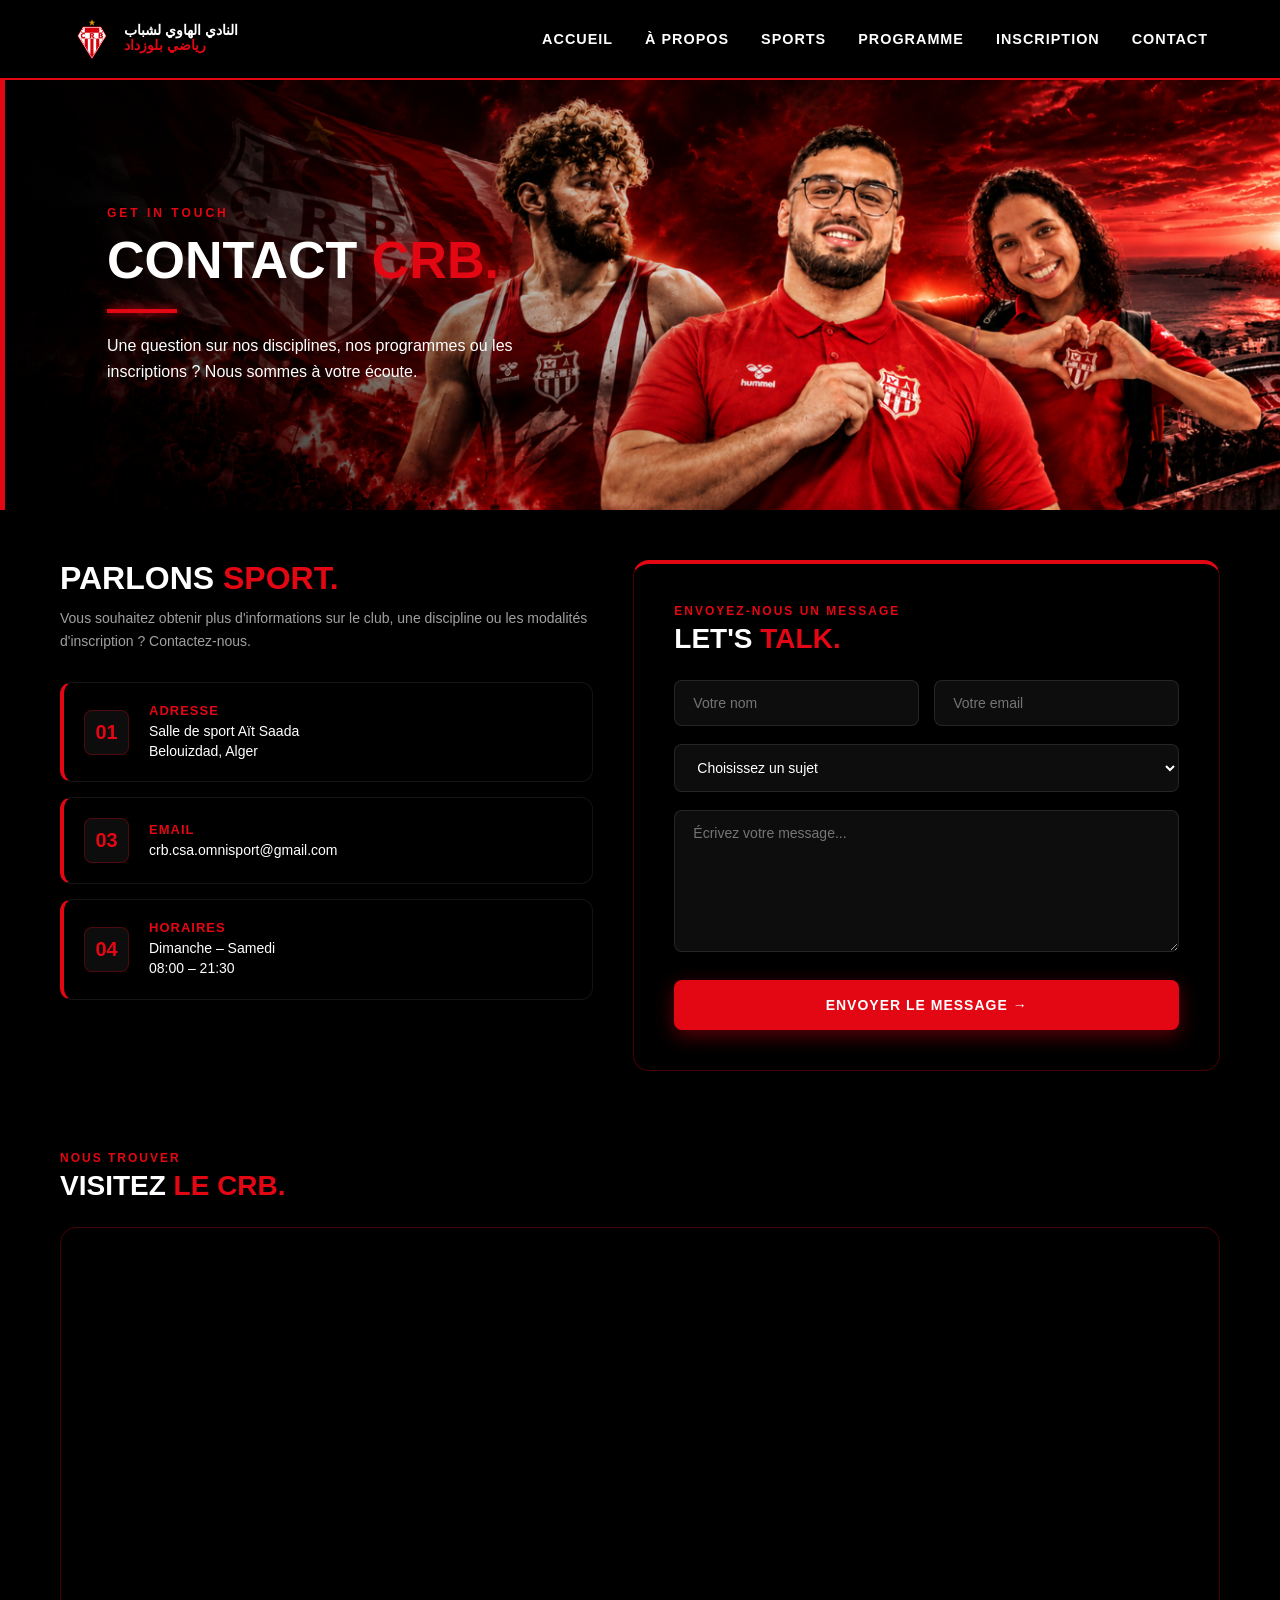
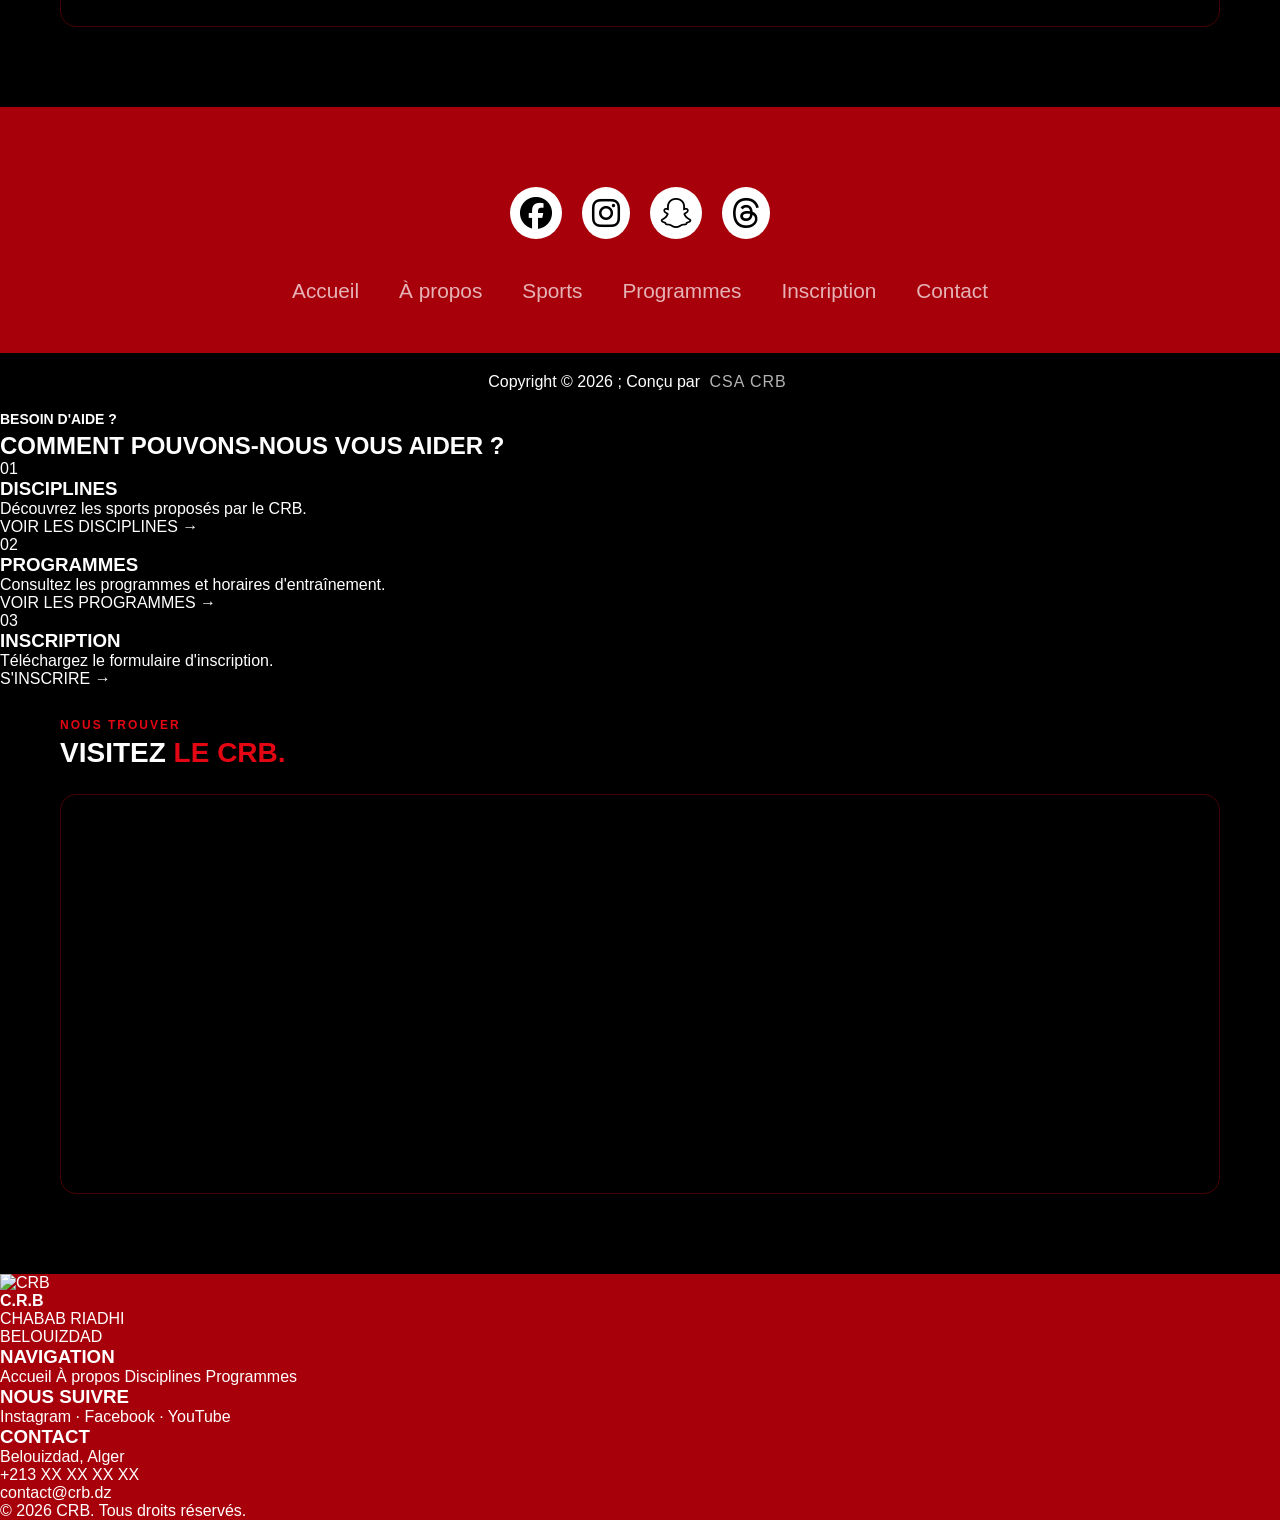
==== commit f60ead55: "Add contact resources and footer content Add help links and a location map to the contact page, expa" ====
--- a/html/contact.html
+++ b/html/contact.html
@@ -1,4 +1,4 @@
-<!DOCTYPE html>
+<!doctype html>
 <html lang="en">
   <head>
     <meta charset="UTF-8" />
@@ -16,13 +16,11 @@
      <link rel="stylesheet" href="../css/footer.css" />
 
     <!--crb responsive-->
-    <link rel="stylesheet" href="../css/responsive.css" />
+    <link rel="stylesheet" href="../css/crbresponsive.css" />
 
     <!-- Font Awesome -->
    <link rel="stylesheet" href="https://cdnjs.cloudflare.com/ajax/libs/font-awesome/6.5.1/css/all.min.css" integrity="sha512-DTOQO9RWCH3ppGqcWaEA1BIZOC6xxalwEsw9c2QQeAIftl+Vegovlnee1c9QX4TctnWMn13TZye+giMm8e2LwA==" crossorigin="anonymous" referrerpolicy="no-referrer" />
 
-
-   <link href="https://fonts.googleapis.com/css2?family=Cairo:wght@700;900&display=swap" rel="stylesheet">
   </head>
 
   <body>
@@ -31,7 +29,7 @@
       <nav>
         <a href="index.html" class="logo">
           <img src="../images/CRB étoilé.png" alt="CRB Logo" />
-          <div class="logo-text">نادي شباب<span>رياضي بلوزداد</span></div>
+          <div class="logo-text">النادي الهاوي لشباب<span>رياضي بلوزداد</span></div>
         </a>
 
         <ul>
@@ -75,7 +73,7 @@
       </p>
 
        <div class="hero-image">
-          <img src="../images/better2.png" alt="legends" />
+          <img src="../images/BETTER.PNG" alt="legends" />
         </div>
 
     </div>
@@ -296,8 +294,156 @@
     </div>
 </footer>
 
-    <script src="../js/script.js"></script>
-
-
-  </body>
+    <!-- ================= HOW CAN WE HELP ================= -->
+
+    <section class="help-section">
+
+      <p class="small-title">BESOIN D'AIDE ?</p>
+
+      <h2>
+        COMMENT POUVONS-NOUS <span>VOUS AIDER ?</span>
+      </h2>
+
+
+      <div class="help-grid">
+
+        <div class="help-card">
+          <span>01</span>
+          <h3>DISCIPLINES</h3>
+          <p>
+            Découvrez les sports proposés
+            par le CRB.
+          </p>
+          <a href="sports.html">
+            VOIR LES DISCIPLINES →
+          </a>
+        </div>
+
+
+        <div class="help-card">
+          <span>02</span>
+          <h3>PROGRAMMES</h3>
+          <p>
+            Consultez les programmes et
+            horaires d'entraînement.
+          </p>
+          <a href="programs.html">
+            VOIR LES PROGRAMMES →
+          </a>
+        </div>
+
+
+        <div class="help-card">
+          <span>03</span>
+          <h3>INSCRIPTION</h3>
+          <p>
+            Téléchargez le formulaire
+            d'inscription.
+          </p>
+          <a href="inscription.html">
+            S'INSCRIRE →
+          </a>
+        </div>
+
+      </div>
+
+    </section>
+
+
+    <!-- ================= MAP ================= -->
+
+    <section class="map-section">
+
+      <div class="map-title">
+
+        <p class="small-title">NOUS TROUVER</p>
+
+        <h2>
+          VISITEZ <span>LE CRB.</span>
+        </h2>
+
+      </div>
+
+
+      <div class="map">
+
+        <!-- Remplace cette iframe par la vraie localisation du club -->
+
+        <iframe
+          src="https://www.google.com/maps?q=Belouizdad,Alger,Algeria&output=embed"
+          loading="lazy"
+          allowfullscreen>
+        </iframe>
+
+      </div>
+
+    </section>
+
+  </main>
+
+
+  <!-- ================= FOOTER ================= -->
+
+  <footer>
+
+    <div class="footer-logo">
+
+      <img src="images/crb-logo.png" alt="CRB">
+
+      <div>
+        <strong>C.R.B</strong>
+
+        <p>
+          CHABAB RIADHI<br>
+          BELOUIZDAD
+        </p>
+      </div>
+
+    </div>
+
+
+    <div>
+
+      <h3>NAVIGATION</h3>
+
+      <a href="index.html">Accueil</a>
+      <a href="about.html">À propos</a>
+      <a href="sports.html">Disciplines</a>
+      <a href="programs.html">Programmes</a>
+
+    </div>
+
+
+    <div>
+
+      <h3>NOUS SUIVRE</h3>
+
+      <p>
+        Instagram · Facebook · YouTube
+      </p>
+
+    </div>
+
+
+    <div>
+
+      <h3>CONTACT</h3>
+
+      <p>Belouizdad, Alger</p>
+      <p>+213 XX XX XX XX</p>
+      <p>contact@crb.dz</p>
+
+    </div>
+
+
+    <div class="copyright">
+
+      © 2026 CRB. Tous droits réservés.
+
+    </div>
+
+  </footer>
+
+</body>
+
 </html>
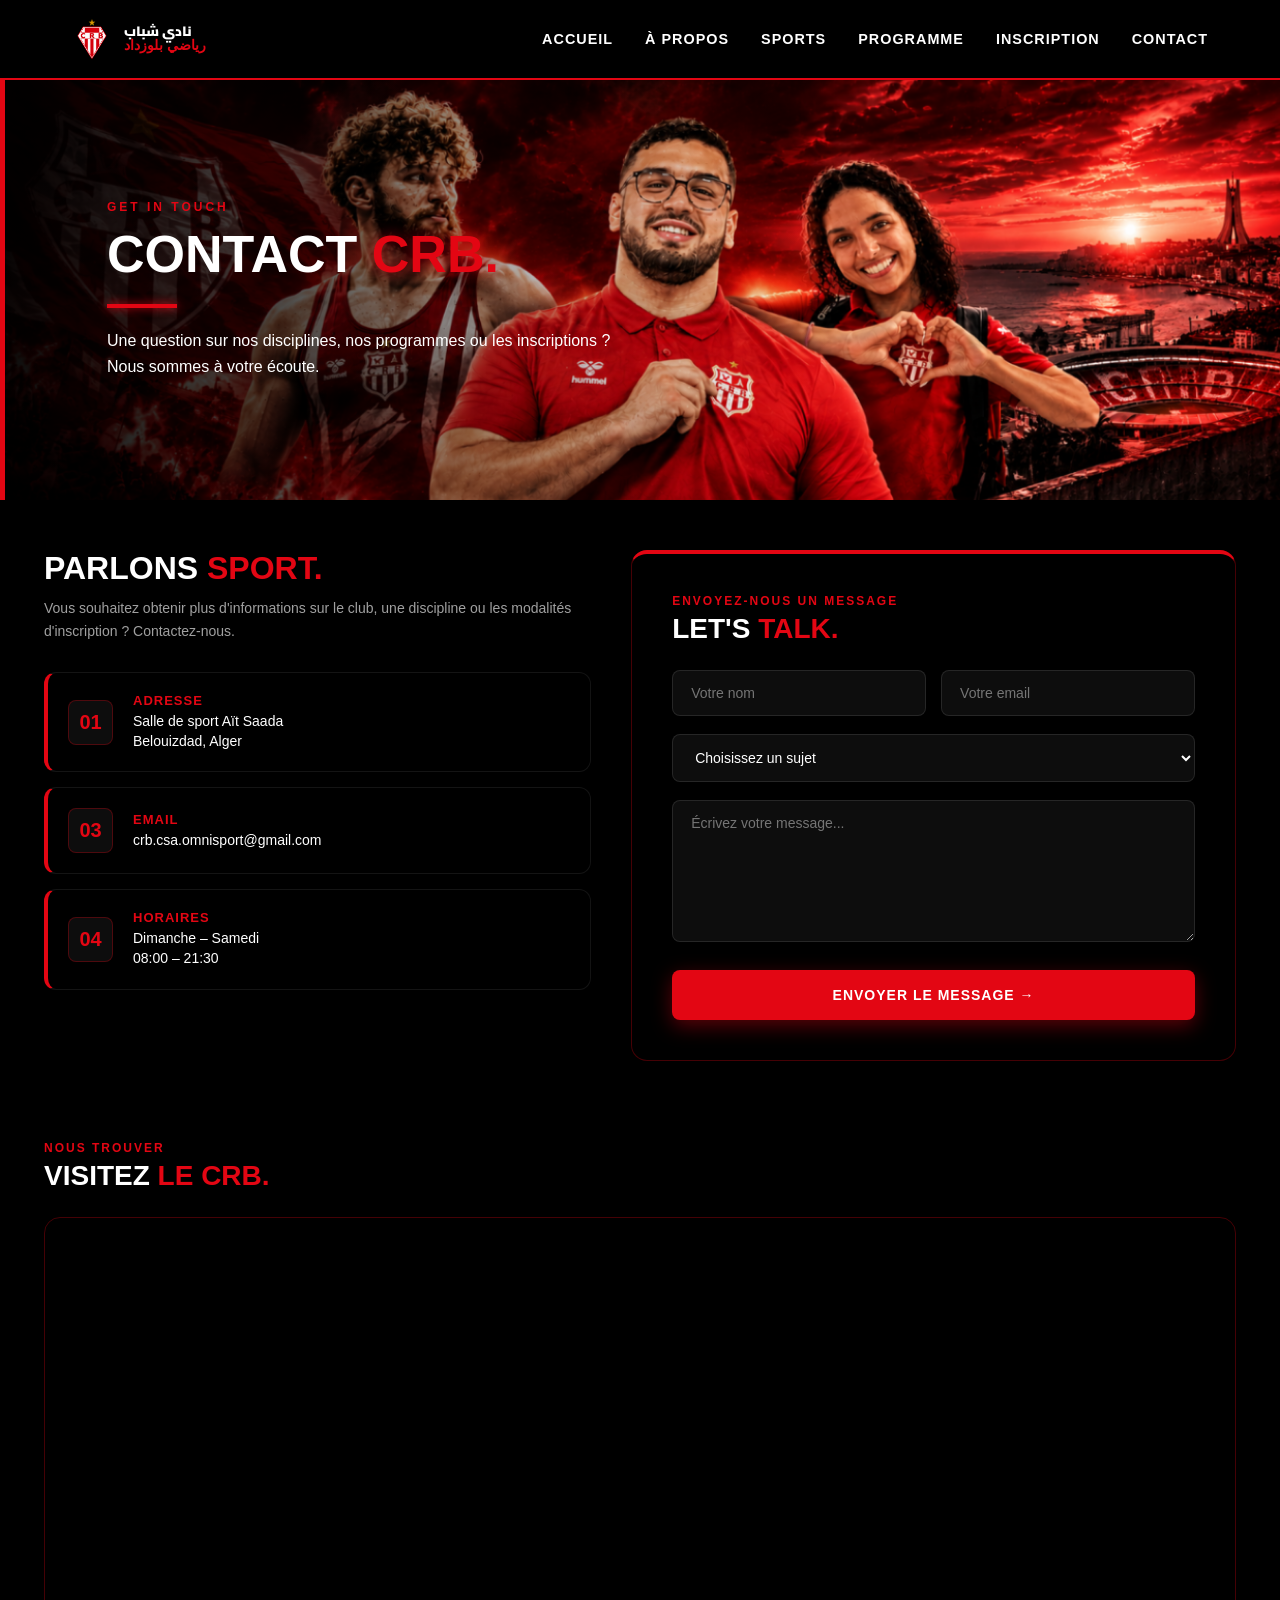
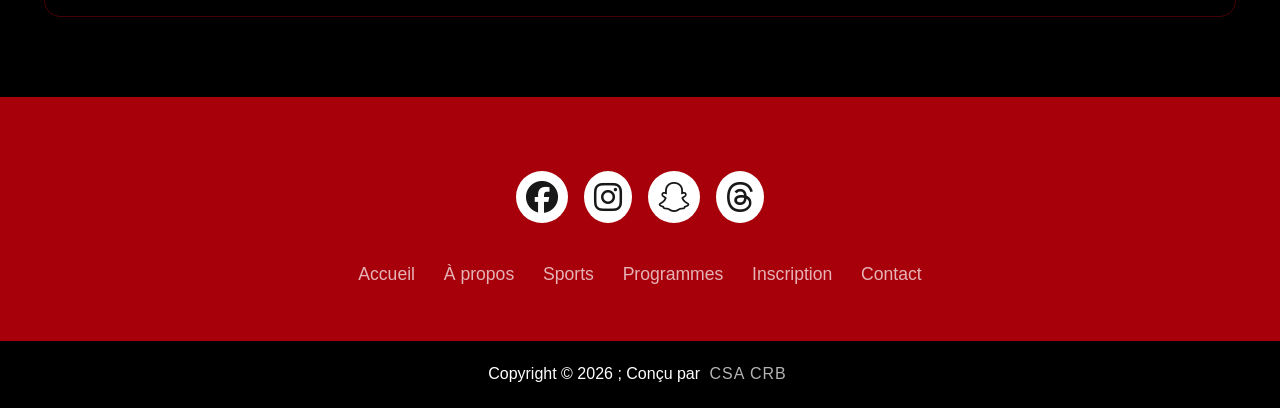
==== commit b3204f63: "Merge branch 'main' of https://github.com/imenebousebsi/FINAL.Project" ====
--- a/html/contact.html
+++ b/html/contact.html
@@ -1,4 +1,4 @@
-<!doctype html>
+<!DOCTYPE html>
 <html lang="en">
   <head>
     <meta charset="UTF-8" />
@@ -16,11 +16,13 @@
      <link rel="stylesheet" href="../css/footer.css" />
 
     <!--crb responsive-->
-    <link rel="stylesheet" href="../css/crbresponsive.css" />
+    <link rel="stylesheet" href="../css/responsive.css" />
 
     <!-- Font Awesome -->
    <link rel="stylesheet" href="https://cdnjs.cloudflare.com/ajax/libs/font-awesome/6.5.1/css/all.min.css" integrity="sha512-DTOQO9RWCH3ppGqcWaEA1BIZOC6xxalwEsw9c2QQeAIftl+Vegovlnee1c9QX4TctnWMn13TZye+giMm8e2LwA==" crossorigin="anonymous" referrerpolicy="no-referrer" />
 
+
+   <link href="https://fonts.googleapis.com/css2?family=Cairo:wght@700;900&display=swap" rel="stylesheet">
   </head>
 
   <body>
@@ -29,7 +31,7 @@
       <nav>
         <a href="index.html" class="logo">
           <img src="../images/CRB étoilé.png" alt="CRB Logo" />
-          <div class="logo-text">النادي الهاوي لشباب<span>رياضي بلوزداد</span></div>
+          <div class="logo-text">نادي شباب<span>رياضي بلوزداد</span></div>
         </a>
 
         <ul>
@@ -73,7 +75,7 @@
       </p>
 
        <div class="hero-image">
-          <img src="../images/BETTER.PNG" alt="legends" />
+          <img src="../images/better2.png" alt="legends" />
         </div>
 
     </div>
@@ -292,158 +294,4 @@
     <div class="footerBottom">
         <p>Copyright © 2026 ; Conçu par <span class="designer">CSA CRB</span></p>
     </div>
-</footer>
-
-    <!-- ================= HOW CAN WE HELP ================= -->
-
-    <section class="help-section">
-
-      <p class="small-title">BESOIN D'AIDE ?</p>
-
-      <h2>
-        COMMENT POUVONS-NOUS <span>VOUS AIDER ?</span>
-      </h2>
-
-
-      <div class="help-grid">
-
-        <div class="help-card">
-          <span>01</span>
-          <h3>DISCIPLINES</h3>
-          <p>
-            Découvrez les sports proposés
-            par le CRB.
-          </p>
-          <a href="sports.html">
-            VOIR LES DISCIPLINES →
-          </a>
-        </div>
-
-
-        <div class="help-card">
-          <span>02</span>
-          <h3>PROGRAMMES</h3>
-          <p>
-            Consultez les programmes et
-            horaires d'entraînement.
-          </p>
-          <a href="programs.html">
-            VOIR LES PROGRAMMES →
-          </a>
-        </div>
-
-
-        <div class="help-card">
-          <span>03</span>
-          <h3>INSCRIPTION</h3>
-          <p>
-            Téléchargez le formulaire
-            d'inscription.
-          </p>
-          <a href="inscription.html">
-            S'INSCRIRE →
-          </a>
-        </div>
-
-      </div>
-
-    </section>
-
-
-    <!-- ================= MAP ================= -->
-
-    <section class="map-section">
-
-      <div class="map-title">
-
-        <p class="small-title">NOUS TROUVER</p>
-
-        <h2>
-          VISITEZ <span>LE CRB.</span>
-        </h2>
-
-      </div>
-
-
-      <div class="map">
-
-        <!-- Remplace cette iframe par la vraie localisation du club -->
-
-        <iframe
-          src="https://www.google.com/maps?q=Belouizdad,Alger,Algeria&output=embed"
-          loading="lazy"
-          allowfullscreen>
-        </iframe>
-
-      </div>
-
-    </section>
-
-  </main>
-
-
-  <!-- ================= FOOTER ================= -->
-
-  <footer>
-
-    <div class="footer-logo">
-
-      <img src="images/crb-logo.png" alt="CRB">
-
-      <div>
-        <strong>C.R.B</strong>
-
-        <p>
-          CHABAB RIADHI<br>
-          BELOUIZDAD
-        </p>
-      </div>
-
-    </div>
-
-
-    <div>
-
-      <h3>NAVIGATION</h3>
-
-      <a href="index.html">Accueil</a>
-      <a href="about.html">À propos</a>
-      <a href="sports.html">Disciplines</a>
-      <a href="programs.html">Programmes</a>
-
-    </div>
-
-
-    <div>
-
-      <h3>NOUS SUIVRE</h3>
-
-      <p>
-        Instagram · Facebook · YouTube
-      </p>
-
-    </div>
-
-
-    <div>
-
-      <h3>CONTACT</h3>
-
-      <p>Belouizdad, Alger</p>
-      <p>+213 XX XX XX XX</p>
-      <p>contact@crb.dz</p>
-
-    </div>
-
-
-    <div class="copyright">
-
-      © 2026 CRB. Tous droits réservés.
-
-    </div>
-
-  </footer>
-
-</body>
-
-</html>
+</footer>
--- a/css/responsive.css
+++ b/css/responsive.css
@@ -0,0 +1,1414 @@
+/*
+- CRB RESPONSIVE ENHANCEMENTS
+- Ajoutez ce fichier APRÈS les feuilles CSS existantes.
+- Objectif : corriger le responsive et quelques erreurs CSS sans remplacer
+- la palette, les images, les textes ou l'identité visuelle existante.
+ */
+
+/* =========================================================
+1. BASE RESPONSIVE / PREVENT OVERFLOW
+   ========================================================= */
+
+:root {
+  --crb-red: #e30613;
+  --crb-red-dark: #a8000a;
+  --crb-black: #000000;
+  --crb-dark-bg: #0d0d0d;
+  --crb-white: #ffffff;
+  --crb-gray: #a0a0a0;
+  --crb-font-main: "Segoe UI", Tahoma, Geneva, Verdana, sans-serif;
+}
+
+*,
+*::before,
+*::after {
+  box-sizing: border-box;
+}
+
+html {
+  width: 100%;
+  max-width: 100%;
+  -webkit-text-size-adjust: 100%;
+  text-size-adjust: 100%;
+  scroll-behavior: smooth;
+}
+
+body {
+  width: 100%;
+  max-width: 100%;
+  min-width: 0;
+  overflow-x: clip;
+}
+
+img,
+video,
+svg,
+canvas {
+  max-width: 100%;
+}
+
+img {
+  height: auto;
+}
+
+iframe {
+  max-width: 100%;
+}
+
+button,
+input,
+select,
+textarea {
+  max-width: 100%;
+  font: inherit;
+}
+
+button,
+a,
+input,
+select,
+textarea {
+  -webkit-tap-highlight-color: transparent;
+}
+
+a,
+button {
+  touch-action: manipulation;
+}
+
+p,
+h1,
+h2,
+h3,
+h4,
+h5,
+h6,
+li,
+td,
+th {
+  overflow-wrap: anywhere;
+}
+
+:focus-visible {
+  outline: 2px solid var(--crb-red, #e30613);
+  outline-offset: 3px;
+}
+
+/* Keep the current theme; do not force colors on page-specific sections. */
+body {
+  font-family: var(--font-main, var(--crb-font-main));
+}
+
+/* =========================================================
+2. HEADER / NAVIGATION
+   ========================================================= */
+
+header {
+  width: 100%;
+  max-width: 100%;
+}
+
+nav {
+  width: 100%;
+  min-width: 0;
+  gap: clamp(0.75rem, 2vw, 2rem);
+}
+
+.logo {
+  min-width: 0;
+  flex-shrink: 0;
+}
+
+.logo img {
+  display: block;
+  max-width: 100%;
+  object-fit: contain;
+}
+
+.logo-text {
+  min-width: 0;
+  overflow-wrap: normal;
+}
+
+nav ul {
+  min-width: 0;
+  align-items: center;
+}
+
+nav ul li {
+  min-width: 0;
+}
+
+nav ul li a {
+  display: inline-block;
+  text-decoration: none;
+  text-underline-offset: 0.25em;
+}
+
+@media (max-width: 1100px) {
+  nav {
+    padding-left: clamp(1rem, 3vw, 2rem);
+    padding-right: clamp(1rem, 3vw, 2rem);
+  }
+
+  nav ul {
+    gap: clamp(0.65rem, 1.5vw, 1.5rem);
+  }
+
+  nav ul li a {
+    letter-spacing: 0.04em;
+  }
+}
+
+@media (max-width: 768px) {
+  nav {
+    flex-direction: column;
+    justify-content: center;
+    gap: 0.85rem;
+    padding: 0.9rem 1rem;
+  }
+
+  .logo {
+    max-width: 100%;
+  }
+
+  nav ul {
+    width: 100%;
+    flex-wrap: wrap;
+    justify-content: center;
+    gap: 0.5rem 1rem;
+    padding: 0;
+    margin: 0;
+  }
+
+  nav ul li a {
+    padding: 0.35rem 0.1rem;
+    font-size: clamp(0.68rem, 2.2vw, 0.85rem);
+    white-space: normal;
+    text-align: center;
+  }
+}
+
+@media (max-width: 380px) {
+  nav {
+    padding-left: 0.65rem;
+    padding-right: 0.65rem;
+  }
+
+  .logo {
+    gap: 0.5rem;
+  }
+
+  .logo img {
+    max-height: 32px;
+    width: auto;
+  }
+
+  .logo-text {
+    font-size: 0.65rem;
+  }
+
+  nav ul {
+    gap: 0.35rem 0.65rem;
+  }
+
+  nav ul li a {
+    font-size: 0.62rem;
+  }
+}
+
+/* =========================================================
+3. HOME HERO
+   ========================================================= */
+
+.hero {
+  width: 100%;
+  min-height: 360px;
+  height: clamp(390px, 43vw, 620px);
+  isolation: isolate;
+}
+
+.hero-image {
+  overflow: hidden;
+}
+
+.hero-image img {
+  width: 100%;
+  height: 100%;
+  object-fit: cover;
+  object-position: center;
+}
+
+.hero-image::after {
+  pointer-events: none;
+}
+
+.hero-text {
+  width: min(58%, 720px);
+  min-width: 0;
+  padding-left: clamp(1.25rem, 5vw, 4rem);
+  padding-right: clamp(1rem, 3vw, 2rem);
+}
+
+.hero h1 {
+  font-size: clamp(2rem, 5vw, 4rem);
+  line-height: 1.02;
+  overflow-wrap: normal;
+}
+
+.description {
+  width: 100%;
+  max-width: 34rem;
+  font-size: clamp(0.8rem, 1.1vw, 1rem);
+  line-height: 1.65;
+}
+
+.buttons {
+  flex-wrap: wrap;
+  align-items: center;
+}
+
+.main-btn {
+  min-height: 42px;
+  max-width: 100%;
+  text-align: center;
+  line-height: 1.35;
+}
+
+@media (max-width: 768px) {
+  .hero {
+    height: clamp(430px, 82svh, 560px);
+    min-height: 430px;
+  }
+
+  .hero-image img {
+    object-position: center;
+  }
+
+  .hero-image::after {
+    width: 100%;
+    background: linear-gradient(
+      90deg,
+      rgba(0, 0, 0, 0.88),
+      rgba(0, 0, 0, 0.62) 58%,
+      rgba(0, 0, 0, 0.28)
+    );
+  }
+
+  .hero-text {
+    width: 100%;
+    padding: 2rem clamp(1.1rem, 5vw, 2rem);
+  }
+
+  .hero h1 {
+    max-width: 13ch;
+    font-size: clamp(2.15rem, 8vw, 3.25rem);
+  }
+
+  .description {
+    max-width: 32rem;
+    font-size: 0.85rem;
+  }
+
+  .buttons {
+    gap: 0.6rem;
+  }
+
+  .main-btn {
+    padding: 0.7rem 0.9rem;
+    font-size: 0.8rem;
+  }
+}
+
+@media (max-width: 380px) {
+  .hero {
+    min-height: 410px;
+    height: 480px;
+  }
+
+  .hero h1 {
+    font-size: clamp(1.8rem, 9vw, 2.2rem);
+  }
+
+  .buttons {
+    align-items: stretch;
+  }
+
+  .buttons .main-btn {
+    flex: 1 1 auto;
+  }
+}
+
+/* =========================================================
+4. ABOUT SPLIT SECTION (.about)
+   ========================================================= */
+
+.about {
+  min-width: 0;
+  gap: clamp(2rem, 5vw, 5rem);
+}
+
+.about-image,
+.about-text {
+  min-width: 0;
+}
+
+.about-image {
+  width: min(50%, 650px);
+}
+
+.about-image img {
+  object-fit: cover;
+}
+
+.about-text {
+  width: min(45%, 600px);
+}
+
+.about-text h2 {
+  font-size: clamp(2rem, 5vw, 4.5rem);
+  overflow-wrap: normal;
+}
+
+.about-text > p {
+  max-width: 100%;
+  line-height: 1.75;
+}
+
+.about-btn {
+  min-height: 42px;
+  text-align: center;
+}
+
+@media (max-width: 900px) {
+  .about {
+    min-height: 0;
+    padding: clamp(3.5rem, 8vw, 5rem) 6%;
+    gap: 2.5rem;
+  }
+
+  .about-image {
+    width: 46%;
+    height: clamp(300px, 48vw, 440px);
+  }
+
+  .about-text {
+    width: 54%;
+  }
+
+  .about-title {
+    max-width: 100%;
+    font-size: clamp(0.8rem, 2vw, 1.15rem);
+    letter-spacing: clamp(0.05em, 0.4vw, 0.18em);
+    padding-left: clamp(1rem, 3vw, 2.5rem);
+  }
+}
+
+@media (max-width: 680px) {
+  .about {
+    flex-direction: column;
+    align-items: stretch;
+    padding: 3.5rem 6%;
+    gap: 2.5rem;
+  }
+
+  .about-image {
+    width: calc(100% - 0.5rem);
+    max-width: 600px;
+    height: clamp(240px, 70vw, 390px);
+    margin-right: 0.5rem;
+  }
+
+  .about-image::before {
+    transform: translate(-0.5rem, 0.5rem);
+  }
+
+  .about-image::after {
+    width: clamp(45px, 13vw, 75px);
+    height: clamp(45px, 13vw, 75px);
+    right: -0.5rem;
+    bottom: -0.5rem;
+  }
+
+  .about-text {
+    width: 100%;
+    max-width: 600px;
+  }
+
+  .about-text h2 {
+    font-size: clamp(2rem, 9vw, 3.2rem);
+    line-height: 1;
+  }
+
+  .about-text > p {
+    font-size: clamp(0.82rem, 2.5vw, 1rem);
+  }
+}
+
+/* =========================================================
+5. ABOUT PAGE (.about-hero / .about-section)
+   ========================================================= */
+
+.about-hero,
+.about-section,
+.values-section,
+.athletes-section,
+.about-cta,
+.sports-banner {
+  min-width: 0;
+}
+
+.about-hero {
+  min-height: clamp(300px, 35vw, 430px);
+}
+
+.hero-content {
+  min-width: 0;
+  width: 100%;
+}
+
+.about-hero h1 {
+  font-size: clamp(2.2rem, 6vw, 5rem);
+  overflow-wrap: normal;
+}
+
+.about-section {
+  width: 100%;
+  max-width: 1260px;
+  grid-template-columns: minmax(0, 1fr) minmax(0, 1fr);
+  padding-left: clamp(1.25rem, 4vw, 2rem);
+  padding-right: clamp(1.25rem, 4vw, 2rem);
+  gap: clamp(2rem, 5vw, 4.5rem);
+}
+
+.about-image2 {
+  min-width: 0;
+  height: clamp(260px, 38vw, 480px);
+}
+
+.about-image2 img {
+  width: 100%;
+  height: 100%;
+  object-fit: cover;
+}
+
+.about-content {
+  min-width: 0;
+}
+
+.about-content h2,
+.section-header h2,
+.about-cta h2 {
+  font-size: clamp(2rem, 5vw, 4rem);
+  overflow-wrap: normal;
+}
+
+.values-grid {
+  grid-template-columns: repeat(4, minmax(0, 1fr));
+}
+
+.value-card {
+  min-width: 0;
+}
+
+.sports-banner {
+  flex-wrap: wrap;
+}
+
+.athletes-grid {
+  grid-template-columns: repeat(3, minmax(0, 1fr));
+}
+
+.athlete-card {
+  min-width: 0;
+}
+
+.about-cta {
+  flex-wrap: wrap;
+}
+
+@media (max-width: 1000px) {
+  .about-section {
+    grid-template-columns: minmax(0, 1fr);
+    gap: 2.25rem;
+  }
+
+  .about-image2 {
+    height: clamp(280px, 55vw, 430px);
+  }
+
+  .values-grid {
+    grid-template-columns: repeat(2, minmax(0, 1fr));
+  }
+
+  .athletes-grid {
+    grid-template-columns: repeat(2, minmax(0, 1fr));
+  }
+
+  .sports-banner {
+    align-items: flex-start;
+    flex-direction: column;
+  }
+}
+
+@media (max-width: 600px) {
+  .about-hero {
+    min-height: 300px;
+    padding: 3.5rem 6%;
+  }
+
+  .about-hero h1 {
+    font-size: clamp(2rem, 9vw, 2.8rem);
+  }
+
+  .about-section,
+  .values-section,
+  .athletes-section {
+    padding-top: 3.5rem;
+    padding-bottom: 3.5rem;
+  }
+
+  .about-image2 {
+    height: clamp(220px, 68vw, 340px);
+  }
+
+  .values-grid,
+  .athletes-grid {
+    grid-template-columns: minmax(0, 1fr);
+  }
+
+  .value-card {
+    min-height: 0;
+  }
+
+  .value-number {
+    margin-bottom: 2rem;
+  }
+
+  .athlete-card {
+    height: clamp(300px, 95vw, 430px);
+  }
+
+  .sports-banner {
+    padding: 3.5rem 6%;
+    gap: 1.5rem;
+  }
+
+  .about-cta {
+    padding: 3.5rem 6%;
+    flex-direction: column;
+    align-items: stretch;
+  }
+
+  .about-cta .main-btn,
+  .about-cta .outline-btn {
+    width: 100%;
+    text-align: center;
+  }
+}
+
+/* =========================================================
+6. SPORTS CARDS
+   ========================================================= */
+
+.sports {
+  padding-left: clamp(1rem, 6vw, 5rem);
+  padding-right: clamp(1rem, 6vw, 5rem);
+}
+
+.sport-container {
+  grid-template-columns: repeat(5, minmax(0, 1fr));
+}
+
+.sport-card {
+  min-width: 0;
+  height: clamp(220px, 23vw, 320px);
+}
+
+.sport-card img {
+  width: 100%;
+  height: 100%;
+  object-fit: cover;
+}
+
+.sport-card h3 {
+  max-width: calc(100% - 3.5rem);
+  font-size: clamp(0.85rem, 1.4vw, 1.2rem);
+  overflow-wrap: normal;
+}
+
+.sport-card a {
+  text-decoration: none;
+}
+
+@media (max-width: 1200px) {
+  .sport-container {
+    grid-template-columns: repeat(3, minmax(0, 1fr));
+  }
+}
+
+@media (max-width: 900px) {
+  .sport-container {
+    grid-template-columns: repeat(2, minmax(0, 1fr));
+  }
+
+  .sports > h2 {
+    font-size: clamp(1.8rem, 5vw, 2.5rem);
+  }
+
+  .sport-card {
+    height: clamp(230px, 38vw, 320px);
+  }
+}
+
+@media (max-width: 560px) {
+  .sport-container {
+    grid-template-columns: minmax(0, 1fr);
+    max-width: 460px;
+  }
+
+  .sport-card {
+    height: clamp(230px, 72vw, 320px);
+  }
+
+  .sports > h2 {
+    font-size: clamp(1.6rem, 7vw, 2rem);
+    line-height: 1.15;
+  }
+}
+
+/* =========================================================
+7. PROGRAM OVERVIEW (.program)
+   ========================================================= */
+
+.program {
+  width: 100%;
+  min-width: 0;
+  background-position: center;
+  background-size: cover;
+}
+
+.program-content {
+  min-width: 0;
+}
+
+.program-info {
+  min-width: 0;
+}
+
+.program-item,
+.program-card {
+  min-width: 0;
+}
+
+.program-card {
+  width: min(320px, 100%);
+}
+
+.program-item p,
+.program-card p,
+.program-intro {
+  line-height: 1.65;
+  overflow-wrap: anywhere;
+}
+
+.program-btn {
+  gap: 0.75rem;
+  text-decoration: none;
+}
+
+@media (max-width: 992px) {
+  .program-content {
+    flex-direction: column;
+  }
+
+  .program-card {
+    width: 100%;
+    max-width: 560px;
+    margin-inline: auto;
+  }
+}
+
+@media (max-width: 480px) {
+  .program {
+    padding-left: 5%;
+    padding-right: 5%;
+  }
+
+  .program-header h2 {
+    font-size: clamp(1.4rem, 7vw, 1.9rem);
+    overflow-wrap: normal;
+  }
+
+  .program-item,
+  .program-card {
+    padding: 1rem;
+  }
+}
+
+/* =========================================================
+8. PROGRAM SCHEDULE TABLES
+   ========================================================= */
+
+.program-section {
+  width: min(100% - 2rem, 1200px);
+  min-width: 0;
+  margin-left: auto;
+  margin-right: auto;
+}
+
+.program-section table {
+  width: 100%;
+  max-width: 100%;
+  border-collapse: collapse;
+}
+
+.program-section th,
+.program-section td {
+  overflow-wrap: anywhere;
+}
+
+.program-section .football-table,
+.program-section .athletics-table {
+  max-width: 100%;
+}
+
+/* Tables can scroll on narrow screens without stretching the whole page. */
+@media (max-width: 767px) {
+  .program-section {
+    width: calc(100% - 1rem);
+    padding: clamp(0.65rem, 3vw, 1rem);
+  }
+
+  .program-section table {
+    display: block;
+    width: 100%;
+    max-width: 100%;
+    overflow-x: auto;
+    overscroll-behavior-x: contain;
+    -webkit-overflow-scrolling: touch;
+  }
+
+  .program-section table thead,
+  .program-section table tbody {
+    width: auto;
+  }
+
+  .program-section th,
+  .program-section td {
+    min-width: 5rem;
+    white-space: normal;
+  }
+
+  .program-header h1 {
+    font-size: clamp(1rem, 4vw, 1.35rem);
+    line-height: 1.4;
+  }
+
+  .program-header h2 {
+    font-size: clamp(0.9rem, 3.7vw, 1.15rem);
+  }
+
+  .program-header h3 {
+    font-size: clamp(0.75rem, 3vw, 0.95rem);
+  }
+
+  .program-header h4 {
+    font-size: clamp(0.72rem, 2.8vw, 0.9rem);
+  }
+}
+
+/* =========================================================
+9. JOIN CRB SECTION
+   ========================================================= */
+
+.join-crb {
+  width: 100%;
+  min-width: 0;
+}
+
+.join-content {
+  width: 100%;
+  max-width: 700px;
+}
+
+.join-crb h2 {
+  font-size: clamp(1.8rem, 4.5vw, 3rem);
+  overflow-wrap: normal;
+}
+
+.join-crb p {
+  line-height: 1.7;
+}
+
+.join-values {
+  align-items: flex-start;
+}
+
+.join-values span {
+  overflow-wrap: anywhere;
+}
+
+@media (max-width: 520px) {
+  .join-crb {
+    padding: 3rem 5%;
+  }
+
+  .join-values {
+    flex-direction: column;
+    gap: 0.75rem;
+  }
+
+  .join-crb h2 {
+    font-size: clamp(1.6rem, 8vw, 2.2rem);
+  }
+}
+
+/* =========================================================
+10. CONTACT PAGE
+   ========================================================= */
+
+.contact-hero {
+  isolation: isolate;
+  min-height: 360px;
+  height: clamp(360px, 43vw, 520px);
+}
+
+.contact-hero .hero-image {
+  overflow: hidden;
+}
+
+.contact-hero .hero-image img {
+  width: 100%;
+  height: 100%;
+  object-fit: cover;
+}
+
+.contact-hero-content {
+  position: relative;
+  z-index: 3;
+  min-width: 0;
+}
+
+.contact-hero-content h1 {
+  max-width: 100%;
+  font-size: clamp(2rem, 5.2vw, 3.25rem);
+}
+
+.contact-hero-content > p:not(.small-title) {
+  max-width: 34rem;
+  line-height: 1.65;
+}
+
+.contact-section,
+.map-section {
+  width: 100%;
+  max-width: 1240px;
+  min-width: 0;
+  padding-left: clamp(1rem, 3vw, 1.5rem);
+  padding-right: clamp(1rem, 3vw, 1.5rem);
+}
+
+.contact-grid {
+  grid-template-columns: minmax(0, 0.95fr) minmax(0, 1.05fr);
+  gap: clamp(1.5rem, 4vw, 2.5rem);
+}
+
+.contact-info,
+.contact-form {
+  min-width: 0;
+}
+
+.info-card {
+  min-width: 0;
+  gap: clamp(0.75rem, 2vw, 1.25rem);
+}
+
+.info-card > div {
+  min-width: 0;
+}
+
+.contact-form {
+  padding: clamp(1.25rem, 4vw, 2.5rem);
+}
+
+.input-row {
+  grid-template-columns: repeat(2, minmax(0, 1fr));
+}
+
+.contact-form input,
+.contact-form select,
+.contact-form textarea {
+  min-width: 0;
+  min-height: 44px;
+}
+
+.contact-form textarea {
+  resize: vertical;
+}
+
+.map {
+  width: 100%;
+  height: clamp(250px, 42vw, 400px);
+}
+
+.map iframe {
+  display: block;
+}
+
+@media (max-width: 900px) {
+  .contact-grid {
+    grid-template-columns: minmax(0, 1fr);
+  }
+
+  .contact-info h2 {
+    font-size: clamp(1.6rem, 5vw, 2rem);
+  }
+}
+
+@media (max-width: 600px) {
+  .contact-hero {
+    height: auto;
+    min-height: 360px;
+  }
+
+  .contact-hero-content {
+    padding: 3.5rem 1.25rem;
+  }
+
+  .contact-hero-content h1 {
+    width: 100%;
+    font-size: clamp(1.8rem, 8vw, 2.4rem);
+  }
+
+  .contact-hero-content > p:not(.small-title) {
+    width: 100%;
+    font-size: 0.85rem;
+  }
+
+  .contact-hero .hero-image::after {
+    width: 100%;
+    background: linear-gradient(
+      90deg,
+      rgba(0, 0, 0, 0.9),
+      rgba(0, 0, 0, 0.58),
+      rgba(0, 0, 0, 0.3)
+    );
+  }
+
+  .input-row {
+    grid-template-columns: minmax(0, 1fr);
+  }
+
+  .contact-form {
+    padding: 1.15rem;
+    border-radius: 12px;
+  }
+
+  .contact-form h2 {
+    font-size: clamp(1.35rem, 6vw, 1.75rem);
+  }
+
+  .info-card {
+    padding: 1rem;
+    align-items: flex-start;
+  }
+
+  .info-number {
+    width: 38px;
+    height: 38px;
+    font-size: 1rem;
+  }
+
+  .map {
+    height: 260px;
+  }
+}
+
+/* =========================================================
+11. REGISTRATION / INSCRIPTION PAGE
+   ========================================================= */
+
+.inscription-hero {
+  min-height: 340px;
+  height: clamp(360px, 42vw, 480px);
+  isolation: isolate;
+}
+
+.inscription-hero .hero-image {
+  overflow: hidden;
+}
+
+.inscription-hero .hero-image img {
+  width: 100%;
+  height: 100%;
+  object-fit: cover;
+}
+
+.inscription-hero .hero-content {
+  position: relative;
+  z-index: 3;
+}
+
+.inscription-hero .hero-content h1 {
+  max-width: 100%;
+  font-size: clamp(2rem, 5.2vw, 3.25rem);
+}
+
+.registration {
+  width: 100%;
+  max-width: 1240px;
+  min-width: 0;
+  padding-left: clamp(1rem, 3vw, 1.5rem);
+  padding-right: clamp(1rem, 3vw, 1.5rem);
+}
+
+.registration-grid {
+  grid-template-columns: minmax(0, 1.1fr) minmax(0, 0.9fr);
+  gap: clamp(1.25rem, 3vw, 2.5rem);
+}
+
+.registration-grid > *,
+.left-col,
+.right-col {
+  min-width: 0;
+}
+
+.fiche-actions {
+  flex-wrap: wrap;
+}
+
+.download-btn,
+.print-btn {
+  min-width: 0;
+  min-height: 44px;
+}
+
+.documents li {
+  overflow-wrap: anywhere;
+}
+
+.info-box {
+  min-width: 0;
+}
+
+@media (max-width: 900px) {
+  .registration-grid {
+    grid-template-columns: minmax(0, 1fr);
+  }
+
+  .registration {
+    padding-top: 2.5rem;
+    padding-bottom: 3.5rem;
+  }
+}
+
+@media (max-width: 600px) {
+  .inscription-hero {
+    height: auto;
+    min-height: 360px;
+  }
+
+  .inscription-hero .hero-content {
+    padding: 3.5rem 1.25rem;
+  }
+
+  .inscription-hero .hero-content h1 {
+    width: 100%;
+    font-size: clamp(1.8rem, 8vw, 2.4rem);
+  }
+
+  .inscription-hero .hero-content .description {
+    width: 100%;
+    font-size: 0.85rem;
+  }
+
+  .fiche-actions {
+    flex-direction: column;
+  }
+
+  .download-btn,
+  .print-btn {
+    width: 100%;
+  }
+
+  .documents {
+    padding: 1.1rem;
+  }
+
+  .documents li {
+    padding: 0.8rem 0.8rem 0.8rem 2.3rem;
+  }
+
+  .documents li::before {
+    left: 0.8rem;
+  }
+
+  .info-box {
+    align-items: flex-start;
+    padding: 1rem;
+  }
+
+  .info-box strong {
+    font-size: 1.25rem;
+  }
+}
+
+/* =========================================================
+12. FOOTER
+   ========================================================= */
+
+footer {
+  width: 100%;
+  min-width: 0;
+}
+
+.footerContainer {
+  width: 100%;
+  padding-left: clamp(1rem, 3vw, 1.875rem);
+  padding-right: clamp(1rem, 3vw, 1.875rem);
+}
+
+.socialIcons {
+  display: flex;
+  justify-content: center;
+  align-items: center;
+  flex-wrap: wrap;
+  gap: 0.5rem;
+}
+
+.socialIcons a {
+  display: inline-flex;
+  align-items: center;
+  justify-content: center;
+  min-width: 42px;
+  min-height: 42px;
+  margin: 0.25rem;
+  transition:
+    background-color 0.3s ease,
+    color 0.3s ease;
+}
+
+.socialIcons a i {
+  opacity: 0.9;
+}
+
+.socialIcons a:hover i {
+  color: var(--crb-white);
+  transition: color 0.3s ease;
+}
+
+.footerNav ul {
+  display: flex;
+  flex-wrap: wrap;
+  justify-content: center;
+  align-items: center;
+  gap: 0.35rem 1rem;
+  padding: 0;
+}
+
+.footerNav ul li {
+  min-width: 0;
+}
+
+.footerNav ul li a {
+  display: inline-block;
+  margin: 0.4rem;
+  font-size: clamp(0.8rem, 1.5vw, 1.1rem);
+  text-align: center;
+}
+
+.footerBottom {
+  padding-left: 1rem;
+  padding-right: 1rem;
+}
+
+.footerBottom p {
+  line-height: 1.65;
+  overflow-wrap: anywhere;
+}
+
+@media (max-width: 480px) {
+  .footerContainer {
+    padding: 2.5rem 1rem 1rem;
+  }
+
+  .footerNav ul {
+    flex-direction: column;
+    gap: 0.35rem;
+  }
+
+  .footerNav ul li,
+  .footerNav ul li a {
+    width: 100%;
+    text-align: center;
+  }
+
+  .footerNav ul li a {
+    margin: 0.25rem 0;
+    padding: 0.25rem;
+  }
+
+  .footerBottom p {
+    font-size: 0.75rem;
+  }
+
+  .designer {
+    overflow-wrap: anywhere;
+  }
+}
+
+/* =========================================================
+13. TABLET / SMALL DESKTOP GENERAL ADJUSTMENTS
+   ========================================================= */
+
+@media (min-width: 769px) and (max-width: 1100px) {
+  .values-grid {
+    grid-template-columns: repeat(2, minmax(0, 1fr));
+  }
+
+  .athletes-grid {
+    grid-template-columns: repeat(2, minmax(0, 1fr));
+  }
+}
+
+@media (min-width: 1600px) {
+  .hero-text {
+    padding-left: max(4rem, calc((100vw - 1400px) / 2));
+  }
+
+  .about,
+  .sports,
+  .values-section,
+  .athletes-section,
+  .sports-banner,
+  .about-cta {
+    padding-left: max(6%, calc((100vw - 1400px) / 2));
+    padding-right: max(6%, calc((100vw - 1400px) / 2));
+  }
+}
+
+/* =========================================================
+14. REDUCED MOTION ACCESSIBILITY
+   ========================================================= */
+
+@media (prefers-reduced-motion: reduce) {
+  *,
+  *::before,
+  *::after {
+    scroll-behavior: auto !important;
+    animation-duration: 0.01ms !important;
+    animation-iteration-count: 1 !important;
+    transition-duration: 0.01ms !important;
+  }
+}
+
+/* =========================================================
+15. PRINT
+   ========================================================= */
+
+@media print {
+  html,
+  body {
+    width: 100%;
+    overflow: visible !important;
+    background: #fff !important;
+    color: #000 !important;
+  }
+
+  img {
+    max-width: 100% !important;
+  }
+
+  .contact-hero,
+  .inscription-hero,
+  .fiche-actions,
+  footer {
+    display: none !important;
+  }
+
+  .registration,
+  .fiche-container,
+  .contact-section,
+  .contact-form {
+    width: 100% !important;
+    max-width: none !important;
+    margin: 0 !important;
+    padding: 0 !important;
+    box-shadow: none !important;
+    border: none !important;
+  }
+}
+
+/* =========================================
+   تعديل حجم الهيرو في صفحتي Contact و Inscription
+   ========================================= */
+.contact-hero,
+.inscription-hero {
+  height: 380px !important;
+  min-height: 380px !important;
+  max-height: 420px !important;
+}
+
+.contact-hero .hero-image,
+.inscription-hero .hero-image {
+  height: 100% !important;
+}
+
+.contact-hero .hero-image img,
+.inscription-hero .hero-image img {
+  width: 100% !important;
+  height: 100% !important;
+  object-fit: cover !important;
+}
+
+/* =========================================
+   الحل الجذري والموحد لكل صور الهيرو في الموقع
+   ========================================= */
+
+/* 1. ضبط الشاشات الكبيرة (الكمبيوتر واللابتوب) */
+.hero,
+.contact-hero,
+.inscription-hero,
+.about-hero,
+.sports-hero {
+  height: 450px !important;
+  position: relative !important;
+  overflow: hidden !important;
+}
+
+.hero img,
+.contact-hero img,
+.inscription-hero img,
+.about-hero img,
+.sports-hero img,
+.hero-image img {
+  width: 100% !important;
+  height: 100% !important;
+  object-fit: cover !important;
+  object-position: center 30% !important;
+}
+
+/* 2. ضبط الهواتف الذكية (لجميع الصفحات دفعة واحدة) */
+@media (max-width: 768px) {
+  .hero,
+  .contact-hero,
+  .inscription-hero,
+  .about-hero,
+  .sports-hero {
+    height: 330px !important;
+    min-height: 330px !important;
+  }
+
+  .hero img,
+  .contact-hero img,
+  .inscription-hero img,
+  .about-hero img,
+  .sports-hero img,
+  .hero-image img {
+    width: 100% !important;
+    height: 100% !important;
+    object-fit: cover !important;
+    object-position: 50% 35% !important;
+  }
+}
